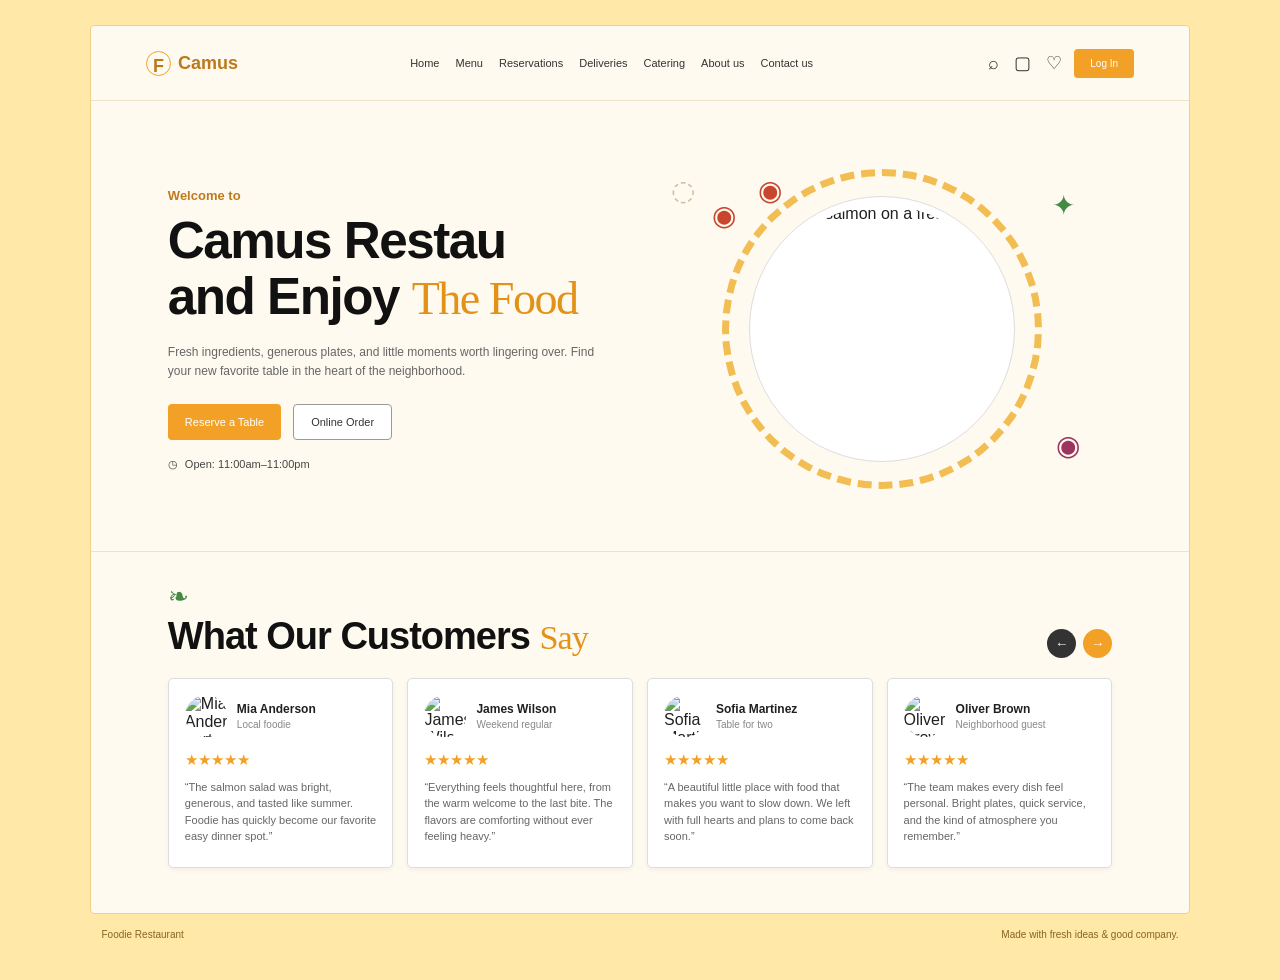
==== index.html @ a409c2b5 "Modified index.html" ====
<!doctype html>
<html lang="en">
<head>
  <meta charset="UTF-8">
  <meta name="viewport" content="width=device-width, initial-scale=1.0">
  <title>Camus Restau</title>
  <link rel="stylesheet" href="css/styles.css">
</head>
<body>
  <main class="site-shell">
    <div class="paper-panel">
      <header class="site-header">
        <a href="#top" class="brand" aria-label="Foodie home">
          <span class="brand-mark">F</span>
          <span>Camus</span>
        </a>
        <button class="mobile-menu" id="menuButton" aria-label="Toggle navigation" aria-expanded="false">☰</button>
        <nav class="main-nav" id="mainNav" aria-label="Primary navigation">
          <a href="#top">Home</a>
          <a href="#menu">Menu</a>
          <a href="#reservations">Reservations</a>
          <a href="#deliveries">Deliveries</a>
          <a href="#catering">Catering</a>
          <a href="#about">About us</a>
          <a href="#contact">Contact us</a>
        </nav>
        <div class="header-actions">
          <button aria-label="Search" data-message="Search is coming soon">⌕</button>
          <button aria-label="Shopping bag" data-message="Online ordering is coming soon">▢</button>
          <button aria-label="Wishlist" data-message="Your wishlist is coming soon">♡</button>
          <button class="login-button" data-message="Log in is coming soon">Log In</button>
        </div>
      </header>

      <section class="hero" id="top">
        <div class="hero-copy">
          <span class="eyebrow">Welcome to</span>
          <h1>Camus Restau<br>and Enjoy <span class="script-accent">The Food</span></h1>
          <p>Fresh ingredients, generous plates, and little moments worth lingering over. Find your new favorite table in the heart of the neighborhood.</p>
          <div class="hero-actions">
            <button class="primary-button" data-message="Reserve a Table">Reserve a Table</button>
            <button class="secondary-button" data-message="Online Order">Online Order</button>
          </div>
          <div class="hours">◷ <span>Open: 11:00am–11:00pm</span></div>
        </div>
        <div class="hero-visual" aria-label="Salmon salad plate">
          <span class="doodle pizza-doodle">◌</span>
          <span class="garnish tomato tomato-one">◉</span>
          <span class="garnish tomato tomato-two">◉</span>
          <span class="garnish onion">◉</span>
          <div class="plate-ring"><div class="plate-frame"><img src="https://images.unsplash.com/photo-1467003909585-2f8a72700288?auto=format&fit=crop&w=800&q=85" alt="Grilled salmon on a fresh garden salad"></div></div>
          <span class="leaf-mark">✦</span>
        </div>
      </section>

      <section class="reviews-section" id="about">
        <div class="section-heading-row">
          <div>
            <span class="leaf-doodle">❧</span>
            <h2>What Our Customers <span class="script-accent">Say</span></h2>
          </div>
          <div class="carousel-controls">
            <button class="control dark" id="previousReview" aria-label="Previous reviews">←</button>
            <button class="control orange" id="nextReview" aria-label="Next reviews">→</button>
          </div>
        </div>
        <div class="review-grid" id="reviewGrid"></div>
      </section>
    </div>
    <footer class="site-footer"><span>Foodie Restaurant</span><span>Made with fresh ideas &amp; good company.</span></footer>
  </main>
  <script src="js/app.js"></script>
</body>
</html>
---- css/styles.css ----
* {
    box-sizing:border-box;
}

html {
    scroll-behavior:smooth;
}

body { 
    margin:0;
    min-width:320px;
    background:#ffe8a8;
    color:#202020;
    font-family:Arial, Helvetica, sans-serif;
}

button,a {
    font-family:inherit;
}

button {
    cursor:pointer;
}

button:focus-visible,a:focus-visible {
    outline:2px solid #f2a126;
    outline-offset:2px;
}

.site-shell {
    min-height:100vh;
    padding:25px 5%;
    background:#ffe8a8;
}

.paper-panel {
    max-width:1100px;
    margin:0 auto;
    background:#fffaf0;
    border:1px solid #f0d18a;
    border-radius:4px;
    overflow:hidden;
}

.site-header {
    min-height:75px;
    display:flex;
    align-items:center;
    gap:25px;
    padding:0 5%;
    border-bottom:1px
    solid #eee2c7;
}

.brand {
    display:flex;
    align-items:center;
    gap:7px;
    color:#bd781c;
    font-size:18px;
    font-weight:bold;
    text-decoration:none;
    white-space:nowrap;
}

.brand-mark {
    display:grid;
    place-items:center;
    width:25px;
    height:25px;
    border:1px solid #f2a126;
    border-radius:50%;
    padding:4px;
}

.brand-mark img {
    width:100%;
    height:100%;
    object-fit:contain;
}

.main-nav {
    display:flex;
    justify-content:center;
    flex:1;
    gap:16px;
}

.main-nav a {
    color:#333;
    font-size:11px;
    text-decoration:none;
}

.main-nav a:hover {
    color:#bd781c;
    text-decoration:underline;
}

.header-actions {
    display:flex;
    align-items:center;
    gap:9px;
}

.header-actions button:not(.login-button) {
    padding:3px;
    color:#333;
    background:transparent;
    border:0;
    font-size:18px;
    line-height:1;
}

.header-actions button:not(.login-button):hover {
    color:#bd781c;
}

.login-button,.primary-button {
    border:0;
    border-radius:4px;
    background:#f2a126;
    color:#fff;
}

.login-button {
    padding:9px 16px;
    font-size:10px;
}

.login-button:hover,.primary-button:hover {
    background:#d88612;
}

.mobile-menu {
    display:none;
    padding:4px;
    background:transparent;
    border:0;
    font-size:20px;
}

.hero {
    display:grid;
    grid-template-columns:1fr 1fr;
    gap:25px;
    align-items:center;
    padding:48px 7% 42px;
}

.hero-copy {
    max-width:500px;
}

.eyebrow {
    display:block;
    margin-bottom:10px;
    color:#bf7a1c;
    font-size:13px;
    font-weight:bold;
}

h1,h2,h3,p {
    margin:0;
}

h1 {
    color:#111;
    font-size:clamp(36px,4vw,52px);
    line-height:1.1;
    letter-spacing:-1.5px;
}

.script-accent {
    color:#e39218;
    font-family:"Comic Sans MS",cursive;
    font-size:.9em;
    font-weight:normal;
}

.hero-copy p {
    max-width:440px;
    margin-top:18px;
    color:#666;
    font-size:12px;
    line-height:1.6;
}

.hero-actions {
    display:flex;
    gap:12px;
    margin-top:22px;
}

.primary-button,.secondary-button {
    padding:11px 17px;
    font-size:11px;
}

.secondary-button {
    color:#333;
    background:white;
    border:1px solid #999;
    border-radius:4px;
}

.secondary-button:hover {
    border-color:#f2a126;
    color:#bd781c;
}

.hours {
    display:flex;
    align-items:center;
    gap:7px; margin-top:18px;
    color:#444;
    font-size:11px;
}

.hero-visual {
    position:relative;
    display:grid;
    place-items:center;
    min-height:360px;
}

.plate-ring {
    display:grid;
    place-items:center;
    width:min(32vw,320px);
    aspect-ratio:1;
    border:7px dashed #f2bd53;
    border-radius:50%;
}

.plate-frame {
    width:87%;
    aspect-ratio:1;
    padding:8px;
    background:#fff;
    border:1px solid #ddd;
    border-radius:50%;
}

.plate-frame img {
    display:block;
    width:100%;
    height:100%;
    object-fit:cover;
    border-radius:50%;
}

.garnish,.doodle,.leaf-mark {
    position:absolute;
    color:#d39522;
    font-size:28px;
}

.tomato {
    color:#c8462e;
}

.tomato-one {
    left:13%;
    top:14%;
}

.tomato-two { left:23%;
    top:7%;
}

.onion {
    right:7%;
    bottom:13%;
     color:#9d345e;
}

.pizza-doodle {
    left:4%;
    top:7%;
    color:#cdbfa3;
}

.leaf-mark {
    right:8%;
    top:11%;
    color:#438b43;
}

.reviews-section {
    padding:30px 7% 45px;
    border-top:1px solid #eee2c7;
}

.section-heading-row {
    display:flex;
    align-items:flex-end;
    justify-content:space-between;
    margin-bottom:20px;
}

.leaf-doodle {
    display:block;
    margin-bottom:5px;
    color:#438b43;
    font-size:25px;
}

h2 {
    color:#111;
    font-size:clamp(27px,3vw,38px);
    line-height:1.1;
    letter-spacing:-1px;
}

.carousel-controls {
    display:flex;
    gap:7px;
}

.control {
    width:29px;
    height:29px;
    border:0;
    border-radius:50%;
    color:white;
}

.control.dark {
    background:#333;
}

.control.orange {
    background:#f2a126;
}

.control:hover {
    opacity:.8;
}

.review-grid {
    display:grid;
    grid-template-columns:repeat(4,1fr);
    gap:14px;
}

.review-card {
    min-height:190px;
    padding:16px;
    background:white;
    border:1px solid #ddd;
    border-radius:5px;
    box-shadow:0 2px 5px rgba(0,0,0,.05);
}

.review-top {
    display:flex;
    align-items:center;
    gap:10px;
}

.review-top img {
    width:42px;
    height:42px;
    border-radius:50%;
    object-fit:cover;
}

.review-top h3 {
    font-size:12px;
}

.review-top span {
    display:block;
    margin-top:3px;
    color:#888;
    font-size:10px;
}

.stars {
    display:flex;
    gap:2px;
    margin:14px 0 10px;
    color:#f2a126;
    font-size:15px;
}

.review-card p {
    color:#666;
    font-size:11px;
    line-height:1.5;
}

.site-footer {
    max-width:1100px;
    margin:0 auto;
    padding:15px 1%;
    display:flex;
    justify-content:space-between;
    color:#886522;
    font-size:10px;
}

@media (max-width:900px) {
    .site-shell {
        padding:15px 2%;
    }

    .site-header {
        padding:0 4%;
        gap:15px;
    }

    .main-nav {
        gap:9px;
    }

    .main-nav a {
        font-size:9px;
    }

    .hero {
        padding-left:5%;
        padding-right:5%;
    }

    .review-grid {
        grid-template-columns:repeat(2,1fr);
    }

    .plate-ring {
        width:min(38vw,300px);
    }
}

@media (max-width:640px) {
    .site-shell {
        padding:0;
    }
    
    .paper-panel {
        border-left:0;
        border-right:0;
    }
    
    .site-header {
        min-height:65px;
        padding:0 6%;
        justify-content:space-between;
    }
    
    .mobile-menu {
        display:block;
        order:3;
    }
    
    .header-actions {
        margin-left:auto;
    }
    
    .header-actions button:not(.login-button) {
        display:none;
    }
    
    .main-nav {
        position:absolute;
        z-index:10; top:58px;
        left:5%;
        right:5%;
        display:none;
        flex-direction:column;
        gap:0; padding:8px;
        background:white;
        border:1px solid #ddd;
    }
    
    .main-nav.is-open {
        display:flex;
    }

    .main-nav a {
        padding:10px;
        font-size:11px;
    }
    
    .hero {
        display:flex;
        flex-direction:column;
        align-items:stretch;
        padding:34px 7% 25px;
    }
    
    .hero-copy p {
        max-width:none;
    }
    
    .hero-visual {
        min-height:315px;
        margin-top:12px;
    }
    
    .plate-ring {
        width:min(76vw,300px);
    }
    
    .reviews-section {
        padding:25px 7% 38px;
    }
    
    .section-heading-row {
        align-items:center;
    }
    
    .review-grid {
        display:flex;
        overflow:hidden;
    }
    
    .review-card {
        flex:0 0 88vw;
        min-height:175px;
    }
    
    .site-footer {
        padding:15px 7%;
        flex-direction:column;
        gap:5px;
    }

        h1 {
            font-size:clamp(38px,12vw,52px);
        }
    }
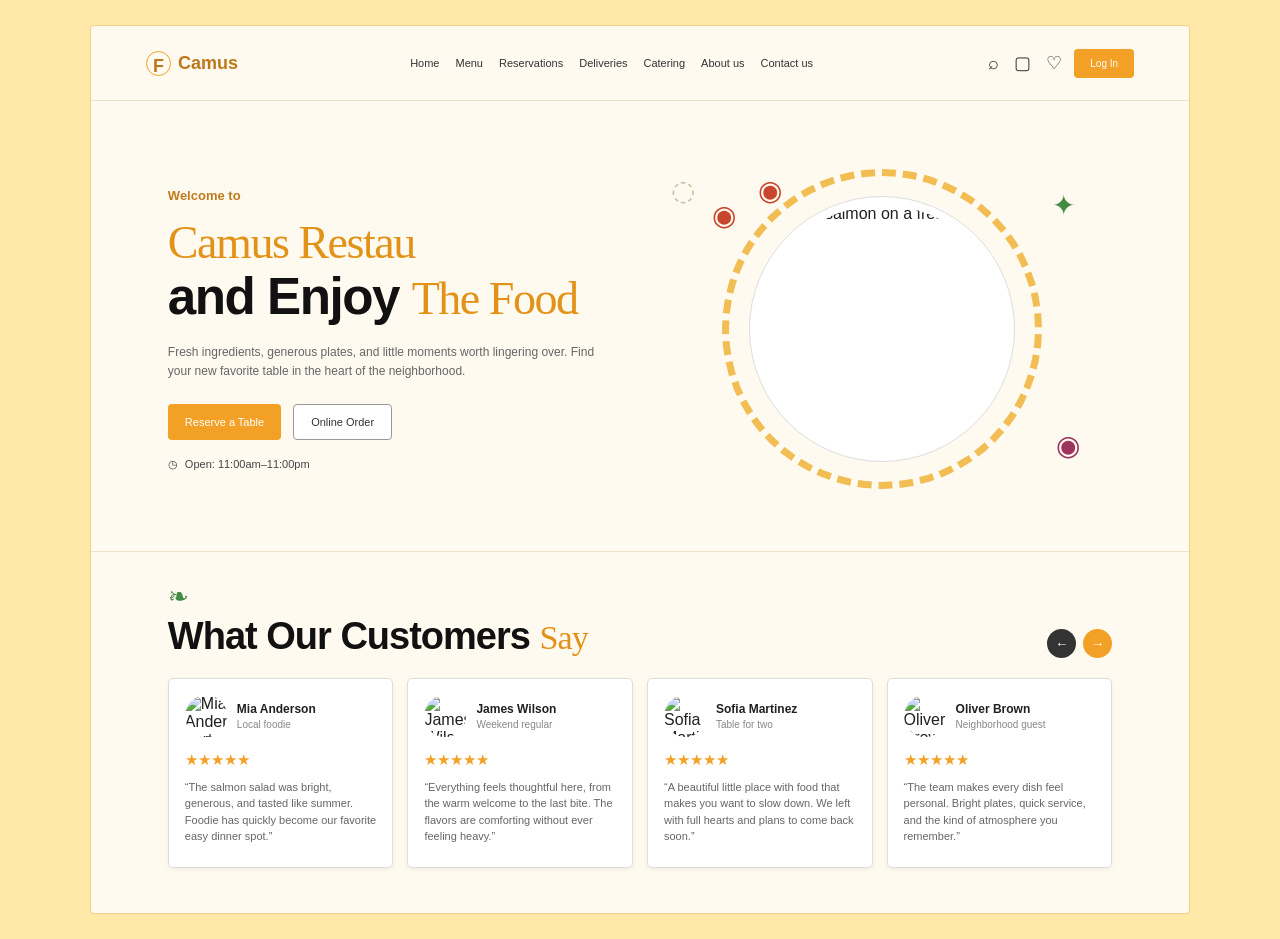
==== commit a30f35ae: "Edited index.html" ====
--- a/index.html
+++ b/index.html
@@ -35,7 +35,7 @@
       <section class="hero" id="top">
         <div class="hero-copy">
           <span class="eyebrow">Welcome to</span>
-          <h1>Camus Restau<br>and Enjoy <span class="script-accent">The Food</span></h1>
+          <h1><span class="script-accent">Camus Restau</span><br>and Enjoy <span class="script-accent">The Food</span></h1>
           <p>Fresh ingredients, generous plates, and little moments worth lingering over. Find your new favorite table in the heart of the neighborhood.</p>
           <div class="hero-actions">
             <button class="primary-button" data-message="Reserve a Table">Reserve a Table</button>
@@ -67,7 +67,6 @@
         <div class="review-grid" id="reviewGrid"></div>
       </section>
     </div>
-    <footer class="site-footer"><span>Foodie Restaurant</span><span>Made with fresh ideas &amp; good company.</span></footer>
   </main>
   <script src="js/app.js"></script>
 </body>
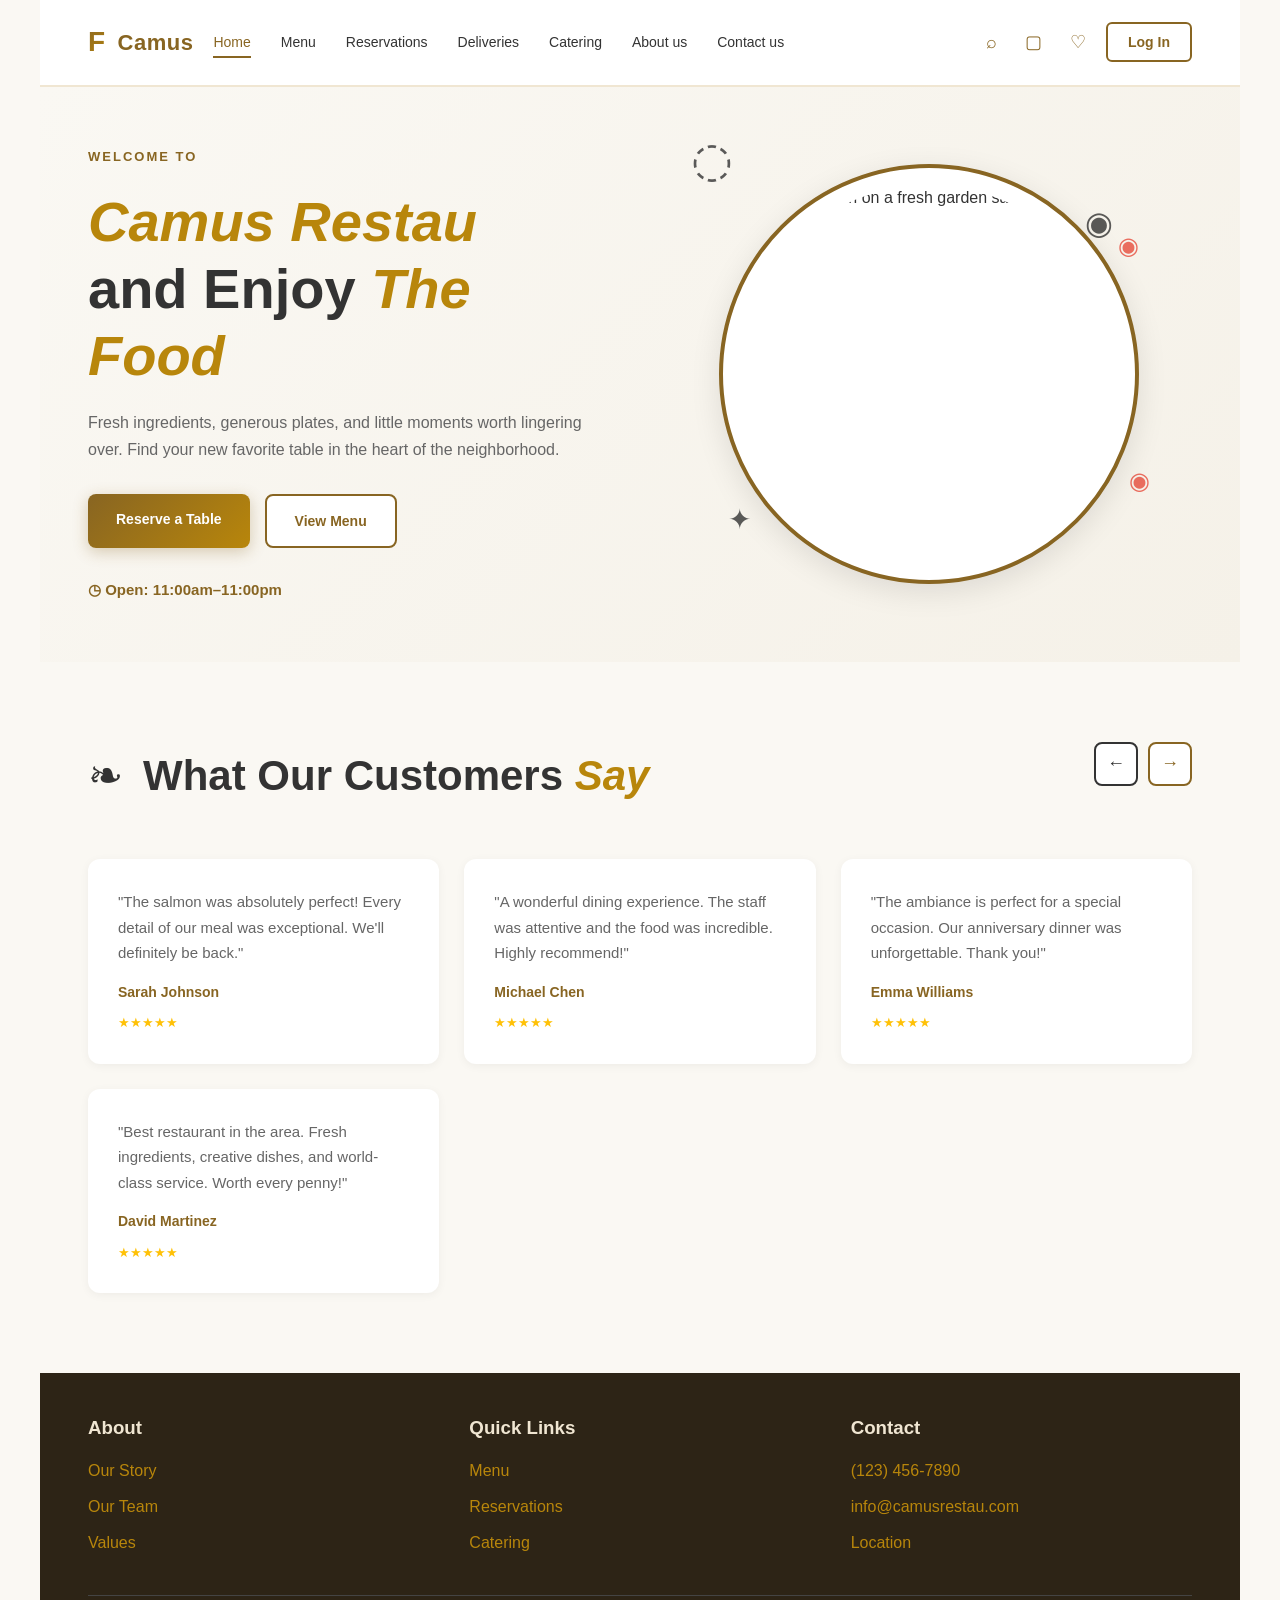
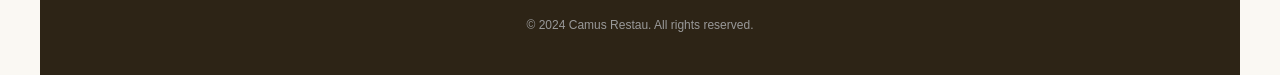
==== commit d7280b8b: "updated and made some few teaks on the code, now we have the menu page fully functional and also the" ====
--- a/index.html
+++ b/index.html
@@ -4,7 +4,7 @@
   <meta charset="UTF-8">
   <meta name="viewport" content="width=device-width, initial-scale=1.0">
   <title>Camus Restau</title>
-  <link rel="stylesheet" href="css/styles.css">
+  <link rel="stylesheet" href="style.css">
 </head>
 <body>
   <main class="site-shell">
@@ -16,9 +16,9 @@
         </a>
         <button class="mobile-menu" id="menuButton" aria-label="Toggle navigation" aria-expanded="false">☰</button>
         <nav class="main-nav" id="mainNav" aria-label="Primary navigation">
-          <a href="#top">Home</a>
-          <a href="#menu">Menu</a>
-          <a href="#reservations">Reservations</a>
+          <a href="index.html" class="active">Home</a>
+          <a href="menu.html">Menu</a>
+          <a href="reservations.html">Reservations</a>
           <a href="#deliveries">Deliveries</a>
           <a href="#catering">Catering</a>
           <a href="#about">About us</a>
@@ -38,8 +38,8 @@
           <h1><span class="script-accent">Camus Restau</span><br>and Enjoy <span class="script-accent">The Food</span></h1>
           <p>Fresh ingredients, generous plates, and little moments worth lingering over. Find your new favorite table in the heart of the neighborhood.</p>
           <div class="hero-actions">
-            <button class="primary-button" data-message="Reserve a Table">Reserve a Table</button>
-            <button class="secondary-button" data-message="Online Order">Online Order</button>
+            <a href="reservations.html" class="primary-button">Reserve a Table</a>
+            <a href="menu.html" class="secondary-button">View Menu</a>
           </div>
           <div class="hours">◷ <span>Open: 11:00am–11:00pm</span></div>
         </div>
@@ -64,10 +64,60 @@
             <button class="control orange" id="nextReview" aria-label="Next reviews">→</button>
           </div>
         </div>
-        <div class="review-grid" id="reviewGrid"></div>
+        <div class="review-grid" id="reviewGrid">
+          <div class="review-card">
+            <p>"The salmon was absolutely perfect! Every detail of our meal was exceptional. We'll definitely be back."</p>
+            <div class="review-author">Sarah Johnson</div>
+            <div class="stars">★★★★★</div>
+          </div>
+
+          <div class="review-card">
+            <p>"A wonderful dining experience. The staff was attentive and the food was incredible. Highly recommend!"</p>
+            <div class="review-author">Michael Chen</div>
+            <div class="stars">★★★★★</div>
+          </div>
+
+          <div class="review-card">
+            <p>"The ambiance is perfect for a special occasion. Our anniversary dinner was unforgettable. Thank you!"</p>
+            <div class="review-author">Emma Williams</div>
+            <div class="stars">★★★★★</div>
+          </div>
+
+          <div class="review-card">
+            <p>"Best restaurant in the area. Fresh ingredients, creative dishes, and world-class service. Worth every penny!"</p>
+            <div class="review-author">David Martinez</div>
+            <div class="stars">★★★★★</div>
+          </div>
+        </div>
       </section>
+
+      <footer class="site-footer">
+        <div class="footer-content">
+          <div class="footer-section">
+            <h3>About</h3>
+            <a href="#about">Our Story</a>
+            <a href="#team">Our Team</a>
+            <a href="#values">Values</a>
+          </div>
+          <div class="footer-section">
+            <h3>Quick Links</h3>
+            <a href="menu.html">Menu</a>
+            <a href="reservations.html">Reservations</a>
+            <a href="#catering">Catering</a>
+          </div>
+          <div class="footer-section">
+            <h3>Contact</h3>
+            <a href="tel:+1234567890">(123) 456-7890</a>
+            <a href="mailto:info@camusrestau.com">info@camusrestau.com</a>
+            <a href="#location">Location</a>
+          </div>
+        </div>
+        <div class="footer-bottom">
+          <p>&copy; 2024 Camus Restau. All rights reserved.</p>
+        </div>
+      </footer>
     </div>
   </main>
   <script src="js/app.js"></script>
 </body>
-</html>
+</html>
--- a/style.css
+++ b/style.css
@@ -0,0 +1,1064 @@
+/* Global Styles */
+* {
+    margin: 0;
+    padding: 0;
+    box-sizing: border-box;
+}
+
+html {
+    scroll-behavior: smooth;
+}
+
+body {
+    font-family: -apple-system, BlinkMacSystemFont, "Segoe UI", Roboto, "Helvetica Neue", sans-serif;
+    line-height: 1.6;
+    color: #333;
+    background-color: #faf8f3;
+}
+
+/* Layout */
+.site-shell {
+    max-width: 100%;
+    margin: 0 auto;
+    padding: 0;
+}
+
+.paper-panel {
+    max-width: 1200px;
+    margin: 0 auto;
+    background: white;
+    min-height: 100vh;
+    display: flex;
+    flex-direction: column;
+}
+
+/* Header & Navigation */
+.site-header {
+    display: flex;
+    align-items: center;
+    justify-content: space-between;
+    gap: 20px;
+    padding: 20px 4%;
+    background: white;
+    border-bottom: 2px solid #f0e6d2;
+    flex-wrap: wrap;
+}
+
+.brand {
+    display: flex;
+    align-items: center;
+    gap: 12px;
+    font-size: 22px;
+    font-weight: 700;
+    color: #886522;
+    text-decoration: none;
+    letter-spacing: 0.5px;
+}
+
+.brand-mark {
+    font-size: 28px;
+    background: linear-gradient(135deg, #886522, #b8860b);
+    -webkit-background-clip: text;
+    -webkit-text-fill-color: transparent;
+    background-clip: text;
+}
+
+.main-nav {
+    display: flex;
+    gap: 30px;
+    margin: 0 auto 0 0;
+    list-style: none;
+}
+
+.main-nav a {
+    text-decoration: none;
+    color: #333;
+    font-size: 14px;
+    font-weight: 500;
+    transition: color 0.3s ease;
+    position: relative;
+}
+
+.main-nav a:hover,
+.main-nav a.active {
+    color: #886522;
+}
+
+.main-nav a::after {
+    content: '';
+    position: absolute;
+    bottom: -4px;
+    left: 0;
+    width: 0;
+    height: 2px;
+    background: #886522;
+    transition: width 0.3s ease;
+}
+
+.main-nav a:hover::after,
+.main-nav a.active::after {
+    width: 100%;
+}
+
+.mobile-menu {
+    display: none;
+    background: none;
+    border: none;
+    font-size: 24px;
+    cursor: pointer;
+    color: #333;
+}
+
+.header-actions {
+    display: flex;
+    gap: 12px;
+    align-items: center;
+}
+
+.header-actions button {
+    background: none;
+    border: none;
+    font-size: 18px;
+    cursor: pointer;
+    padding: 8px;
+    color: #886522;
+    transition: transform 0.2s;
+}
+
+.header-actions button:hover {
+    transform: scale(1.15);
+}
+
+.login-button {
+    padding: 10px 20px !important;
+    border: 2px solid #886522 !important;
+    color: #886522 !important;
+    background: white !important;
+    border-radius: 6px;
+    font-weight: 600;
+    font-size: 14px !important;
+    transition: all 0.3s;
+}
+
+.login-button:hover {
+    background: #886522 !important;
+    color: white !important;
+}
+
+/* Hero Section */
+.hero {
+    display: grid;
+    grid-template-columns: 1fr 1fr;
+    gap: 50px;
+    align-items: center;
+    padding: 60px 4%;
+    background: linear-gradient(135deg, #faf8f3 0%, #f5f1e8 100%);
+}
+
+.hero-copy {
+    display: flex;
+    flex-direction: column;
+    gap: 20px;
+}
+
+.hero-copy h1 {
+    font-size: clamp(36px, 6vw, 56px);
+    line-height: 1.2;
+    color: #333;
+    font-weight: 700;
+}
+
+.eyebrow {
+    font-size: 13px;
+    color: #886522;
+    text-transform: uppercase;
+    letter-spacing: 2px;
+    font-weight: 700;
+}
+
+.script-accent {
+    font-style: italic;
+    color: #b8860b;
+    font-weight: 600;
+}
+
+.hero-copy p {
+    font-size: 16px;
+    line-height: 1.7;
+    color: #666;
+    max-width: 500px;
+}
+
+.hero-actions {
+    display: flex;
+    gap: 15px;
+    flex-wrap: wrap;
+    margin-top: 10px;
+}
+
+.primary-button,
+.secondary-button {
+    padding: 14px 28px;
+    font-size: 14px;
+    font-weight: 600;
+    border-radius: 8px;
+    cursor: pointer;
+    border: none;
+    transition: all 0.3s ease;
+    text-decoration: none;
+    display: inline-block;
+    text-align: center;
+}
+
+.primary-button {
+    background: linear-gradient(135deg, #886522, #b8860b);
+    color: white;
+    box-shadow: 0 4px 15px rgba(136, 101, 34, 0.3);
+}
+
+.primary-button:hover {
+    transform: translateY(-2px);
+    box-shadow: 0 6px 20px rgba(136, 101, 34, 0.4);
+}
+
+.secondary-button {
+    background: white;
+    border: 2px solid #886522;
+    color: #886522;
+}
+
+.secondary-button:hover {
+    background: #886522;
+    color: white;
+    transform: translateY(-2px);
+}
+
+.hours {
+    font-size: 15px;
+    color: #886522;
+    font-weight: 600;
+    margin-top: 10px;
+}
+
+.hero-visual {
+    position: relative;
+    display: flex;
+    justify-content: center;
+    align-items: center;
+}
+
+.plate-ring {
+    width: min(45vw, 420px);
+    aspect-ratio: 1;
+    border-radius: 50%;
+    border: 4px solid #886522;
+    display: flex;
+    align-items: center;
+    justify-content: center;
+    position: relative;
+    background: white;
+    box-shadow: 0 8px 30px rgba(0, 0, 0, 0.1);
+}
+
+.plate-frame {
+    width: 92%;
+    aspect-ratio: 1;
+    border-radius: 50%;
+    overflow: hidden;
+}
+
+.plate-frame img {
+    width: 100%;
+    height: 100%;
+    object-fit: cover;
+}
+
+.doodle,
+.garnish,
+.leaf-mark {
+    position: absolute;
+    font-size: 32px;
+    opacity: 0.8;
+}
+
+.pizza-doodle {
+    top: -10%;
+    left: 5%;
+    font-size: 48px;
+}
+
+.tomato {
+    font-size: 24px;
+    color: #e74c3c;
+}
+
+.tomato-one {
+    top: 15%;
+    right: 10%;
+}
+
+.tomato-two {
+    bottom: 20%;
+    right: 8%;
+}
+
+.onion {
+    top: 8%;
+    right: 15%;
+}
+
+.leaf-mark {
+    bottom: 10%;
+    left: 12%;
+    font-size: 28px;
+}
+
+/* Main Content Area */
+main {
+    flex: 1;
+}
+
+/* Reviews Section */
+.reviews-section {
+    padding: 80px 4%;
+    background: #faf8f3;
+}
+
+.section-heading-row {
+    display: flex;
+    justify-content: space-between;
+    align-items: flex-start;
+    margin-bottom: 50px;
+    gap: 30px;
+}
+
+.section-heading-row > div:first-child {
+    display: flex;
+    align-items: flex-start;
+    gap: 20px;
+    flex: 1;
+}
+
+.section-heading-row h2 {
+    font-size: clamp(28px, 5vw, 42px);
+    color: #333;
+    font-weight: 700;
+}
+
+.leaf-doodle {
+    font-size: 42px;
+    flex-shrink: 0;
+}
+
+.carousel-controls {
+    display: flex;
+    gap: 10px;
+    flex-shrink: 0;
+}
+
+.control {
+    width: 44px;
+    height: 44px;
+    border: 2px solid #ddd;
+    background: white;
+    cursor: pointer;
+    font-size: 18px;
+    border-radius: 8px;
+    transition: all 0.3s;
+    display: flex;
+    align-items: center;
+    justify-content: center;
+}
+
+.control.dark {
+    border-color: #333;
+    color: #333;
+}
+
+.control.dark:hover {
+    background: #333;
+    color: white;
+}
+
+.control.orange {
+    border-color: #886522;
+    color: #886522;
+}
+
+.control.orange:hover {
+    background: #886522;
+    color: white;
+    transform: scale(1.05);
+}
+
+.review-grid {
+    display: grid;
+    grid-template-columns: repeat(auto-fit, minmax(320px, 1fr));
+    gap: 25px;
+}
+
+.review-card {
+    background: white;
+    padding: 30px;
+    border-radius: 12px;
+    box-shadow: 0 2px 10px rgba(0, 0, 0, 0.05);
+    transition: all 0.3s ease;
+}
+
+.review-card:hover {
+    transform: translateY(-4px);
+    box-shadow: 0 8px 25px rgba(0, 0, 0, 0.1);
+}
+
+.review-card p {
+    font-size: 15px;
+    line-height: 1.7;
+    color: #666;
+    margin-bottom: 15px;
+}
+
+.review-author {
+    font-weight: 600;
+    color: #886522;
+    font-size: 14px;
+}
+
+.stars {
+    color: #ffc107;
+    font-size: 13px;
+    margin-top: 10px;
+}
+
+/* Menu Page */
+.menu-hero {
+    padding: 60px 4%;
+    background: linear-gradient(135deg, #886522, #b8860b);
+    color: white;
+    text-align: center;
+    position: relative;
+    overflow: hidden;
+}
+
+.menu-hero::before {
+    content: '';
+    position: absolute;
+    top: 0;
+    left: 0;
+    right: 0;
+    bottom: 0;
+    background: radial-gradient(circle at 20% 50%, rgba(255, 255, 255, 0.1) 0%, transparent 50%),
+                radial-gradient(circle at 80% 80%, rgba(0, 0, 0, 0.1) 0%, transparent 50%);
+    pointer-events: none;
+}
+
+.menu-hero h1 {
+    font-size: clamp(36px, 6vw, 52px);
+    margin-bottom: 15px;
+    font-weight: 800;
+    letter-spacing: 1px;
+    text-shadow: 0 2px 10px rgba(0, 0, 0, 0.2);
+    animation: fadeInDown 0.8s ease-out;
+}
+
+.menu-hero p {
+    font-size: 18px;
+    opacity: 0.95;
+    animation: fadeInUp 0.8s ease-out 0.2s both;
+    letter-spacing: 0.5px;
+}
+
+@keyframes fadeInDown {
+    from {
+        opacity: 0;
+        transform: translateY(-20px);
+    }
+    to {
+        opacity: 1;
+        transform: translateY(0);
+    }
+}
+
+.menu-container {
+    padding: 60px 4%;
+    max-width: 1000px;
+    margin: 0 auto;
+    animation: fadeIn 0.8s ease-out 0.3s both;
+}
+
+@keyframes fadeIn {
+    from {
+        opacity: 0;
+    }
+    to {
+        opacity: 1;
+    }
+}
+
+.menu-category {
+    margin-bottom: 60px;
+}
+
+.menu-category h2 {
+    font-size: 32px;
+    color: #886522;
+    margin-bottom: 30px;
+    padding-bottom: 15px;
+    border-bottom: 3px solid #886522;
+    position: relative;
+    animation: slideInLeft 0.6s ease-out;
+}
+
+@keyframes slideInLeft {
+    from {
+        opacity: 0;
+        transform: translateX(-30px);
+    }
+    to {
+        opacity: 1;
+        transform: translateX(0);
+    }
+}
+
+.menu-item {
+    display: flex;
+    justify-content: space-between;
+    align-items: flex-start;
+    gap: 20px;
+    margin-bottom: 25px;
+    padding: 20px;
+    border-bottom: 1px solid #f0e6d2;
+    border-radius: 8px;
+    transition: all 0.3s ease;
+    background: white;
+    animation: slideInRight 0.6s ease-out;
+}
+
+.menu-item:nth-child(1) {
+    animation-delay: 0.1s;
+}
+
+.menu-item:nth-child(2) {
+    animation-delay: 0.2s;
+}
+
+.menu-item:nth-child(3) {
+    animation-delay: 0.3s;
+}
+
+.menu-item:nth-child(4) {
+    animation-delay: 0.4s;
+}
+
+.menu-item:nth-child(5) {
+    animation-delay: 0.5s;
+}
+
+.menu-item:nth-child(6) {
+    animation-delay: 0.6s;
+}
+
+@keyframes slideInRight {
+    from {
+        opacity: 0;
+        transform: translateX(-20px);
+    }
+    to {
+        opacity: 1;
+        transform: translateX(0);
+    }
+}
+
+.menu-item:hover {
+    background: #faf8f3;
+    transform: translateX(8px);
+    box-shadow: 0 4px 12px rgba(136, 101, 34, 0.1);
+    border-bottom-color: #886522;
+}
+
+.menu-item:last-child {
+    border-bottom: 1px solid #f0e6d2;
+}
+
+.item-info h3 {
+    font-size: 18px;
+    color: #333;
+    margin-bottom: 8px;
+    font-weight: 700;
+    letter-spacing: 0.3px;
+}
+
+.item-description {
+    font-size: 14px;
+    color: #666;
+    line-height: 1.6;
+    margin-bottom: 8px;
+}
+
+.item-price {
+    font-size: 18px;
+    color: #886522;
+    font-weight: 700;
+    white-space: nowrap;
+    background: linear-gradient(135deg, rgba(136, 101, 34, 0.1), rgba(184, 134, 11, 0.1));
+    padding: 6px 12px;
+    border-radius: 6px;
+}
+
+.item-info {
+    flex: 1;
+}
+
+/* Reservation Page */
+.reservation-hero {
+    padding: 60px 4%;
+    background: linear-gradient(135deg, #f5f1e8, #faf8f3);
+    text-align: center;
+    border-bottom: 2px solid #e0d5c7;
+}
+
+.reservation-hero h1 {
+    font-size: clamp(36px, 6vw, 52px);
+    color: #333;
+    margin-bottom: 15px;
+    font-weight: 800;
+    letter-spacing: 1px;
+    animation: slideDown 0.6s ease-out;
+}
+
+.reservation-hero p {
+    font-size: 16px;
+    color: #666;
+    animation: slideUp 0.6s ease-out 0.1s both;
+}
+
+@keyframes slideDown {
+    from {
+        opacity: 0;
+        transform: translateY(-20px);
+    }
+    to {
+        opacity: 1;
+        transform: translateY(0);
+    }
+}
+
+@keyframes slideUp {
+    from {
+        opacity: 0;
+        transform: translateY(20px);
+    }
+    to {
+        opacity: 1;
+        transform: translateY(0);
+    }
+}
+
+.reservation-container {
+    max-width: 600px;
+    margin: 60px auto;
+    padding: 40px;
+    background: white;
+    border-radius: 12px;
+    box-shadow: 0 8px 30px rgba(0, 0, 0, 0.08);
+    animation: fadeInUp 0.6s ease-out;
+}
+
+@keyframes fadeInUp {
+    from {
+        opacity: 0;
+        transform: translateY(30px);
+    }
+    to {
+        opacity: 1;
+        transform: translateY(0);
+    }
+}
+
+.form-group {
+    margin-bottom: 25px;
+    animation: fadeIn 0.6s ease-out;
+}
+
+.form-group label {
+    display: block;
+    margin-bottom: 10px;
+    font-weight: 600;
+    color: #333;
+    font-size: 14px;
+    letter-spacing: 0.3px;
+}
+
+.form-group input,
+.form-group select,
+.form-group textarea {
+    width: 100%;
+    padding: 13px 15px;
+    border: 2px solid #e0d5c7;
+    border-radius: 8px;
+    font-size: 14px;
+    font-family: inherit;
+    transition: all 0.3s ease;
+    background: #fafafa;
+}
+
+.form-group input:hover,
+.form-group select:hover,
+.form-group textarea:hover {
+    border-color: #d4c4b8;
+    background: white;
+}
+
+.form-group input:focus,
+.form-group select:focus,
+.form-group textarea:focus {
+    outline: none;
+    border-color: #886522;
+    background: white;
+    box-shadow: 0 0 0 4px rgba(136, 101, 34, 0.15);
+    transform: translateY(-1px);
+}
+
+.form-row {
+    display: grid;
+    grid-template-columns: 1fr 1fr;
+    gap: 20px;
+}
+
+.form-row .form-group {
+    margin-bottom: 25px;
+    animation: fadeIn 0.6s ease-out;
+}
+
+.form-row .form-group:nth-child(1) {
+    animation-delay: 0.1s;
+}
+
+.form-row .form-group:nth-child(2) {
+    animation-delay: 0.2s;
+}
+
+.submit-button {
+    width: 100%;
+    padding: 16px;
+    background: linear-gradient(135deg, #886522, #b8860b);
+    color: white;
+    border: none;
+    border-radius: 8px;
+    font-size: 16px;
+    font-weight: 700;
+    cursor: pointer;
+    transition: all 0.3s ease;
+    margin-top: 20px;
+    letter-spacing: 0.5px;
+    box-shadow: 0 4px 15px rgba(136, 101, 34, 0.3);
+}
+
+.submit-button:hover {
+    transform: translateY(-2px);
+    box-shadow: 0 8px 25px rgba(136, 101, 34, 0.45);
+}
+
+.submit-button:active {
+    transform: translateY(0);
+    box-shadow: 0 2px 8px rgba(136, 101, 34, 0.3);
+}
+
+/* Footer */
+.site-footer {
+    max-width: 100%;
+    background: #2d2416;
+    color: #b8860b;
+    padding: 40px 4%;
+    margin-top: auto;
+}
+
+.footer-content {
+    max-width: 1200px;
+    margin: 0 auto;
+    display: grid;
+    grid-template-columns: repeat(auto-fit, minmax(250px, 1fr));
+    gap: 40px;
+    margin-bottom: 30px;
+}
+
+.footer-section h3 {
+    color: #f0e6d2;
+    margin-bottom: 15px;
+    font-weight: 600;
+}
+
+.footer-section a {
+    display: block;
+    color: #b8860b;
+    text-decoration: none;
+    margin-bottom: 10px;
+    transition: color 0.3s;
+}
+
+.footer-section a:hover {
+    color: #f0e6d2;
+}
+
+.footer-bottom {
+    border-top: 1px solid #444;
+    padding-top: 20px;
+    text-align: center;
+    font-size: 12px;
+    color: #999;
+}
+
+/* Info Box Styling */
+.info-box {
+    background: linear-gradient(135deg, #f5f1e8, #faf8f3);
+    padding: 25px;
+    border-radius: 10px;
+    margin-top: 30px;
+    border-left: 5px solid #886522;
+    box-shadow: 0 4px 12px rgba(136, 101, 34, 0.1);
+    transition: all 0.3s ease;
+}
+
+.info-box:hover {
+    box-shadow: 0 6px 20px rgba(136, 101, 34, 0.15);
+    transform: translateY(-2px);
+}
+
+.info-box h3 {
+    color: #886522;
+    margin-bottom: 10px;
+    font-size: 18px;
+    font-weight: 700;
+}
+
+.info-box p {
+    color: #666;
+    font-size: 14px;
+    line-height: 1.6;
+    margin-bottom: 10px;
+}
+
+.info-box p:last-child {
+    margin-bottom: 0;
+}
+
+/* Feature Cards */
+.feature-card {
+    text-align: center;
+    padding: 30px 20px;
+    border-radius: 12px;
+    background: white;
+    transition: all 0.3s ease;
+    box-shadow: 0 2px 8px rgba(0, 0, 0, 0.05);
+}
+
+.feature-card:hover {
+    transform: translateY(-8px);
+    box-shadow: 0 12px 30px rgba(136, 101, 34, 0.15);
+}
+
+.feature-card span {
+    font-size: 48px;
+    display: block;
+    margin-bottom: 15px;
+    animation: pulse 2s ease-in-out infinite;
+}
+
+@keyframes pulse {
+    0%, 100% {
+        transform: scale(1);
+    }
+    50% {
+        transform: scale(1.05);
+    }
+}
+
+/* Checkbox Styling */
+input[type="checkbox"] {
+    width: 18px;
+    height: 18px;
+    cursor: pointer;
+    accent-color: #886522;
+}
+
+input[type="checkbox"]:hover {
+    filter: brightness(0.9);
+}
+@media (max-width: 1024px) {
+    .hero {
+        grid-template-columns: 1fr;
+        padding: 40px 4%;
+    }
+
+    .hero-visual {
+        order: -1;
+    }
+
+    .plate-ring {
+        width: min(60vw, 350px);
+    }
+
+    .main-nav {
+        gap: 20px;
+    }
+
+    .main-nav a {
+        font-size: 13px;
+    }
+}
+
+@media (max-width: 768px) {
+    .site-header {
+        padding: 15px 4%;
+    }
+
+    .brand {
+        font-size: 18px;
+    }
+
+    .main-nav {
+        position: absolute;
+        top: 60px;
+        left: 0;
+        right: 0;
+        background: white;
+        flex-direction: column;
+        gap: 0;
+        padding: 20px;
+        border-bottom: 2px solid #f0e6d2;
+        max-height: 0;
+        overflow: hidden;
+        transition: max-height 0.3s ease;
+        display: none;
+    }
+
+    .main-nav.is-open {
+        display: flex;
+        max-height: 500px;
+    }
+
+    .main-nav a {
+        padding: 12px 0;
+        border-bottom: 1px solid #f0e6d2;
+    }
+
+    .mobile-menu {
+        display: block;
+    }
+
+    .header-actions {
+        width: 100%;
+        margin-top: 10px;
+        justify-content: flex-end;
+    }
+
+    .hero-actions {
+        flex-direction: column;
+    }
+
+    .primary-button,
+    .secondary-button {
+        width: 100%;
+    }
+
+    .section-heading-row {
+        flex-direction: column;
+        align-items: flex-start;
+    }
+
+    .carousel-controls {
+        margin-top: 20px;
+    }
+
+    .form-row {
+        grid-template-columns: 1fr;
+    }
+
+    .menu-item {
+        flex-direction: column;
+    }
+
+    .review-grid {
+        grid-template-columns: 1fr;
+    }
+
+    .footer-content {
+        grid-template-columns: 1fr;
+        gap: 30px;
+    }
+}
+
+@media (max-width: 480px) {
+    .site-header {
+        padding: 12px 3%;
+    }
+
+    .brand {
+        font-size: 16px;
+    }
+
+    .hero {
+        padding: 30px 3%;
+    }
+
+    .hero-copy h1 {
+        font-size: 28px;
+    }
+
+    .hero-copy p {
+        font-size: 14px;
+    }
+
+    .hero-visual {
+        margin-top: 30px;
+    }
+
+    .plate-ring {
+        width: min(80vw, 280px);
+    }
+
+    .primary-button,
+    .secondary-button {
+        padding: 12px 20px;
+        font-size: 13px;
+    }
+
+    .reviews-section {
+        padding: 40px 3%;
+    }
+
+    .menu-container {
+        padding: 40px 3%;
+    }
+
+    .menu-category h2 {
+        font-size: 24px;
+    }
+
+    .item-info h3 {
+        font-size: 16px;
+    }
+
+    .reservation-container {
+        padding: 25px;
+        margin: 40px 0;
+    }
+
+    .form-group input,
+    .form-group select,
+    .form-group textarea {
+        padding: 10px 12px;
+        font-size: 16px;
+    }
+
+    .info-box {
+        padding: 20px;
+    }
+
+    .feature-card {
+        padding: 25px 15px;
+    }
+
+    .feature-card span {
+        font-size: 36px;
+    }
+}
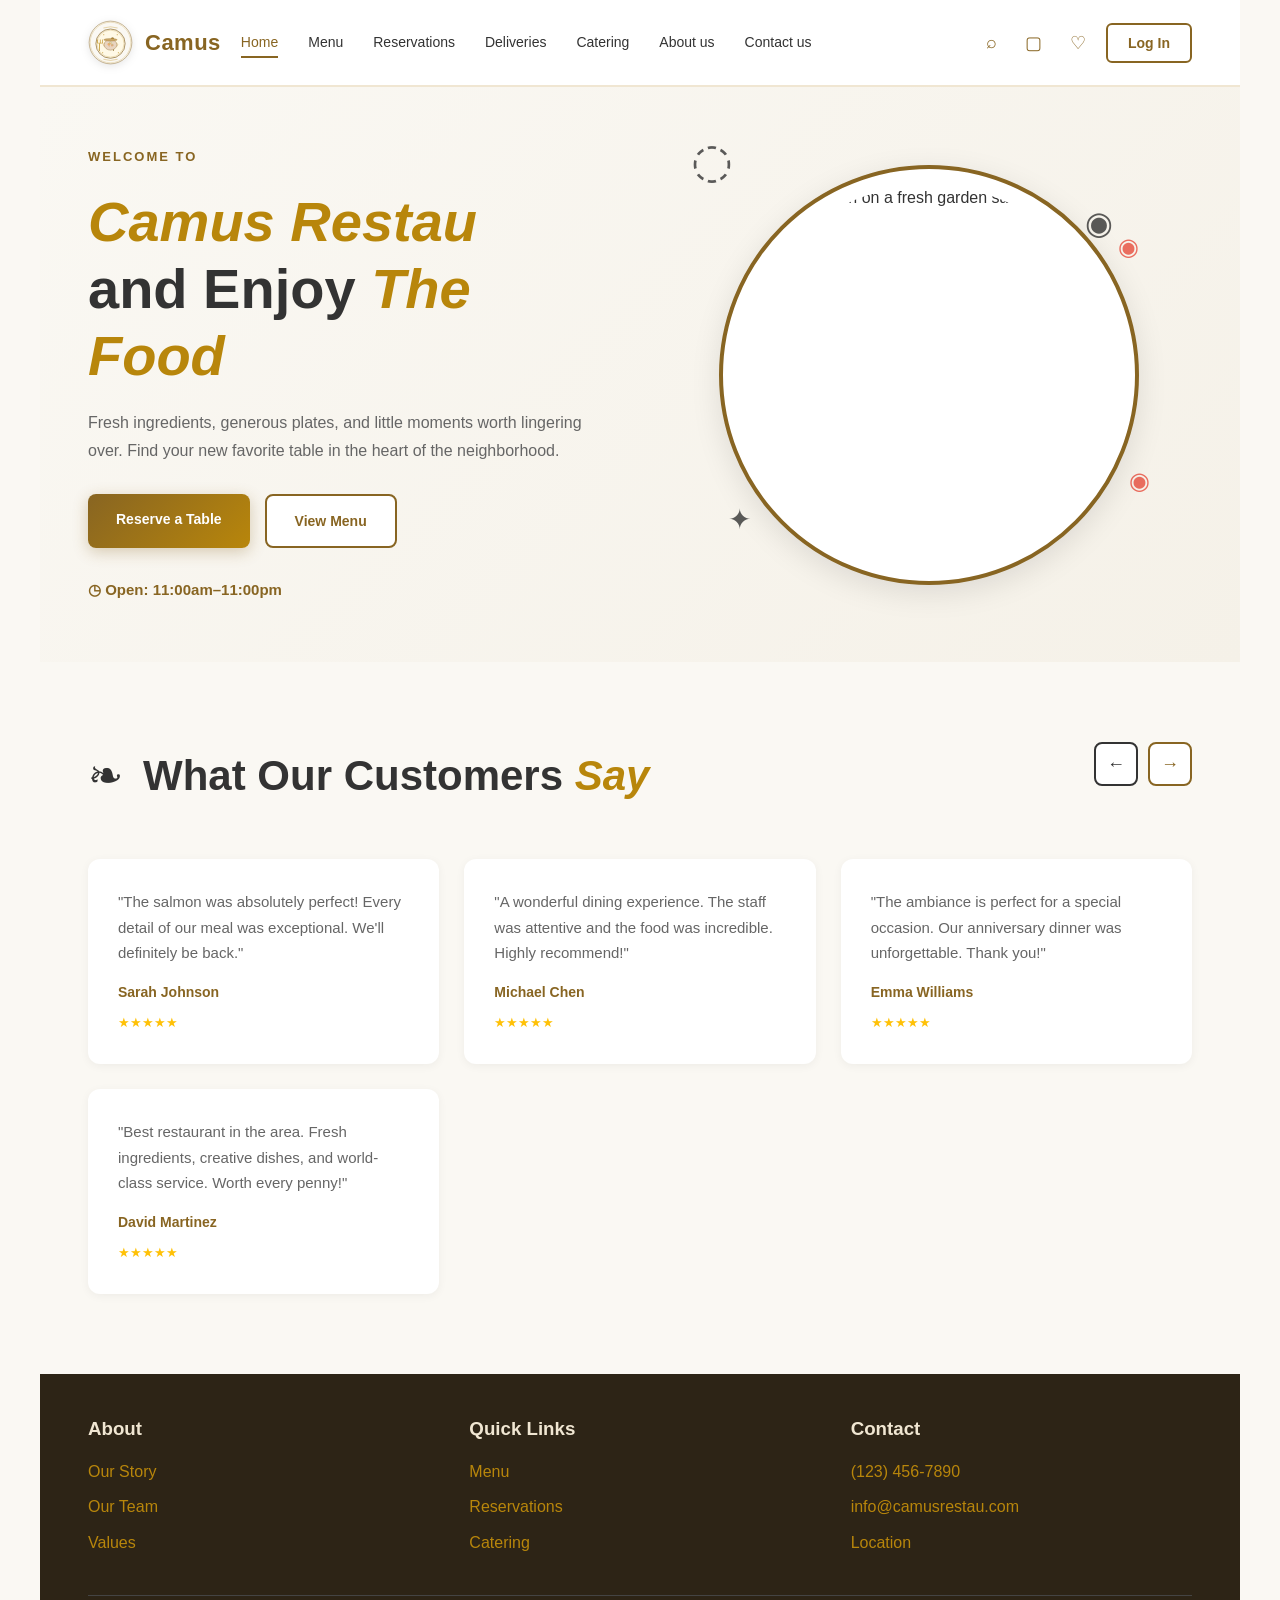
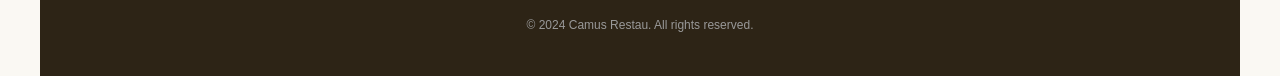
==== commit 2dfe034b: "Add login system, search functionality, and professional logo - Create login.html with functional si" ====
--- a/index.html
+++ b/index.html
@@ -10,8 +10,8 @@
   <main class="site-shell">
     <div class="paper-panel">
       <header class="site-header">
-        <a href="#top" class="brand" aria-label="Foodie home">
-          <span class="brand-mark">F</span>
+        <a href="#top" class="brand" aria-label="Camus Restau home">
+          <img src="logo.svg" alt="Camus Restau" class="brand-logo">
           <span>Camus</span>
         </a>
         <button class="mobile-menu" id="menuButton" aria-label="Toggle navigation" aria-expanded="false">☰</button>
@@ -25,10 +25,10 @@
           <a href="#contact">Contact us</a>
         </nav>
         <div class="header-actions">
-          <button aria-label="Search" data-message="Search is coming soon">⌕</button>
+          <button aria-label="Search" class="search-button">⌕</button>
           <button aria-label="Shopping bag" data-message="Online ordering is coming soon">▢</button>
           <button aria-label="Wishlist" data-message="Your wishlist is coming soon">♡</button>
-          <button class="login-button" data-message="Log in is coming soon">Log In</button>
+          <button class="login-button">Log In</button>
         </div>
       </header>
 
--- a/style.css
+++ b/style.css
@@ -61,6 +61,18 @@
     -webkit-background-clip: text;
     -webkit-text-fill-color: transparent;
     background-clip: text;
+}
+
+.brand-logo {
+    width: 45px;
+    height: 45px;
+    object-fit: contain;
+    filter: drop-shadow(0 2px 4px rgba(0, 0, 0, 0.1));
+    transition: transform 0.3s ease;
+}
+
+.brand:hover .brand-logo {
+    transform: scale(1.05) rotate(-2deg);
 }
 
 .main-nav {
@@ -883,6 +895,352 @@
 input[type="checkbox"]:hover {
     filter: brightness(0.9);
 }
+
+/* Login & Sign Up Page */
+.login-container {
+    flex: 1;
+    display: flex;
+    align-items: center;
+    justify-content: center;
+    padding: 60px 4%;
+    background: linear-gradient(135deg, #f5f1e8 0%, #faf8f3 100%);
+}
+
+.login-card,
+.signup-card {
+    width: 100%;
+    max-width: 450px;
+    background: white;
+    padding: 45px;
+    border-radius: 12px;
+    box-shadow: 0 8px 30px rgba(0, 0, 0, 0.1);
+    animation: slideInUp 0.6s ease-out;
+}
+
+.login-header {
+    text-align: center;
+    margin-bottom: 35px;
+    animation: fadeIn 0.6s ease-out;
+}
+
+.login-header h1 {
+    font-size: 32px;
+    color: #333;
+    margin-bottom: 10px;
+    font-weight: 800;
+}
+
+.login-header p {
+    color: #666;
+    font-size: 14px;
+}
+
+.login-form,
+.signup-form {
+    display: flex;
+    flex-direction: column;
+    gap: 20px;
+}
+
+.login-form .form-group,
+.signup-form .form-group {
+    margin-bottom: 0;
+    animation: fadeIn 0.6s ease-out;
+}
+
+.login-form .form-group:nth-child(1) {
+    animation-delay: 0.1s;
+}
+
+.login-form .form-group:nth-child(2) {
+    animation-delay: 0.2s;
+}
+
+.login-form .form-group:nth-child(3) {
+    animation-delay: 0.3s;
+}
+
+.signup-form .form-row .form-group {
+    animation: fadeIn 0.6s ease-out;
+}
+
+.login-form label,
+.signup-form label {
+    font-weight: 600;
+    color: #333;
+    font-size: 13px;
+    margin-bottom: 8px;
+    display: block;
+}
+
+.login-form input,
+.signup-form input,
+.login-form textarea,
+.signup-form textarea {
+    width: 100%;
+    padding: 12px 14px;
+    border: 2px solid #e0d5c7;
+    border-radius: 8px;
+    font-size: 14px;
+    font-family: inherit;
+    transition: all 0.3s ease;
+    background: #fafafa;
+}
+
+.login-form input:hover,
+.signup-form input:hover {
+    border-color: #d4c4b8;
+    background: white;
+}
+
+.login-form input:focus,
+.signup-form input:focus {
+    outline: none;
+    border-color: #886522;
+    background: white;
+    box-shadow: 0 0 0 3px rgba(136, 101, 34, 0.15);
+}
+
+.password-wrapper {
+    position: relative;
+    display: flex;
+    align-items: center;
+}
+
+.password-wrapper input {
+    flex: 1;
+    padding-right: 45px;
+}
+
+.toggle-password {
+    position: absolute;
+    right: 12px;
+    background: none;
+    border: none;
+    cursor: pointer;
+    font-size: 18px;
+    padding: 6px;
+    color: #886522;
+    transition: transform 0.2s;
+}
+
+.toggle-password:hover {
+    transform: scale(1.2);
+}
+
+.form-options {
+    display: flex;
+    justify-content: space-between;
+    align-items: center;
+    font-size: 13px;
+    margin-bottom: 5px;
+}
+
+.remember-me {
+    display: flex;
+    align-items: center;
+    gap: 6px;
+}
+
+.remember-me input[type="checkbox"] {
+    width: 16px;
+    height: 16px;
+    accent-color: #886522;
+}
+
+.remember-me label {
+    margin: 0;
+    cursor: pointer;
+    color: #666;
+}
+
+.forgot-password {
+    color: #886522;
+    text-decoration: none;
+    font-weight: 500;
+    transition: color 0.3s;
+}
+
+.forgot-password:hover {
+    color: #b8860b;
+    text-decoration: underline;
+}
+
+.login-submit {
+    background: linear-gradient(135deg, #886522, #b8860b);
+    color: white;
+    border: none;
+    padding: 14px;
+    border-radius: 8px;
+    font-size: 15px;
+    font-weight: 700;
+    cursor: pointer;
+    transition: all 0.3s ease;
+    margin-top: 10px;
+    letter-spacing: 0.5px;
+    box-shadow: 0 4px 15px rgba(136, 101, 34, 0.3);
+}
+
+.login-submit:hover {
+    transform: translateY(-2px);
+    box-shadow: 0 6px 20px rgba(136, 101, 34, 0.4);
+}
+
+.login-submit:active {
+    transform: translateY(0);
+    box-shadow: 0 2px 8px rgba(136, 101, 34, 0.3);
+}
+
+.signup-section {
+    text-align: center;
+    padding-top: 20px;
+    border-top: 1px solid #e0d5c7;
+    font-size: 14px;
+    color: #666;
+    animation: fadeIn 0.6s ease-out 0.4s both;
+}
+
+.signup-section a {
+    color: #886522;
+    text-decoration: none;
+    font-weight: 600;
+    transition: color 0.3s;
+}
+
+.signup-section a:hover {
+    color: #b8860b;
+    text-decoration: underline;
+}
+
+.demo-info {
+    background: linear-gradient(135deg, #f5f1e8, #faf8f3);
+    padding: 15px;
+    border-radius: 8px;
+    border-left: 4px solid #886522;
+    font-size: 12px;
+    color: #666;
+    margin-top: 20px;
+    animation: fadeIn 0.6s ease-out 0.5s both;
+}
+
+.demo-info p {
+    margin: 0;
+    line-height: 1.6;
+}
+
+.error-message {
+    color: #e74c3c;
+    font-size: 12px;
+    margin-top: 5px;
+    display: block;
+    min-height: 16px;
+    animation: slideDown 0.3s ease-out;
+}
+
+.error-message:empty {
+    display: none;
+}
+
+/* Menu Search Styles */
+.menu-search-section {
+    padding: 30px 4%;
+    background: white;
+    border-bottom: 2px solid #f0e6d2;
+    display: flex;
+    justify-content: center;
+    animation: fadeIn 0.6s ease-out;
+}
+
+.search-box {
+    width: 100%;
+    max-width: 500px;
+    position: relative;
+}
+
+.search-box input {
+    width: 100%;
+    padding: 14px 18px 14px 45px;
+    border: 2px solid #e0d5c7;
+    border-radius: 8px;
+    font-size: 14px;
+    font-family: inherit;
+    transition: all 0.3s ease;
+    background: #fafafa;
+}
+
+.search-box input:focus {
+    outline: none;
+    border-color: #886522;
+    background: white;
+    box-shadow: 0 0 0 3px rgba(136, 101, 34, 0.15);
+}
+
+.search-box::before {
+    content: '⌕';
+    position: absolute;
+    left: 14px;
+    top: 50%;
+    transform: translateY(-50%);
+    color: #886522;
+    font-size: 16px;
+    pointer-events: none;
+}
+
+.no-results {
+    text-align: center;
+    padding: 40px 20px;
+    color: #666;
+    font-size: 16px;
+}
+
+.no-results span {
+    font-size: 48px;
+    display: block;
+    margin-bottom: 15px;
+    opacity: 0.5;
+}
+
+.menu-item.hidden {
+    display: none;
+}
+
+.menu-item.highlighted {
+    background: linear-gradient(135deg, #fff9e6, #fef4d4);
+    border-left: 4px solid #b8860b;
+}
+
+.signup-form .form-row {
+    display: grid;
+    grid-template-columns: 1fr 1fr;
+    gap: 15px;
+}
+
+.signup-form .form-row .form-group {
+    margin-bottom: 0;
+}
+
+.form-group.terms {
+    display: flex;
+    align-items: flex-start;
+    gap: 8px;
+    margin-bottom: 0;
+    margin-top: 10px;
+}
+
+.form-group.terms input[type="checkbox"] {
+    width: 16px;
+    height: 16px;
+    margin-top: 3px;
+    flex-shrink: 0;
+}
+
+.form-group.terms label {
+    margin: 0;
+    font-weight: 500;
+    color: #666;
+    cursor: pointer;
+}
+
 @media (max-width: 1024px) {
     .hero {
         grid-template-columns: 1fr;
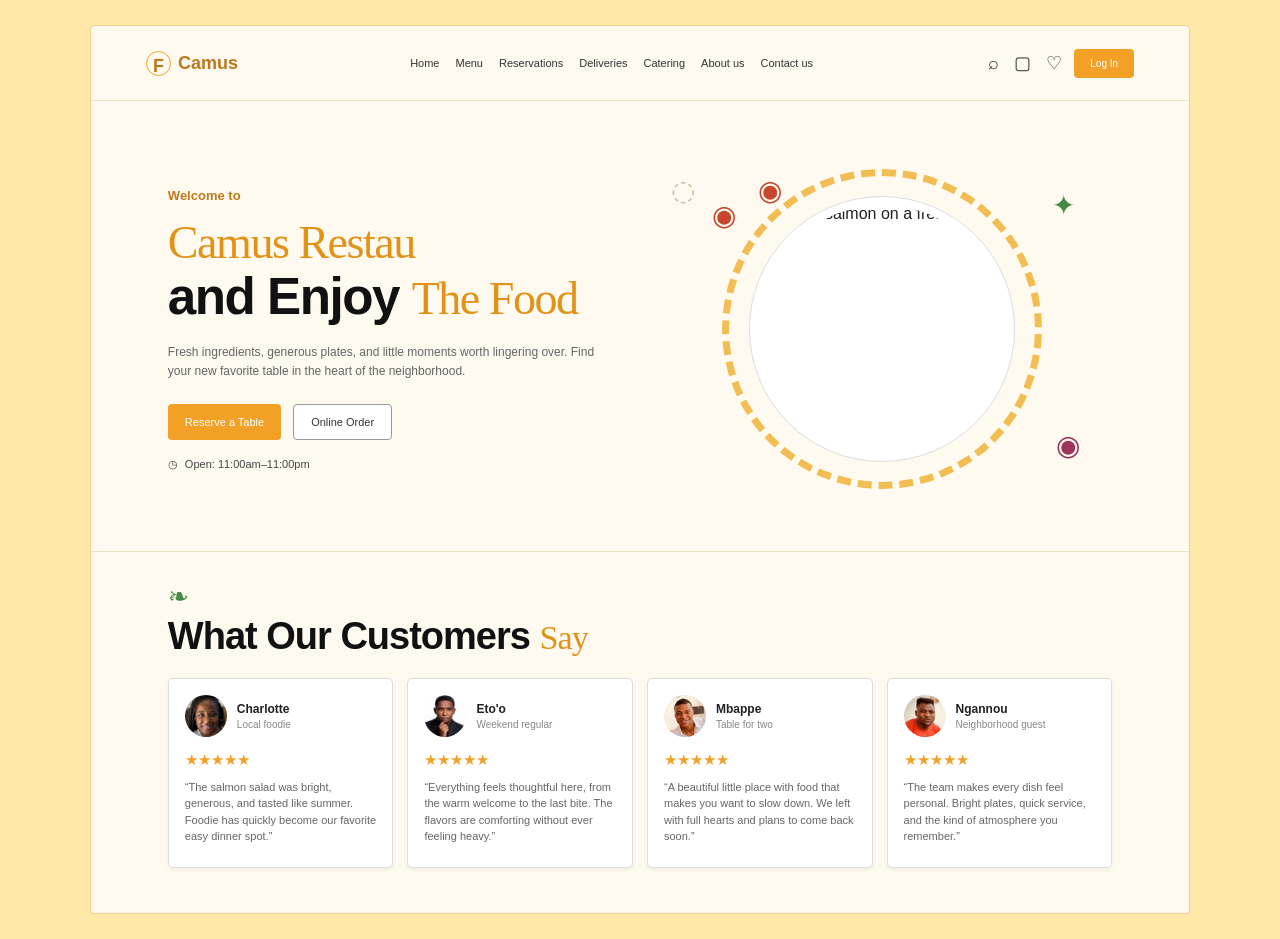
==== commit 9317685a: "Added reservations page and edited README.md" ====
--- a/index.html
+++ b/index.html
@@ -4,31 +4,31 @@
   <meta charset="UTF-8">
   <meta name="viewport" content="width=device-width, initial-scale=1.0">
   <title>Camus Restau</title>
-  <link rel="stylesheet" href="style.css">
+  <link rel="stylesheet" href="css/styles.css">
 </head>
 <body>
   <main class="site-shell">
     <div class="paper-panel">
       <header class="site-header">
-        <a href="#top" class="brand" aria-label="Camus Restau home">
-          <img src="logo.svg" alt="Camus Restau" class="brand-logo">
+        <a href="#top" class="brand" aria-label="Foodie home">
+          <span class="brand-mark">F</span>
           <span>Camus</span>
         </a>
         <button class="mobile-menu" id="menuButton" aria-label="Toggle navigation" aria-expanded="false">☰</button>
         <nav class="main-nav" id="mainNav" aria-label="Primary navigation">
-          <a href="index.html" class="active">Home</a>
-          <a href="menu.html">Menu</a>
-          <a href="reservations.html">Reservations</a>
-          <a href="#deliveries">Deliveries</a>
-          <a href="#catering">Catering</a>
-          <a href="#about">About us</a>
-          <a href="#contact">Contact us</a>
+          <a href="#top">Home</a>
+          <a href="/menu.html">Menu</a>
+          <a href="/reservations.html">Reservations</a>
+          <a href="/deliveries.html">Deliveries</a>
+          <a href="/catering.html">Catering</a>
+          <a href="/about.html">About us</a>
+          <a href="/contact.html">Contact us</a>
         </nav>
         <div class="header-actions">
-          <button aria-label="Search" class="search-button">⌕</button>
+          <button aria-label="Search" data-message="Search is coming soon">⌕</button>
           <button aria-label="Shopping bag" data-message="Online ordering is coming soon">▢</button>
           <button aria-label="Wishlist" data-message="Your wishlist is coming soon">♡</button>
-          <button class="login-button">Log In</button>
+          <button class="login-button" data-message="Log in is coming soon">Log In</button>
         </div>
       </header>
 
@@ -38,8 +38,8 @@
           <h1><span class="script-accent">Camus Restau</span><br>and Enjoy <span class="script-accent">The Food</span></h1>
           <p>Fresh ingredients, generous plates, and little moments worth lingering over. Find your new favorite table in the heart of the neighborhood.</p>
           <div class="hero-actions">
-            <a href="reservations.html" class="primary-button">Reserve a Table</a>
-            <a href="menu.html" class="secondary-button">View Menu</a>
+            <button class="primary-button" data-message="Reserve a Table">Reserve a Table</button>
+            <button class="secondary-button" data-message="Online Order">Online Order</button>
           </div>
           <div class="hours">◷ <span>Open: 11:00am–11:00pm</span></div>
         </div>
@@ -59,65 +59,58 @@
             <span class="leaf-doodle">❧</span>
             <h2>What Our Customers <span class="script-accent">Say</span></h2>
           </div>
-          <div class="carousel-controls">
-            <button class="control dark" id="previousReview" aria-label="Previous reviews">←</button>
-            <button class="control orange" id="nextReview" aria-label="Next reviews">→</button>
-          </div>
         </div>
-        <div class="review-grid" id="reviewGrid">
-          <div class="review-card">
-            <p>"The salmon was absolutely perfect! Every detail of our meal was exceptional. We'll definitely be back."</p>
-            <div class="review-author">Sarah Johnson</div>
-            <div class="stars">★★★★★</div>
-          </div>
 
-          <div class="review-card">
-            <p>"A wonderful dining experience. The staff was attentive and the food was incredible. Highly recommend!"</p>
-            <div class="review-author">Michael Chen</div>
-            <div class="stars">★★★★★</div>
-          </div>
+        <div class="review-grid">
+          <article class="review-card">
+            <div class="review-top">
+              <img src="sample-pics/charlotte.jpg" alt="Charlotte portrait">
+              <div>
+                <h3>Charlotte</h3>
+                <span>Local foodie</span>
+              </div>
+            </div>
+            <div class="stars" aria-label="5 out of 5 stars">★★★★★</div>
+            <p>“The salmon salad was bright, generous, and tasted like summer. Foodie has quickly become our favorite easy dinner spot.”</p>
+          </article>
 
-          <div class="review-card">
-            <p>"The ambiance is perfect for a special occasion. Our anniversary dinner was unforgettable. Thank you!"</p>
-            <div class="review-author">Emma Williams</div>
-            <div class="stars">★★★★★</div>
-          </div>
+          <article class="review-card">
+            <div class="review-top">
+              <img src="sample-pics/eto'o.jpg" alt="Eto'o portrait">
+              <div>
+                <h3>Eto'o</h3>
+                <span>Weekend regular</span>
+              </div>
+            </div>
+            <div class="stars" aria-label="5 out of 5 stars">★★★★★</div>
+            <p>“Everything feels thoughtful here, from the warm welcome to the last bite. The flavors are comforting without ever feeling heavy.”</p>
+          </article>
 
-          <div class="review-card">
-            <p>"Best restaurant in the area. Fresh ingredients, creative dishes, and world-class service. Worth every penny!"</p>
-            <div class="review-author">David Martinez</div>
-            <div class="stars">★★★★★</div>
-          </div>
-        </div>
+          <article class="review-card">
+            <div class="review-top">
+              <img src="sample-pics/mbappe.jpg" alt="Mbappe portrait">
+              <div>
+                <h3>Mbappe</h3>
+                <span>Table for two</span>
+              </div>
+            </div>
+            <div class="stars" aria-label="5 out of 5 stars">★★★★★</div>
+            <p>“A beautiful little place with food that makes you want to slow down. We left with full hearts and plans to come back soon.”</p>
+          </article>
+
+          <article class="review-card">
+            <div class="review-top">
+              <img src="sample-pics/ngannou.jpg" alt="Ngannou portrait">
+              <div>
+                <h3>Ngannou</h3>
+                <span>Neighborhood guest</span>
+              </div>
+            </div>
+            <div class="stars" aria-label="5 out of 5 stars">★★★★★</div>
+            <p>“The team makes every dish feel personal. Bright plates, quick service, and the kind of atmosphere you remember.”</p>
+          </article>
       </section>
-
-      <footer class="site-footer">
-        <div class="footer-content">
-          <div class="footer-section">
-            <h3>About</h3>
-            <a href="#about">Our Story</a>
-            <a href="#team">Our Team</a>
-            <a href="#values">Values</a>
-          </div>
-          <div class="footer-section">
-            <h3>Quick Links</h3>
-            <a href="menu.html">Menu</a>
-            <a href="reservations.html">Reservations</a>
-            <a href="#catering">Catering</a>
-          </div>
-          <div class="footer-section">
-            <h3>Contact</h3>
-            <a href="tel:+1234567890">(123) 456-7890</a>
-            <a href="mailto:info@camusrestau.com">info@camusrestau.com</a>
-            <a href="#location">Location</a>
-          </div>
-        </div>
-        <div class="footer-bottom">
-          <p>&copy; 2024 Camus Restau. All rights reserved.</p>
-        </div>
-      </footer>
     </div>
   </main>
-  <script src="js/app.js"></script>
 </body>
-</html>+</html>
--- a/css/styles.css
+++ b/css/styles.css
@@ -0,0 +1,515 @@
+* {
+    box-sizing:border-box;
+}
+
+html {
+    scroll-behavior:smooth;
+}
+
+body { 
+    margin:0;
+    min-width:320px;
+    background:#ffe8a8;
+    color:#202020;
+    font-family:Arial, Helvetica, sans-serif;
+}
+
+button,a {
+    font-family:inherit;
+}
+
+button {
+    cursor:pointer;
+}
+
+button:focus-visible,a:focus-visible {
+    outline:2px solid #f2a126;
+    outline-offset:2px;
+}
+
+.site-shell {
+    min-height:100vh;
+    padding:25px 5%;
+    background:#ffe8a8;
+}
+
+.paper-panel {
+    max-width:1100px;
+    margin:0 auto;
+    background:#fffaf0;
+    border:1px solid #f0d18a;
+    border-radius:4px;
+    overflow:hidden;
+}
+
+.site-header {
+    min-height:75px;
+    display:flex;
+    align-items:center;
+    gap:25px;
+    padding:0 5%;
+    border-bottom:1px
+    solid #eee2c7;
+}
+
+.brand {
+    display:flex;
+    align-items:center;
+    gap:7px;
+    color:#bd781c;
+    font-size:18px;
+    font-weight:bold;
+    text-decoration:none;
+    white-space:nowrap;
+}
+
+.brand-mark {
+    display:grid;
+    place-items:center;
+    width:25px;
+    height:25px;
+    border:1px solid #f2a126;
+    border-radius:50%;
+    padding:4px;
+}
+
+.brand-mark img {
+    width:100%;
+    height:100%;
+    object-fit:contain;
+}
+
+.main-nav {
+    display:flex;
+    justify-content:center;
+    flex:1;
+    gap:16px;
+}
+
+.main-nav a {
+    color:#333;
+    font-size:11px;
+    text-decoration:none;
+}
+
+.main-nav a:hover {
+    color:#bd781c;
+    text-decoration:underline;
+}
+
+.header-actions {
+    display:flex;
+    align-items:center;
+    gap:9px;
+}
+
+.header-actions button:not(.login-button) {
+    padding:3px;
+    color:#333;
+    background:transparent;
+    border:0;
+    font-size:18px;
+    line-height:1;
+}
+
+.header-actions button:not(.login-button):hover {
+    color:#bd781c;
+}
+
+.login-button,.primary-button {
+    border:0;
+    border-radius:4px;
+    background:#f2a126;
+    color:#fff;
+}
+
+.login-button {
+    padding:9px 16px;
+    font-size:10px;
+}
+
+.login-button:hover,.primary-button:hover {
+    background:#d88612;
+}
+
+.mobile-menu {
+    display:none;
+    padding:4px;
+    background:transparent;
+    border:0;
+    font-size:20px;
+}
+
+.hero {
+    display:grid;
+    grid-template-columns:1fr 1fr;
+    gap:25px;
+    align-items:center;
+    padding:48px 7% 42px;
+}
+
+.hero-copy {
+    max-width:500px;
+}
+
+.eyebrow {
+    display:block;
+    margin-bottom:10px;
+    color:#bf7a1c;
+    font-size:13px;
+    font-weight:bold;
+}
+
+h1,h2,h3,p {
+    margin:0;
+}
+
+h1 {
+    color:#111;
+    font-size:clamp(36px,4vw,52px);
+    line-height:1.1;
+    letter-spacing:-1.5px;
+}
+
+.script-accent {
+    color:#e39218;
+    font-family:"Comic Sans MS",cursive;
+    font-size:.9em;
+    font-weight:normal;
+}
+
+.hero-copy p {
+    max-width:440px;
+    margin-top:18px;
+    color:#666;
+    font-size:12px;
+    line-height:1.6;
+}
+
+.hero-actions {
+    display:flex;
+    gap:12px;
+    margin-top:22px;
+}
+
+.primary-button,.secondary-button {
+    padding:11px 17px;
+    font-size:11px;
+}
+
+.secondary-button {
+    color:#333;
+    background:white;
+    border:1px solid #999;
+    border-radius:4px;
+}
+
+.secondary-button:hover {
+    border-color:#f2a126;
+    color:#bd781c;
+}
+
+.hours {
+    display:flex;
+    align-items:center;
+    gap:7px; margin-top:18px;
+    color:#444;
+    font-size:11px;
+}
+
+.hero-visual {
+    position:relative;
+    display:grid;
+    place-items:center;
+    min-height:360px;
+}
+
+.plate-ring {
+    display:grid;
+    place-items:center;
+    width:min(32vw,320px);
+    aspect-ratio:1;
+    border:7px dashed #f2bd53;
+    border-radius:50%;
+}
+
+.plate-frame {
+    width:87%;
+    aspect-ratio:1;
+    padding:8px;
+    background:#fff;
+    border:1px solid #ddd;
+    border-radius:50%;
+}
+
+.plate-frame img {
+    display:block;
+    width:100%;
+    height:100%;
+    object-fit:cover;
+    border-radius:50%;
+}
+
+.garnish,.doodle,.leaf-mark {
+    position:absolute;
+    color:#d39522;
+    font-size:28px;
+}
+
+.tomato {
+    color:#c8462e;
+}
+
+.tomato-one {
+    left:13%;
+    top:14%;
+}
+
+.tomato-two { left:23%;
+    top:7%;
+}
+
+.onion {
+    right:7%;
+    bottom:13%;
+     color:#9d345e;
+}
+
+.pizza-doodle {
+    left:4%;
+    top:7%;
+    color:#cdbfa3;
+}
+
+.leaf-mark {
+    right:8%;
+    top:11%;
+    color:#438b43;
+}
+
+.reviews-section {
+    display: flex;
+    flex-direction: column;
+    padding:30px 7% 45px;
+    border-top:1px solid #eee2c7;
+}
+
+.section-heading-row {
+    display:flex;
+    align-items:flex-end;
+    justify-content:space-between;
+    margin-bottom:20px;
+}
+
+.leaf-doodle {
+    display:block;
+    margin-bottom:5px;
+    color:#438b43;
+    font-size:25px;
+}
+
+h2 {
+    color:#111;
+    font-size:clamp(27px,3vw,38px);
+    line-height:1.1;
+    letter-spacing:-1px;
+}
+
+.review-grid {
+    display:grid;
+    grid-template-columns:repeat(4,1fr);
+    gap:14px;
+}
+
+.review-card {
+    min-height:190px;
+    padding:16px;
+    background:white;
+    border:1px solid #ddd;
+    border-radius:5px;
+    box-shadow:0 2px 5px rgba(0,0,0,.05);
+}
+
+.review-top {
+    display:flex;
+    align-items:center;
+    gap:10px;
+}
+
+.review-top img {
+    width:42px;
+    height:42px;
+    border-radius:50%;
+    object-fit:cover;
+}
+
+.review-top h3 {
+    font-size:12px;
+}
+
+.review-top span {
+    display:block;
+    margin-top:3px;
+    color:#888;
+    font-size:10px;
+}
+
+.stars {
+    display:flex;
+    gap:2px;
+    margin:14px 0 10px;
+    color:#f2a126;
+    font-size:15px;
+}
+
+.review-card p {
+    color:#666;
+    font-size:11px;
+    line-height:1.5;
+}
+
+.site-footer {
+    max-width:1100px;
+    margin:0 auto;
+    padding:15px 1%;
+    display:flex;
+    justify-content:space-between;
+    color:#886522;
+    font-size:10px;
+}
+
+@media (max-width:900px) {
+    .site-shell {
+        padding:15px 2%;
+    }
+
+    .site-header {
+        padding:0 4%;
+        gap:15px;
+    }
+
+    .main-nav {
+        gap:9px;
+    }
+
+    .main-nav a {
+        font-size:9px;
+    }
+
+    .hero {
+        padding-left:5%;
+        padding-right:5%;
+    }
+
+    .review-grid {
+        grid-template-columns:repeat(2,1fr);
+    }
+
+    .plate-ring {
+        width:min(38vw,300px);
+    }
+}
+
+@media (max-width:640px) {
+    .site-shell {
+        padding:0;
+    }
+    
+    .paper-panel {
+        border-left:0;
+        border-right:0;
+    }
+    
+    .site-header {
+        min-height:65px;
+        padding:0 6%;
+        justify-content:space-between;
+    }
+    
+    .mobile-menu {
+        display:block;
+        order:3;
+    }
+    
+    .header-actions {
+        margin-left:auto;
+    }
+    
+
+    .header-actions a {
+        text-decoration: none;
+    }
+
+    .header-actions button:not(.login-button) {
+        display:none;
+    }
+    
+    .main-nav {
+        position:absolute;
+        z-index:10; top:58px;
+        left:5%;
+        right:5%;
+        display:none;
+        flex-direction:column;
+        gap:0; padding:8px;
+        background:white;
+        border:1px solid #ddd;
+    }
+    
+    .main-nav.is-open {
+        display:flex;
+    }
+
+    .main-nav a {
+        padding:10px;
+        font-size:11px;
+    }
+    
+    .hero {
+        display:flex;
+        flex-direction:column;
+        align-items:stretch;
+        padding:34px 7% 25px;
+    }
+    
+    .hero-copy p {
+        max-width:none;
+    }
+    
+    .hero-visual {
+        min-height:315px;
+        margin-top:12px;
+    }
+    
+    .plate-ring {
+        width:min(76vw,300px);
+    }
+    
+    .reviews-section {
+        padding:25px 7% 38px;
+    }
+    
+    .section-heading-row {
+        align-items:center;
+    }
+    
+    .review-grid {
+        display:flex;
+        overflow:hidden;
+    }
+    
+    .review-card {
+        flex:0 0 88vw;
+        min-height:175px;
+    }
+    
+    .site-footer {
+        padding:15px 7%;
+        flex-direction:column;
+        gap:5px;
+    }
+
+        h1 {
+            font-size:clamp(38px,12vw,52px);
+        }
+    }
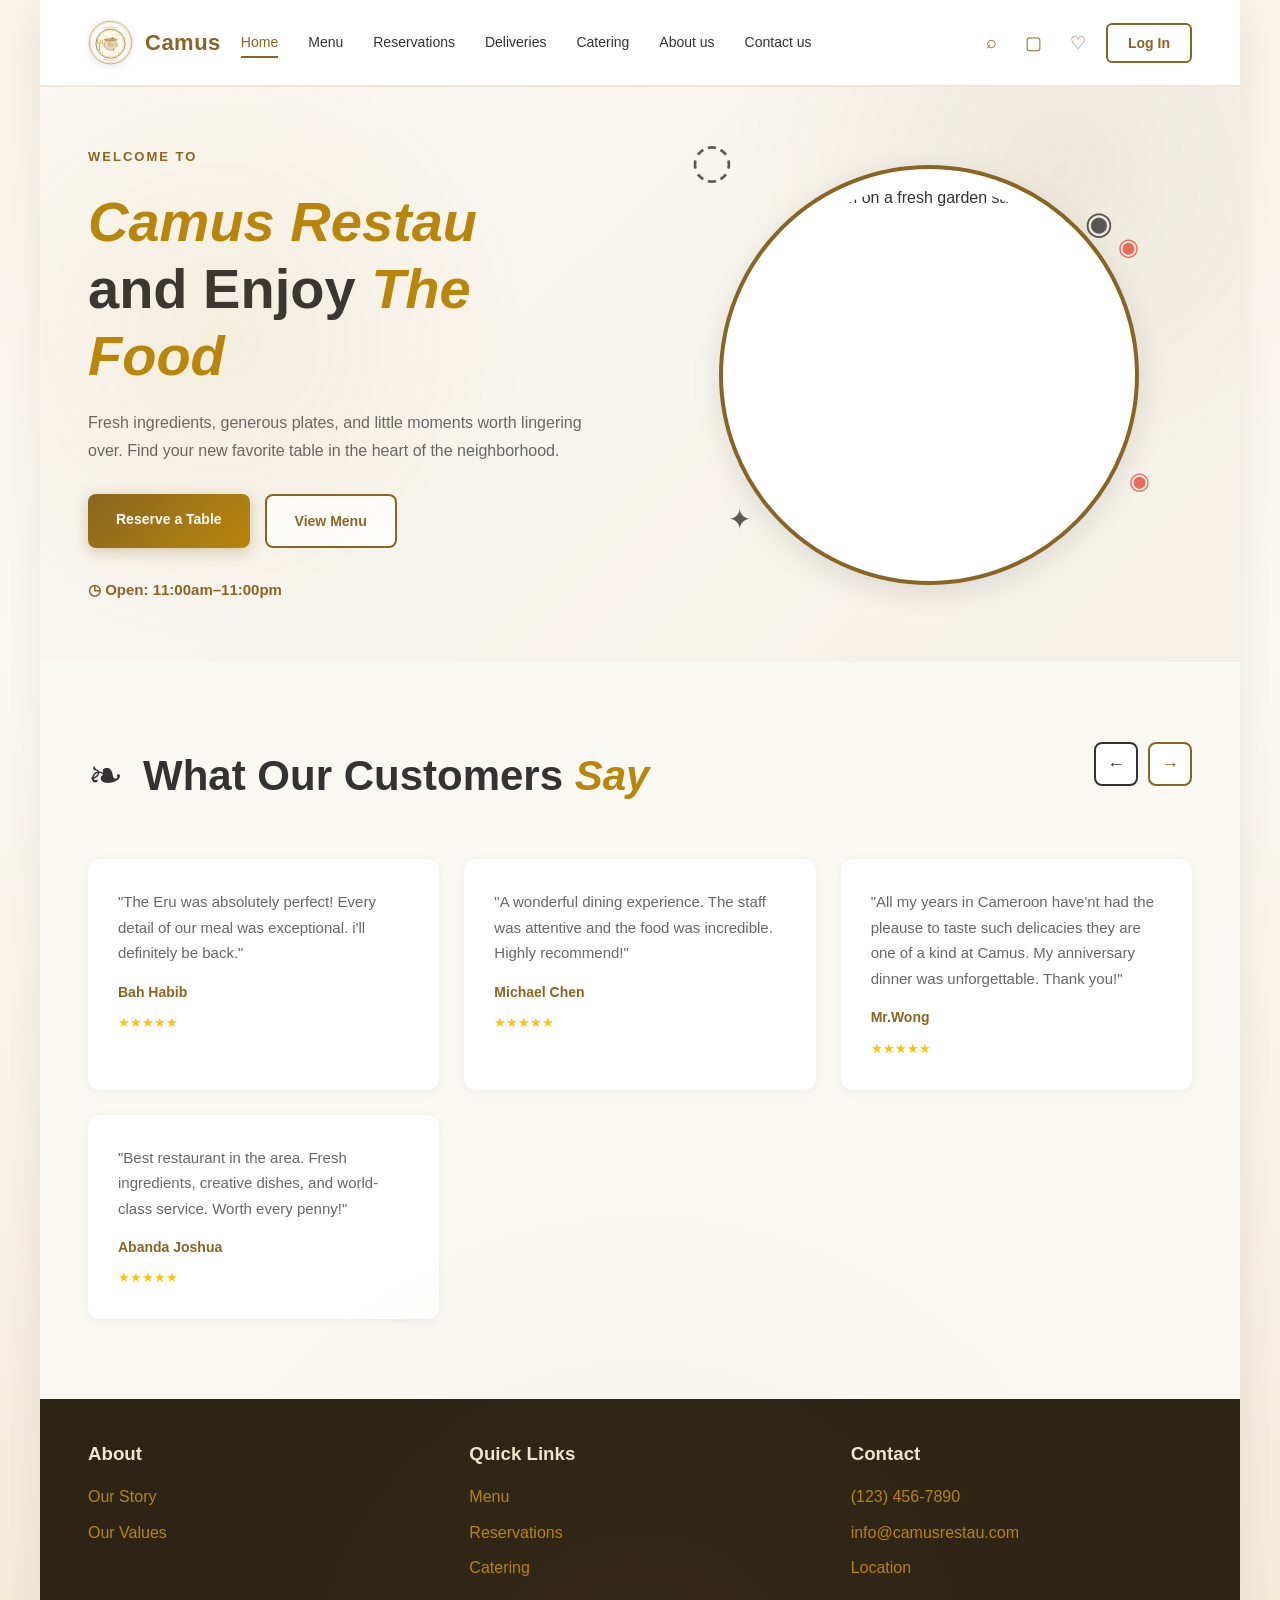
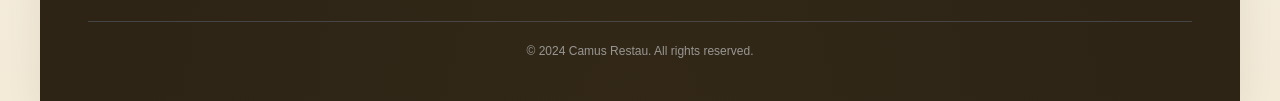
==== commit 5d690c19: "Add about catering and delivery pages" ====
--- a/index.html
+++ b/index.html
@@ -4,31 +4,31 @@
   <meta charset="UTF-8">
   <meta name="viewport" content="width=device-width, initial-scale=1.0">
   <title>Camus Restau</title>
-  <link rel="stylesheet" href="css/styles.css">
+  <link rel="stylesheet" href="style.css">
 </head>
 <body>
   <main class="site-shell">
     <div class="paper-panel">
       <header class="site-header">
-        <a href="#top" class="brand" aria-label="Foodie home">
-          <span class="brand-mark">F</span>
+        <a href="#top" class="brand" aria-label="Camus Restau home">
+          <img src="logo.svg" alt="Camus Restau" class="brand-logo">
           <span>Camus</span>
         </a>
         <button class="mobile-menu" id="menuButton" aria-label="Toggle navigation" aria-expanded="false">☰</button>
         <nav class="main-nav" id="mainNav" aria-label="Primary navigation">
-          <a href="#top">Home</a>
-          <a href="/menu.html">Menu</a>
-          <a href="/reservations.html">Reservations</a>
-          <a href="/deliveries.html">Deliveries</a>
-          <a href="/catering.html">Catering</a>
-          <a href="/about.html">About us</a>
-          <a href="/contact.html">Contact us</a>
+          <a href="index.html" class="active">Home</a>
+          <a href="menu.html">Menu</a>
+          <a href="reservations.html">Reservations</a>
+          <a href="deliveries.html">Deliveries</a>
+          <a href="catering.html">Catering</a>
+          <a href="about.html">About us</a>
+          <a href="index.html#contact">Contact us</a>
         </nav>
         <div class="header-actions">
-          <button aria-label="Search" data-message="Search is coming soon">⌕</button>
+          <button aria-label="Search" class="search-button">⌕</button>
           <button aria-label="Shopping bag" data-message="Online ordering is coming soon">▢</button>
           <button aria-label="Wishlist" data-message="Your wishlist is coming soon">♡</button>
-          <button class="login-button" data-message="Log in is coming soon">Log In</button>
+          <button class="login-button">Log In</button>
         </div>
       </header>
 
@@ -38,8 +38,8 @@
           <h1><span class="script-accent">Camus Restau</span><br>and Enjoy <span class="script-accent">The Food</span></h1>
           <p>Fresh ingredients, generous plates, and little moments worth lingering over. Find your new favorite table in the heart of the neighborhood.</p>
           <div class="hero-actions">
-            <button class="primary-button" data-message="Reserve a Table">Reserve a Table</button>
-            <button class="secondary-button" data-message="Online Order">Online Order</button>
+            <a href="reservations.html" class="primary-button">Reserve a Table</a>
+            <a href="menu.html" class="secondary-button">View Menu</a>
           </div>
           <div class="hours">◷ <span>Open: 11:00am–11:00pm</span></div>
         </div>
@@ -59,58 +59,64 @@
             <span class="leaf-doodle">❧</span>
             <h2>What Our Customers <span class="script-accent">Say</span></h2>
           </div>
+          <div class="carousel-controls">
+            <button class="control dark" id="previousReview" aria-label="Previous reviews">←</button>
+            <button class="control orange" id="nextReview" aria-label="Next reviews">→</button>
+          </div>
         </div>
+        <div class="review-grid" id="reviewGrid">
+          <div class="review-card">
+            <p>"The Eru was absolutely perfect! Every detail of our meal was exceptional. i'll definitely be back."</p>
+            <div class="review-author">Bah Habib</div>
+            <div class="stars">★★★★★</div>
+          </div>
 
-        <div class="review-grid">
-          <article class="review-card">
-            <div class="review-top">
-              <img src="sample-pics/charlotte.jpg" alt="Charlotte portrait">
-              <div>
-                <h3>Charlotte</h3>
-                <span>Local foodie</span>
-              </div>
-            </div>
-            <div class="stars" aria-label="5 out of 5 stars">★★★★★</div>
-            <p>“The salmon salad was bright, generous, and tasted like summer. Foodie has quickly become our favorite easy dinner spot.”</p>
-          </article>
+          <div class="review-card">
+            <p>"A wonderful dining experience. The staff was attentive and the food was incredible. Highly recommend!"</p>
+            <div class="review-author">Michael Chen</div>
+            <div class="stars">★★★★★</div>
+          </div>
 
-          <article class="review-card">
-            <div class="review-top">
-              <img src="sample-pics/eto'o.jpg" alt="Eto'o portrait">
-              <div>
-                <h3>Eto'o</h3>
-                <span>Weekend regular</span>
-              </div>
-            </div>
-            <div class="stars" aria-label="5 out of 5 stars">★★★★★</div>
-            <p>“Everything feels thoughtful here, from the warm welcome to the last bite. The flavors are comforting without ever feeling heavy.”</p>
-          </article>
+          <div class="review-card">
+            <p>"All my years in Cameroon have'nt had the pleause to taste such delicacies they are one of a kind at Camus. My anniversary dinner was unforgettable. Thank you!"</p>
+            <div class="review-author">Mr.Wong</div>
+            <div class="stars">★★★★★</div>
+          </div>
 
-          <article class="review-card">
-            <div class="review-top">
-              <img src="sample-pics/mbappe.jpg" alt="Mbappe portrait">
-              <div>
-                <h3>Mbappe</h3>
-                <span>Table for two</span>
-              </div>
-            </div>
-            <div class="stars" aria-label="5 out of 5 stars">★★★★★</div>
-            <p>“A beautiful little place with food that makes you want to slow down. We left with full hearts and plans to come back soon.”</p>
-          </article>
+          <div class="review-card">
+            <p>"Best restaurant in the area. Fresh ingredients, creative dishes, and world-class service. Worth every penny!"</p>
+            <div class="review-author">Abanda Joshua</div>
+            <div class="stars">★★★★★</div>
+          </div>
+        </div>
+      </section>
 
-          <article class="review-card">
-            <div class="review-top">
-              <img src="sample-pics/ngannou.jpg" alt="Ngannou portrait">
-              <div>
-                <h3>Ngannou</h3>
-                <span>Neighborhood guest</span>
-              </div>
-            </div>
-            <div class="stars" aria-label="5 out of 5 stars">★★★★★</div>
-            <p>“The team makes every dish feel personal. Bright plates, quick service, and the kind of atmosphere you remember.”</p>
-          </article>
-      </section>
+      <footer class="site-footer" id="contact">
+        <div class="footer-content">
+          <div class="footer-section">
+            <h3>About</h3>
+            <a href="about.html">Our Story</a>
+            <a href="about.html#values">Our Values</a>
+          </div>
+          <div class="footer-section">
+            <h3>Quick Links</h3>
+            <a href="menu.html">Menu</a>
+            <a href="reservations.html">Reservations</a>
+            <a href="catering.html">Catering</a>
+          </div>
+          <div class="footer-section">
+            <h3>Contact</h3>
+            <a href="tel:+1234567890">(123) 456-7890</a>
+            <a href="mailto:info@camusrestau.com">info@camusrestau.com</a>
+            <a href="index.html#contact">Location</a>
+          </div>
+        </div>
+        <div class="footer-bottom">
+          <p>&copy; 2024 Camus Restau. All rights reserved.</p>
+        </div>
+      </footer>
     </div>
   </main>
+  <script src="js/app.js"></script>
 </body>
-</html>
+</html>
--- a/style.css
+++ b/style.css
@@ -0,0 +1,1718 @@
+/* Global Styles */
+* {
+    margin: 0;
+    padding: 0;
+    box-sizing: border-box;
+}
+
+html {
+    scroll-behavior: smooth;
+}
+
+body {
+    font-family: -apple-system, BlinkMacSystemFont, "Segoe UI", Roboto, "Helvetica Neue", sans-serif;
+    line-height: 1.6;
+    color: #333;
+    background:
+        radial-gradient(circle at top, rgba(184, 134, 11, 0.12), transparent 25%),
+        linear-gradient(180deg, #f8f2e8 0%, #faf8f3 38%, #f3ead8 100%);
+}
+
+/* Layout */
+.site-shell {
+    max-width: 100%;
+    margin: 0 auto;
+    padding: 0;
+}
+
+.paper-panel {
+    max-width: 1200px;
+    margin: 0 auto;
+    background: linear-gradient(180deg, #fffefb 0%, #f9f3e8 100%);
+    min-height: 100vh;
+    display: flex;
+    flex-direction: column;
+    box-shadow: 0 10px 35px rgba(60, 40, 8, 0.08);
+    position: relative;
+}
+
+.paper-panel::before {
+    content: "";
+    position: absolute;
+    inset: 0;
+    background: radial-gradient(circle at 15% 20%, rgba(184, 134, 11, 0.08), transparent 18%),
+                radial-gradient(circle at 85% 10%, rgba(136, 101, 34, 0.08), transparent 18%),
+                radial-gradient(circle at 50% 100%, rgba(136, 101, 34, 0.06), transparent 28%);
+    pointer-events: none;
+}
+
+/* Header & Navigation */
+.site-header {
+    display: flex;
+    align-items: center;
+    justify-content: space-between;
+    gap: 20px;
+    padding: 20px 4%;
+    background: white;
+    border-bottom: 2px solid #f0e6d2;
+    flex-wrap: wrap;
+    position: sticky;
+    top: 0;
+    z-index: 10;
+}
+
+.brand {
+    display: flex;
+    align-items: center;
+    gap: 12px;
+    font-size: 22px;
+    font-weight: 700;
+    color: #886522;
+    text-decoration: none;
+    letter-spacing: 0.5px;
+}
+
+.brand-mark {
+    font-size: 28px;
+    background: linear-gradient(135deg, #886522, #b8860b);
+    -webkit-background-clip: text;
+    -webkit-text-fill-color: transparent;
+    background-clip: text;
+}
+
+.brand-logo {
+    width: 45px;
+    height: 45px;
+    object-fit: contain;
+    filter: drop-shadow(0 2px 4px rgba(0, 0, 0, 0.1));
+    transition: transform 0.3s ease;
+}
+
+.brand:hover .brand-logo {
+    transform: scale(1.05) rotate(-2deg);
+}
+
+.main-nav {
+    display: flex;
+    gap: 30px;
+    margin: 0 auto 0 0;
+    list-style: none;
+}
+
+.main-nav a {
+    text-decoration: none;
+    color: #333;
+    font-size: 14px;
+    font-weight: 500;
+    transition: color 0.3s ease;
+    position: relative;
+}
+
+.main-nav a:hover,
+.main-nav a.active {
+    color: #886522;
+}
+
+.main-nav a::after {
+    content: '';
+    position: absolute;
+    bottom: -4px;
+    left: 0;
+    width: 0;
+    height: 2px;
+    background: #886522;
+    transition: width 0.3s ease;
+}
+
+.main-nav a:hover::after,
+.main-nav a.active::after {
+    width: 100%;
+}
+
+.mobile-menu {
+    display: none;
+    background: none;
+    border: none;
+    font-size: 24px;
+    cursor: pointer;
+    color: #333;
+}
+
+.header-actions {
+    display: flex;
+    gap: 12px;
+    align-items: center;
+}
+
+.header-actions button {
+    background: none;
+    border: none;
+    font-size: 18px;
+    cursor: pointer;
+    padding: 8px;
+    color: #886522;
+    transition: transform 0.2s;
+}
+
+.header-actions button:hover {
+    transform: scale(1.15);
+}
+
+.login-button {
+    padding: 10px 20px !important;
+    border: 2px solid #886522 !important;
+    color: #886522 !important;
+    background: white !important;
+    border-radius: 6px;
+    font-weight: 600;
+    font-size: 14px !important;
+    transition: all 0.3s;
+}
+
+.login-button:hover {
+    background: #886522 !important;
+    color: white !important;
+}
+
+/* Hero Section */
+.hero {
+    display: grid;
+    grid-template-columns: 1fr 1fr;
+    gap: 50px;
+    align-items: center;
+    padding: 60px 4%;
+    background: linear-gradient(135deg, #faf8f3 0%, #f5f1e8 100%);
+}
+
+.hero-copy {
+    display: flex;
+    flex-direction: column;
+    gap: 20px;
+}
+
+.hero-copy h1 {
+    font-size: clamp(36px, 6vw, 56px);
+    line-height: 1.2;
+    color: #333;
+    font-weight: 700;
+}
+
+.eyebrow {
+    font-size: 13px;
+    color: #886522;
+    text-transform: uppercase;
+    letter-spacing: 2px;
+    font-weight: 700;
+}
+
+.script-accent {
+    font-style: italic;
+    color: #b8860b;
+    font-weight: 600;
+}
+
+.hero-copy p {
+    font-size: 16px;
+    line-height: 1.7;
+    color: #666;
+    max-width: 500px;
+}
+
+.hero-actions {
+    display: flex;
+    gap: 15px;
+    flex-wrap: wrap;
+    margin-top: 10px;
+}
+
+.primary-button,
+.secondary-button {
+    padding: 14px 28px;
+    font-size: 14px;
+    font-weight: 600;
+    border-radius: 8px;
+    cursor: pointer;
+    border: none;
+    transition: all 0.3s ease;
+    text-decoration: none;
+    display: inline-block;
+    text-align: center;
+}
+
+.primary-button {
+    background: linear-gradient(135deg, #886522, #b8860b);
+    color: white;
+    box-shadow: 0 4px 15px rgba(136, 101, 34, 0.3);
+}
+
+.primary-button:hover {
+    transform: translateY(-2px);
+    box-shadow: 0 6px 20px rgba(136, 101, 34, 0.4);
+}
+
+.secondary-button {
+    background: white;
+    border: 2px solid #886522;
+    color: #886522;
+}
+
+.secondary-button:hover {
+    background: #886522;
+    color: white;
+    transform: translateY(-2px);
+}
+
+.hours {
+    font-size: 15px;
+    color: #886522;
+    font-weight: 600;
+    margin-top: 10px;
+}
+
+.hero-visual {
+    position: relative;
+    display: flex;
+    justify-content: center;
+    align-items: center;
+}
+
+.plate-ring {
+    width: min(45vw, 420px);
+    aspect-ratio: 1;
+    border-radius: 50%;
+    border: 4px solid #886522;
+    display: flex;
+    align-items: center;
+    justify-content: center;
+    position: relative;
+    background: white;
+    box-shadow: 0 8px 30px rgba(0, 0, 0, 0.1);
+}
+
+.plate-frame {
+    width: 92%;
+    aspect-ratio: 1;
+    border-radius: 50%;
+    overflow: hidden;
+}
+
+.plate-frame img {
+    width: 100%;
+    height: 100%;
+    object-fit: cover;
+}
+
+.doodle,
+.garnish,
+.leaf-mark {
+    position: absolute;
+    font-size: 32px;
+    opacity: 0.8;
+}
+
+.pizza-doodle {
+    top: -10%;
+    left: 5%;
+    font-size: 48px;
+}
+
+.tomato {
+    font-size: 24px;
+    color: #e74c3c;
+}
+
+.tomato-one {
+    top: 15%;
+    right: 10%;
+}
+
+.tomato-two {
+    bottom: 20%;
+    right: 8%;
+}
+
+.onion {
+    top: 8%;
+    right: 15%;
+}
+
+.leaf-mark {
+    bottom: 10%;
+    left: 12%;
+    font-size: 28px;
+}
+
+/* Main Content Area */
+main {
+    flex: 1;
+}
+
+/* Reviews Section */
+.reviews-section {
+    padding: 80px 4%;
+    background: #faf8f3;
+}
+
+.section-heading-row {
+    display: flex;
+    justify-content: space-between;
+    align-items: flex-start;
+    margin-bottom: 50px;
+    gap: 30px;
+}
+
+.section-heading-row > div:first-child {
+    display: flex;
+    align-items: flex-start;
+    gap: 20px;
+    flex: 1;
+}
+
+.section-heading-row h2 {
+    font-size: clamp(28px, 5vw, 42px);
+    color: #333;
+    font-weight: 700;
+}
+
+.leaf-doodle {
+    font-size: 42px;
+    flex-shrink: 0;
+}
+
+.carousel-controls {
+    display: flex;
+    gap: 10px;
+    flex-shrink: 0;
+}
+
+.control {
+    width: 44px;
+    height: 44px;
+    border: 2px solid #ddd;
+    background: white;
+    cursor: pointer;
+    font-size: 18px;
+    border-radius: 8px;
+    transition: all 0.3s;
+    display: flex;
+    align-items: center;
+    justify-content: center;
+}
+
+.control.dark {
+    border-color: #333;
+    color: #333;
+}
+
+.control.dark:hover {
+    background: #333;
+    color: white;
+}
+
+.control.orange {
+    border-color: #886522;
+    color: #886522;
+}
+
+.control.orange:hover {
+    background: #886522;
+    color: white;
+    transform: scale(1.05);
+}
+
+.review-grid {
+    display: grid;
+    grid-template-columns: repeat(auto-fit, minmax(320px, 1fr));
+    gap: 25px;
+}
+
+.review-card {
+    background: white;
+    padding: 30px;
+    border-radius: 12px;
+    box-shadow: 0 2px 10px rgba(0, 0, 0, 0.05);
+    transition: all 0.3s ease;
+}
+
+.review-card:hover {
+    transform: translateY(-4px);
+    box-shadow: 0 8px 25px rgba(0, 0, 0, 0.1);
+}
+
+.review-card p {
+    font-size: 15px;
+    line-height: 1.7;
+    color: #666;
+    margin-bottom: 15px;
+}
+
+.review-author {
+    font-weight: 600;
+    color: #886522;
+    font-size: 14px;
+}
+
+.stars {
+    color: #ffc107;
+    font-size: 13px;
+    margin-top: 10px;
+}
+
+/* Menu Page */
+.menu-page {
+    background: #f2e7d8;
+}
+
+.menu-page .paper-panel {
+    background: rgba(255, 253, 250, 0.7);
+    backdrop-filter: blur(1.5px);
+}
+
+.menu-hero {
+    padding: 60px 4%;
+    color: white;
+    text-align: center;
+    position: relative;
+    overflow: hidden;
+    background: linear-gradient(135deg, rgba(61, 42, 16, 0.75), rgba(184, 134, 11, 0.42));
+}
+
+.menu-hero::before {
+    content: '';
+    position: absolute;
+    inset: 0;
+    background: url('sample-pics/bg2.webp') center center / cover no-repeat;
+    filter: saturate(1.18) contrast(1.12) brightness(0.82);
+    transform: scale(1.03);
+    z-index: 0;
+}
+
+.menu-hero::after {
+    content: '';
+    position: absolute;
+    inset: 0;
+    background: radial-gradient(circle at 20% 50%, rgba(255, 255, 255, 0.18) 0%, transparent 42%),
+                radial-gradient(circle at 80% 80%, rgba(0, 0, 0, 0.18) 0%, transparent 46%);
+    z-index: 1;
+    pointer-events: none;
+}
+
+.menu-hero > * {
+    position: relative;
+    z-index: 2;
+}
+
+.menu-hero h1 {
+    font-size: clamp(36px, 6vw, 52px);
+    margin-bottom: 15px;
+    font-weight: 800;
+    letter-spacing: 1px;
+    text-shadow: 0 2px 10px rgba(0, 0, 0, 0.2);
+    animation: fadeInDown 0.8s ease-out;
+}
+
+.menu-hero p {
+    font-size: 18px;
+    opacity: 0.95;
+    animation: fadeInUp 0.8s ease-out 0.2s both;
+    letter-spacing: 0.5px;
+}
+
+@keyframes fadeInDown {
+    from {
+        opacity: 0;
+        transform: translateY(-20px);
+    }
+    to {
+        opacity: 1;
+        transform: translateY(0);
+    }
+}
+
+.menu-container {
+    padding: 60px 4%;
+    max-width: 1000px;
+    margin: 0 auto;
+    animation: fadeIn 0.8s ease-out 0.3s both;
+    background: linear-gradient(180deg, rgba(255, 255, 255, 0.12), rgba(248, 241, 228, 0.72));
+    border-radius: 0 0 24px 24px;
+    position: relative;
+    z-index: 1;
+}
+
+@keyframes fadeIn {
+    from {
+        opacity: 0;
+    }
+    to {
+        opacity: 1;
+    }
+}
+
+.menu-category {
+    margin-bottom: 60px;
+    background: rgba(255, 255, 255, 0.72);
+    border: 1px solid rgba(136, 101, 34, 0.12);
+    border-radius: 18px;
+    padding: 28px 24px 12px;
+    box-shadow: 0 10px 30px rgba(80, 56, 16, 0.07);
+    backdrop-filter: blur(1px);
+}
+
+.menu-category h2 {
+    font-size: 32px;
+    color: #886522;
+    margin-bottom: 30px;
+    padding-bottom: 15px;
+    border-bottom: 3px solid #886522;
+    position: relative;
+    animation: slideInLeft 0.6s ease-out;
+}
+
+@keyframes slideInLeft {
+    from {
+        opacity: 0;
+        transform: translateX(-30px);
+    }
+    to {
+        opacity: 1;
+        transform: translateX(0);
+    }
+}
+
+.menu-item {
+    display: flex;
+    justify-content: space-between;
+    align-items: flex-start;
+    gap: 20px;
+    margin-bottom: 25px;
+    padding: 20px;
+    border: 1px solid rgba(224, 213, 199, 0.9);
+    border-radius: 12px;
+    transition: all 0.3s ease;
+    background: linear-gradient(180deg, rgba(255,255,255,0.96), rgba(249,244,234,0.92));
+    animation: slideInRight 0.6s ease-out;
+}
+
+.menu-item:nth-child(1) {
+    animation-delay: 0.1s;
+}
+
+.menu-item:nth-child(2) {
+    animation-delay: 0.2s;
+}
+
+.menu-item:nth-child(3) {
+    animation-delay: 0.3s;
+}
+
+.menu-item:nth-child(4) {
+    animation-delay: 0.4s;
+}
+
+.menu-item:nth-child(5) {
+    animation-delay: 0.5s;
+}
+
+.menu-item:nth-child(6) {
+    animation-delay: 0.6s;
+}
+
+@keyframes slideInRight {
+    from {
+        opacity: 0;
+        transform: translateX(-20px);
+    }
+    to {
+        opacity: 1;
+        transform: translateX(0);
+    }
+}
+
+.menu-item:hover {
+    background: #faf8f3;
+    transform: translateX(8px);
+    box-shadow: 0 4px 12px rgba(136, 101, 34, 0.1);
+    border-bottom-color: #886522;
+}
+
+.menu-item:last-child {
+    border-bottom: 1px solid #f0e6d2;
+}
+
+.item-info h3 {
+    font-size: 18px;
+    color: #333;
+    margin-bottom: 8px;
+    font-weight: 700;
+    letter-spacing: 0.3px;
+}
+
+.item-description {
+    font-size: 14px;
+    color: #666;
+    line-height: 1.6;
+    margin-bottom: 8px;
+}
+
+.item-price {
+    font-size: 18px;
+    color: #886522;
+    font-weight: 700;
+    white-space: nowrap;
+    background: linear-gradient(135deg, rgba(136, 101, 34, 0.1), rgba(184, 134, 11, 0.1));
+    padding: 6px 12px;
+    border-radius: 6px;
+}
+
+.item-info {
+    flex: 1;
+}
+
+/* Reservation Page */
+.reservation-hero {
+    padding: 60px 4%;
+    background:
+        radial-gradient(circle at top left, rgba(184, 134, 11, 0.15), transparent 28%),
+        linear-gradient(135deg, #f2e7d5, #faf8f3 52%, #f3ebdd);
+    text-align: center;
+    border-bottom: 2px solid #e0d5c7;
+    position: relative;
+    overflow: hidden;
+}
+
+.reservation-hero::before {
+    content: "";
+    position: absolute;
+    inset: 0;
+    background: radial-gradient(circle at 85% 30%, rgba(136, 101, 34, 0.08), transparent 20%);
+    pointer-events: none;
+}
+
+.reservation-hero h1 {
+    font-size: clamp(36px, 6vw, 52px);
+    color: #333;
+    margin-bottom: 15px;
+    font-weight: 800;
+    letter-spacing: 1px;
+    animation: slideDown 0.6s ease-out;
+}
+
+.reservation-hero p {
+    font-size: 16px;
+    color: #666;
+    animation: slideUp 0.6s ease-out 0.1s both;
+}
+
+@keyframes slideDown {
+    from {
+        opacity: 0;
+        transform: translateY(-20px);
+    }
+    to {
+        opacity: 1;
+        transform: translateY(0);
+    }
+}
+
+@keyframes slideUp {
+    from {
+        opacity: 0;
+        transform: translateY(20px);
+    }
+    to {
+        opacity: 1;
+        transform: translateY(0);
+    }
+}
+
+.reservation-container {
+    max-width: 600px;
+    margin: 60px auto;
+    padding: 40px;
+    background: linear-gradient(180deg, #fffdfb, #f5efe5);
+    border: 1px solid rgba(136, 101, 34, 0.12);
+    border-radius: 16px;
+    box-shadow: 0 18px 35px rgba(72, 48, 14, 0.09);
+    animation: fadeInUp 0.6s ease-out;
+}
+
+@keyframes fadeInUp {
+    from {
+        opacity: 0;
+        transform: translateY(30px);
+    }
+    to {
+        opacity: 1;
+        transform: translateY(0);
+    }
+}
+
+.form-group {
+    margin-bottom: 25px;
+    animation: fadeIn 0.6s ease-out;
+}
+
+.form-group label {
+    display: block;
+    margin-bottom: 10px;
+    font-weight: 600;
+    color: #333;
+    font-size: 14px;
+    letter-spacing: 0.3px;
+}
+
+.form-group input,
+.form-group select,
+.form-group textarea {
+    width: 100%;
+    padding: 13px 15px;
+    border: 2px solid #e0d5c7;
+    border-radius: 8px;
+    font-size: 14px;
+    font-family: inherit;
+    transition: all 0.3s ease;
+    background: #fafafa;
+}
+
+.form-group input:hover,
+.form-group select:hover,
+.form-group textarea:hover {
+    border-color: #d4c4b8;
+    background: white;
+}
+
+.form-group input:focus,
+.form-group select:focus,
+.form-group textarea:focus {
+    outline: none;
+    border-color: #886522;
+    background: white;
+    box-shadow: 0 0 0 4px rgba(136, 101, 34, 0.15);
+    transform: translateY(-1px);
+}
+
+.form-row {
+    display: grid;
+    grid-template-columns: 1fr 1fr;
+    gap: 20px;
+}
+
+.form-row .form-group {
+    margin-bottom: 25px;
+    animation: fadeIn 0.6s ease-out;
+}
+
+.form-row .form-group:nth-child(1) {
+    animation-delay: 0.1s;
+}
+
+.form-row .form-group:nth-child(2) {
+    animation-delay: 0.2s;
+}
+
+.submit-button {
+    width: 100%;
+    padding: 16px;
+    background: linear-gradient(135deg, #886522, #b8860b);
+    color: white;
+    border: none;
+    border-radius: 8px;
+    font-size: 16px;
+    font-weight: 700;
+    cursor: pointer;
+    transition: all 0.3s ease;
+    margin-top: 20px;
+    letter-spacing: 0.5px;
+    box-shadow: 0 4px 15px rgba(136, 101, 34, 0.3);
+}
+
+.submit-button:hover {
+    transform: translateY(-2px);
+    box-shadow: 0 8px 25px rgba(136, 101, 34, 0.45);
+}
+
+.submit-button:active {
+    transform: translateY(0);
+    box-shadow: 0 2px 8px rgba(136, 101, 34, 0.3);
+}
+
+/* Footer */
+.site-footer {
+    max-width: 100%;
+    background: #2d2416;
+    color: #b8860b;
+    padding: 40px 4%;
+    margin-top: auto;
+}
+
+.footer-content {
+    max-width: 1200px;
+    margin: 0 auto;
+    display: grid;
+    grid-template-columns: repeat(auto-fit, minmax(250px, 1fr));
+    gap: 40px;
+    margin-bottom: 30px;
+}
+
+.footer-section h3 {
+    color: #f0e6d2;
+    margin-bottom: 15px;
+    font-weight: 600;
+}
+
+.footer-section a {
+    display: block;
+    color: #b8860b;
+    text-decoration: none;
+    margin-bottom: 10px;
+    transition: color 0.3s;
+}
+
+.footer-section a:hover {
+    color: #f0e6d2;
+}
+
+.footer-bottom {
+    border-top: 1px solid #444;
+    padding-top: 20px;
+    text-align: center;
+    font-size: 12px;
+    color: #999;
+}
+
+/* Info Box Styling */
+.info-box {
+    background: linear-gradient(135deg, #f5f1e8, #faf8f3);
+    padding: 25px;
+    border-radius: 10px;
+    margin-top: 30px;
+    border-left: 5px solid #886522;
+    box-shadow: 0 4px 12px rgba(136, 101, 34, 0.1);
+    transition: all 0.3s ease;
+}
+
+.info-box:hover {
+    box-shadow: 0 6px 20px rgba(136, 101, 34, 0.15);
+    transform: translateY(-2px);
+}
+
+.info-box h3 {
+    color: #886522;
+    margin-bottom: 10px;
+    font-size: 18px;
+    font-weight: 700;
+}
+
+.info-box p {
+    color: #666;
+    font-size: 14px;
+    line-height: 1.6;
+    margin-bottom: 10px;
+}
+
+.info-box p:last-child {
+    margin-bottom: 0;
+}
+
+/* Feature Cards */
+.feature-card {
+    text-align: center;
+    padding: 30px 20px;
+    border-radius: 12px;
+    background: white;
+    transition: all 0.3s ease;
+    box-shadow: 0 2px 8px rgba(0, 0, 0, 0.05);
+}
+
+.feature-card:hover {
+    transform: translateY(-8px);
+    box-shadow: 0 12px 30px rgba(136, 101, 34, 0.15);
+}
+
+.feature-card span {
+    font-size: 48px;
+    display: block;
+    margin-bottom: 15px;
+    animation: pulse 2s ease-in-out infinite;
+}
+
+@keyframes pulse {
+    0%, 100% {
+        transform: scale(1);
+    }
+    50% {
+        transform: scale(1.05);
+    }
+}
+
+/* Checkbox Styling */
+input[type="checkbox"] {
+    width: 18px;
+    height: 18px;
+    cursor: pointer;
+    accent-color: #886522;
+}
+
+input[type="checkbox"]:hover {
+    filter: brightness(0.9);
+}
+
+/* Login & Sign Up Page */
+.login-container {
+    flex: 1;
+    display: flex;
+    align-items: center;
+    justify-content: center;
+    padding: 60px 4%;
+    background: linear-gradient(135deg, #f5f1e8 0%, #faf8f3 100%);
+}
+
+.login-card,
+.signup-card {
+    width: 100%;
+    max-width: 450px;
+    background: white;
+    padding: 45px;
+    border-radius: 12px;
+    box-shadow: 0 8px 30px rgba(0, 0, 0, 0.1);
+    animation: slideInUp 0.6s ease-out;
+}
+
+.login-header {
+    text-align: center;
+    margin-bottom: 35px;
+    animation: fadeIn 0.6s ease-out;
+}
+
+.login-header h1 {
+    font-size: 32px;
+    color: #333;
+    margin-bottom: 10px;
+    font-weight: 800;
+}
+
+.login-header p {
+    color: #666;
+    font-size: 14px;
+}
+
+.login-form,
+.signup-form {
+    display: flex;
+    flex-direction: column;
+    gap: 20px;
+}
+
+.login-form .form-group,
+.signup-form .form-group {
+    margin-bottom: 0;
+    animation: fadeIn 0.6s ease-out;
+}
+
+.login-form .form-group:nth-child(1) {
+    animation-delay: 0.1s;
+}
+
+.login-form .form-group:nth-child(2) {
+    animation-delay: 0.2s;
+}
+
+.login-form .form-group:nth-child(3) {
+    animation-delay: 0.3s;
+}
+
+.signup-form .form-row .form-group {
+    animation: fadeIn 0.6s ease-out;
+}
+
+.login-form label,
+.signup-form label {
+    font-weight: 600;
+    color: #333;
+    font-size: 13px;
+    margin-bottom: 8px;
+    display: block;
+}
+
+.login-form input,
+.signup-form input,
+.login-form textarea,
+.signup-form textarea {
+    width: 100%;
+    padding: 12px 14px;
+    border: 2px solid #e0d5c7;
+    border-radius: 8px;
+    font-size: 14px;
+    font-family: inherit;
+    transition: all 0.3s ease;
+    background: #fafafa;
+}
+
+.login-form input:hover,
+.signup-form input:hover {
+    border-color: #d4c4b8;
+    background: white;
+}
+
+.login-form input:focus,
+.signup-form input:focus {
+    outline: none;
+    border-color: #886522;
+    background: white;
+    box-shadow: 0 0 0 3px rgba(136, 101, 34, 0.15);
+}
+
+.password-wrapper {
+    position: relative;
+    display: flex;
+    align-items: center;
+}
+
+.password-wrapper input {
+    flex: 1;
+    padding-right: 45px;
+}
+
+.toggle-password {
+    position: absolute;
+    right: 12px;
+    background: none;
+    border: none;
+    cursor: pointer;
+    font-size: 18px;
+    padding: 6px;
+    color: #886522;
+    transition: transform 0.2s;
+}
+
+.toggle-password:hover {
+    transform: scale(1.2);
+}
+
+.form-options {
+    display: flex;
+    justify-content: space-between;
+    align-items: center;
+    font-size: 13px;
+    margin-bottom: 5px;
+}
+
+.remember-me {
+    display: flex;
+    align-items: center;
+    gap: 6px;
+}
+
+.remember-me input[type="checkbox"] {
+    width: 16px;
+    height: 16px;
+    accent-color: #886522;
+}
+
+.remember-me label {
+    margin: 0;
+    cursor: pointer;
+    color: #666;
+}
+
+.forgot-password {
+    color: #886522;
+    text-decoration: none;
+    font-weight: 500;
+    transition: color 0.3s;
+}
+
+.forgot-password:hover {
+    color: #b8860b;
+    text-decoration: underline;
+}
+
+.login-submit {
+    background: linear-gradient(135deg, #886522, #b8860b);
+    color: white;
+    border: none;
+    padding: 14px;
+    border-radius: 8px;
+    font-size: 15px;
+    font-weight: 700;
+    cursor: pointer;
+    transition: all 0.3s ease;
+    margin-top: 10px;
+    letter-spacing: 0.5px;
+    box-shadow: 0 4px 15px rgba(136, 101, 34, 0.3);
+}
+
+.login-submit:hover {
+    transform: translateY(-2px);
+    box-shadow: 0 6px 20px rgba(136, 101, 34, 0.4);
+}
+
+.login-submit:active {
+    transform: translateY(0);
+    box-shadow: 0 2px 8px rgba(136, 101, 34, 0.3);
+}
+
+.signup-section {
+    text-align: center;
+    padding-top: 20px;
+    border-top: 1px solid #e0d5c7;
+    font-size: 14px;
+    color: #666;
+    animation: fadeIn 0.6s ease-out 0.4s both;
+}
+
+.signup-section a {
+    color: #886522;
+    text-decoration: none;
+    font-weight: 600;
+    transition: color 0.3s;
+}
+
+.signup-section a:hover {
+    color: #b8860b;
+    text-decoration: underline;
+}
+
+.demo-info {
+    background: linear-gradient(135deg, #f5f1e8, #faf8f3);
+    padding: 15px;
+    border-radius: 8px;
+    border-left: 4px solid #886522;
+    font-size: 12px;
+    color: #666;
+    margin-top: 20px;
+    animation: fadeIn 0.6s ease-out 0.5s both;
+}
+
+.demo-info p {
+    margin: 0;
+    line-height: 1.6;
+}
+
+.error-message {
+    color: #e74c3c;
+    font-size: 12px;
+    margin-top: 5px;
+    display: block;
+    min-height: 16px;
+    animation: slideDown 0.3s ease-out;
+}
+
+.error-message:empty {
+    display: none;
+}
+
+/* Menu Search Styles */
+.menu-search-section {
+    padding: 30px 4%;
+    background: white;
+    border-bottom: 2px solid #f0e6d2;
+    display: flex;
+    justify-content: center;
+    animation: fadeIn 0.6s ease-out;
+}
+
+.search-box {
+    width: 100%;
+    max-width: 500px;
+    position: relative;
+}
+
+.search-box input {
+    width: 100%;
+    padding: 14px 18px 14px 45px;
+    border: 2px solid #e0d5c7;
+    border-radius: 8px;
+    font-size: 14px;
+    font-family: inherit;
+    transition: all 0.3s ease;
+    background: #fafafa;
+}
+
+.search-box input:focus {
+    outline: none;
+    border-color: #886522;
+    background: white;
+    box-shadow: 0 0 0 3px rgba(136, 101, 34, 0.15);
+}
+
+.search-box::before {
+    content: '⌕';
+    position: absolute;
+    left: 14px;
+    top: 50%;
+    transform: translateY(-50%);
+    color: #886522;
+    font-size: 16px;
+    pointer-events: none;
+}
+
+.no-results {
+    text-align: center;
+    padding: 40px 20px;
+    color: #666;
+    font-size: 16px;
+}
+
+.no-results span {
+    font-size: 48px;
+    display: block;
+    margin-bottom: 15px;
+    opacity: 0.5;
+}
+
+.menu-item.hidden {
+    display: none;
+}
+
+.menu-item.highlighted {
+    background: linear-gradient(135deg, #fff9e6, #fef4d4);
+    border-left: 4px solid #b8860b;
+}
+
+/* About, catering, and delivery pages */
+.login-button {
+    display: inline-block;
+    text-decoration: none;
+    text-align: center;
+}
+
+.service-hero {
+    min-height: 360px;
+    padding: 80px 8%;
+    display: flex;
+    align-items: center;
+    position: relative;
+    overflow: hidden;
+    background: #f3ead8;
+}
+
+.service-hero::before {
+    content: '';
+    position: absolute;
+    inset: 0;
+    background: linear-gradient(90deg, rgba(45, 36, 22, 0.82), rgba(45, 36, 22, 0.22)), url('sample-pics/bg2.webp') center / cover;
+}
+
+.service-hero > * {
+    position: relative;
+    z-index: 1;
+}
+
+.service-hero h1 {
+    max-width: 650px;
+    color: white;
+    font-size: clamp(38px, 7vw, 64px);
+    line-height: 1.1;
+    margin: 14px 0 18px;
+}
+
+.service-hero p {
+    max-width: 560px;
+    color: rgba(255, 255, 255, 0.92);
+    font-size: 17px;
+    line-height: 1.7;
+}
+
+.content-section {
+    padding: 76px 8%;
+}
+
+.section-heading {
+    margin-bottom: 38px;
+}
+
+.section-heading h2,
+.section-copy h2,
+.service-form-copy h2 {
+    color: #333;
+    font-size: clamp(30px, 5vw, 46px);
+    line-height: 1.15;
+    margin-top: 10px;
+}
+
+.feature-grid {
+    display: grid;
+    grid-template-columns: repeat(3, 1fr);
+    gap: 24px;
+}
+
+.values-section,
+.steps-grid {
+    background: #f5f1e8;
+}
+
+.feature-card strong {
+    display: block;
+    color: #b8860b;
+    font-size: 18px;
+    margin-bottom: 14px;
+}
+
+.feature-card h3 {
+    margin-bottom: 10px;
+}
+
+.feature-card p,
+.section-copy p,
+.service-form-copy p {
+    color: #666;
+    font-size: 15px;
+    line-height: 1.7;
+}
+
+.about-intro {
+    display: grid;
+    grid-template-columns: minmax(280px, 0.9fr) 1.1fr;
+    gap: 60px;
+    align-items: center;
+}
+
+.about-image {
+    min-height: 380px;
+    overflow: hidden;
+    border-radius: 12px;
+    box-shadow: 0 16px 35px rgba(72, 48, 14, 0.14);
+}
+
+.about-image img {
+    width: 100%;
+    height: 100%;
+    min-height: 380px;
+    object-fit: cover;
+}
+
+.section-copy p {
+    margin: 18px 0;
+}
+
+.service-form-section {
+    display: grid;
+    grid-template-columns: 0.8fr 1.2fr;
+    gap: 60px;
+    padding: 76px 8%;
+    background: #fffdfb;
+}
+
+.contact-note {
+    border-left: 4px solid #b8860b;
+    padding-left: 16px;
+    margin-top: 25px;
+}
+
+.service-form {
+    display: grid;
+    grid-template-columns: 1fr 1fr;
+    gap: 12px 18px;
+    padding: 30px;
+    background: #f5f1e8;
+    border: 1px solid #e0d5c7;
+    border-radius: 12px;
+}
+
+.service-form label {
+    color: #333;
+    font-weight: 600;
+    font-size: 13px;
+    align-self: end;
+}
+
+.service-form input,
+.service-form select,
+.service-form textarea {
+    width: 100%;
+    padding: 12px 14px;
+    border: 2px solid #e0d5c7;
+    border-radius: 8px;
+    background: white;
+    font: inherit;
+    grid-column: span 1;
+}
+
+.service-form textarea,
+.service-form textarea + .submit-button {
+    grid-column: 1 / -1;
+}
+
+.service-form input:focus,
+.service-form select:focus,
+.service-form textarea:focus {
+    outline: none;
+    border-color: #886522;
+    box-shadow: 0 0 0 3px rgba(136, 101, 34, 0.15);
+}
+
+.service-form .submit-button {
+    grid-column: 1 / -1;
+}
+
+.delivery-hero {
+    justify-content: space-between;
+    gap: 40px;
+}
+
+.delivery-route {
+    width: min(34vw, 280px);
+    display: flex;
+    align-items: center;
+    gap: 12px;
+    color: white;
+    font-size: 28px;
+}
+
+.delivery-route i {
+    flex: 1;
+    border-top: 3px dashed #f0c86a;
+}
+
+@media (max-width: 768px) {
+    .service-hero,
+    .content-section,
+    .service-form-section {
+        padding: 55px 5%;
+    }
+
+    .feature-grid,
+    .about-intro,
+    .service-form-section {
+        grid-template-columns: 1fr;
+    }
+
+    .about-image,
+    .about-image img {
+        min-height: 260px;
+    }
+
+    .delivery-route {
+        display: none;
+    }
+
+    .service-form {
+        grid-template-columns: 1fr;
+    }
+
+    .service-form input,
+    .service-form select,
+    .service-form textarea,
+    .service-form .submit-button {
+        grid-column: 1;
+    }
+}
+
+.signup-form .form-row {
+    display: grid;
+    grid-template-columns: 1fr 1fr;
+    gap: 15px;
+}
+
+.signup-form .form-row .form-group {
+    margin-bottom: 0;
+}
+
+.form-group.terms {
+    display: flex;
+    align-items: flex-start;
+    gap: 8px;
+    margin-bottom: 0;
+    margin-top: 10px;
+}
+
+.form-group.terms input[type="checkbox"] {
+    width: 16px;
+    height: 16px;
+    margin-top: 3px;
+    flex-shrink: 0;
+}
+
+.form-group.terms label {
+    margin: 0;
+    font-weight: 500;
+    color: #666;
+    cursor: pointer;
+}
+
+@media (max-width: 1024px) {
+    .hero {
+        grid-template-columns: 1fr;
+        padding: 40px 4%;
+    }
+
+    .hero-visual {
+        order: -1;
+    }
+
+    .plate-ring {
+        width: min(60vw, 350px);
+    }
+
+    .main-nav {
+        gap: 20px;
+    }
+
+    .main-nav a {
+        font-size: 13px;
+    }
+}
+
+@media (max-width: 768px) {
+    .site-header {
+        padding: 15px 4%;
+    }
+
+    .brand {
+        font-size: 18px;
+    }
+
+    .main-nav {
+        position: absolute;
+        top: 60px;
+        left: 0;
+        right: 0;
+        background: white;
+        flex-direction: column;
+        gap: 0;
+        padding: 20px;
+        border-bottom: 2px solid #f0e6d2;
+        max-height: 0;
+        overflow: hidden;
+        transition: max-height 0.3s ease;
+        display: none;
+    }
+
+    .main-nav.is-open {
+        display: flex;
+        max-height: 500px;
+    }
+
+    .main-nav a {
+        padding: 12px 0;
+        border-bottom: 1px solid #f0e6d2;
+    }
+
+    .mobile-menu {
+        display: block;
+    }
+
+    .header-actions {
+        width: 100%;
+        margin-top: 10px;
+        justify-content: flex-end;
+    }
+
+    .hero-actions {
+        flex-direction: column;
+    }
+
+    .hero-visual {
+        order: -1;
+        margin-bottom: 10px;
+    }
+
+    .primary-button,
+    .secondary-button {
+        width: 100%;
+    }
+
+    .section-heading-row {
+        flex-direction: column;
+        align-items: flex-start;
+    }
+
+    .carousel-controls {
+        margin-top: 20px;
+    }
+
+    .form-row {
+        grid-template-columns: 1fr;
+    }
+
+    .menu-item {
+        flex-direction: column;
+    }
+
+    .review-grid {
+        grid-template-columns: 1fr;
+    }
+
+    .footer-content {
+        grid-template-columns: 1fr;
+        gap: 30px;
+    }
+}
+
+@media (max-width: 480px) {
+    .site-header {
+        padding: 12px 3%;
+    }
+
+    .brand {
+        font-size: 16px;
+    }
+
+    .hero {
+        padding: 30px 3%;
+    }
+
+    .hero-copy h1 {
+        font-size: 28px;
+    }
+
+    .hero-copy p {
+        font-size: 14px;
+    }
+
+    .hero-visual {
+        margin-top: 30px;
+    }
+
+    .plate-ring {
+        width: min(80vw, 280px);
+    }
+
+    .primary-button,
+    .secondary-button {
+        padding: 12px 20px;
+        font-size: 13px;
+    }
+
+    .reviews-section {
+        padding: 40px 3%;
+    }
+
+    .menu-container {
+        padding: 40px 3%;
+    }
+
+    .menu-category h2 {
+        font-size: 24px;
+    }
+
+    .item-info h3 {
+        font-size: 16px;
+    }
+
+    .reservation-container {
+        padding: 25px;
+        margin: 40px 0;
+    }
+
+    .form-group input,
+    .form-group select,
+    .form-group textarea {
+        padding: 10px 12px;
+        font-size: 16px;
+    }
+
+    .info-box {
+        padding: 20px;
+    }
+
+    .feature-card {
+        padding: 25px 15px;
+    }
+
+    .feature-card span {
+        font-size: 36px;
+    }
+}
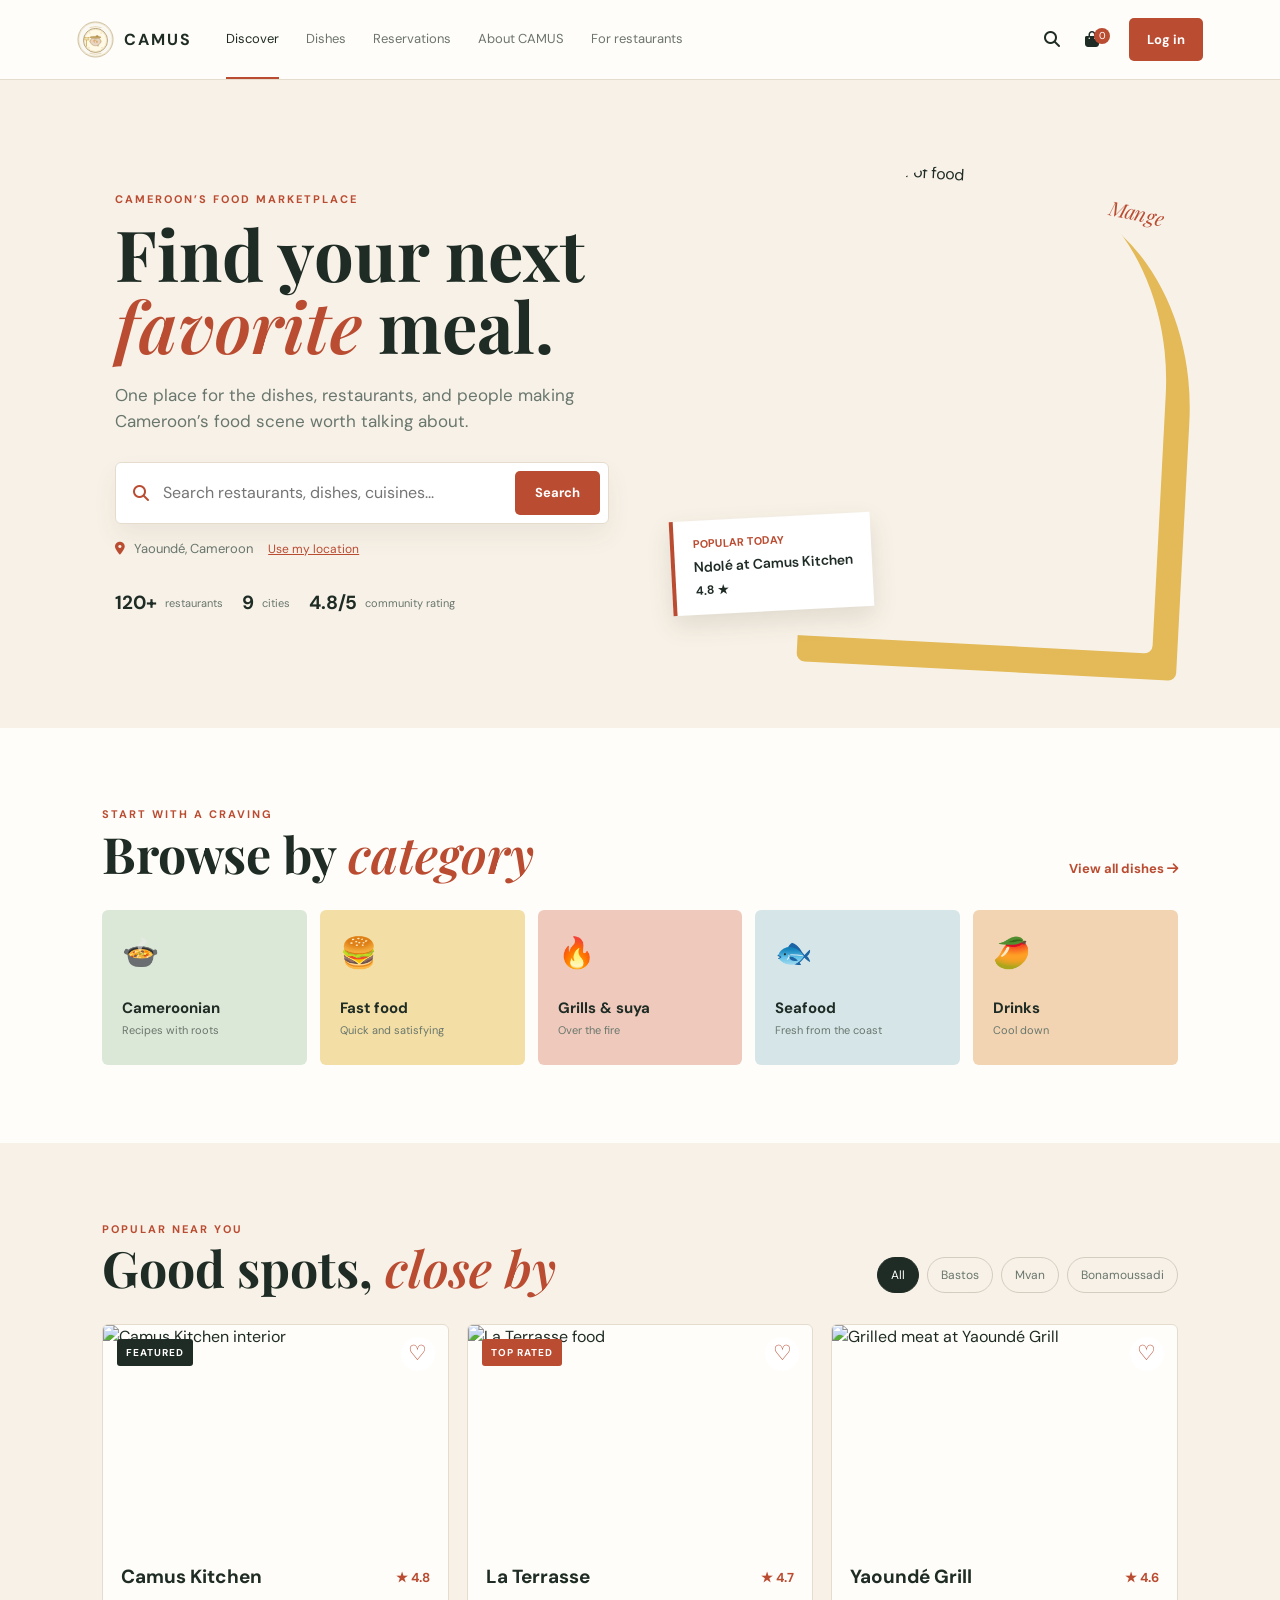
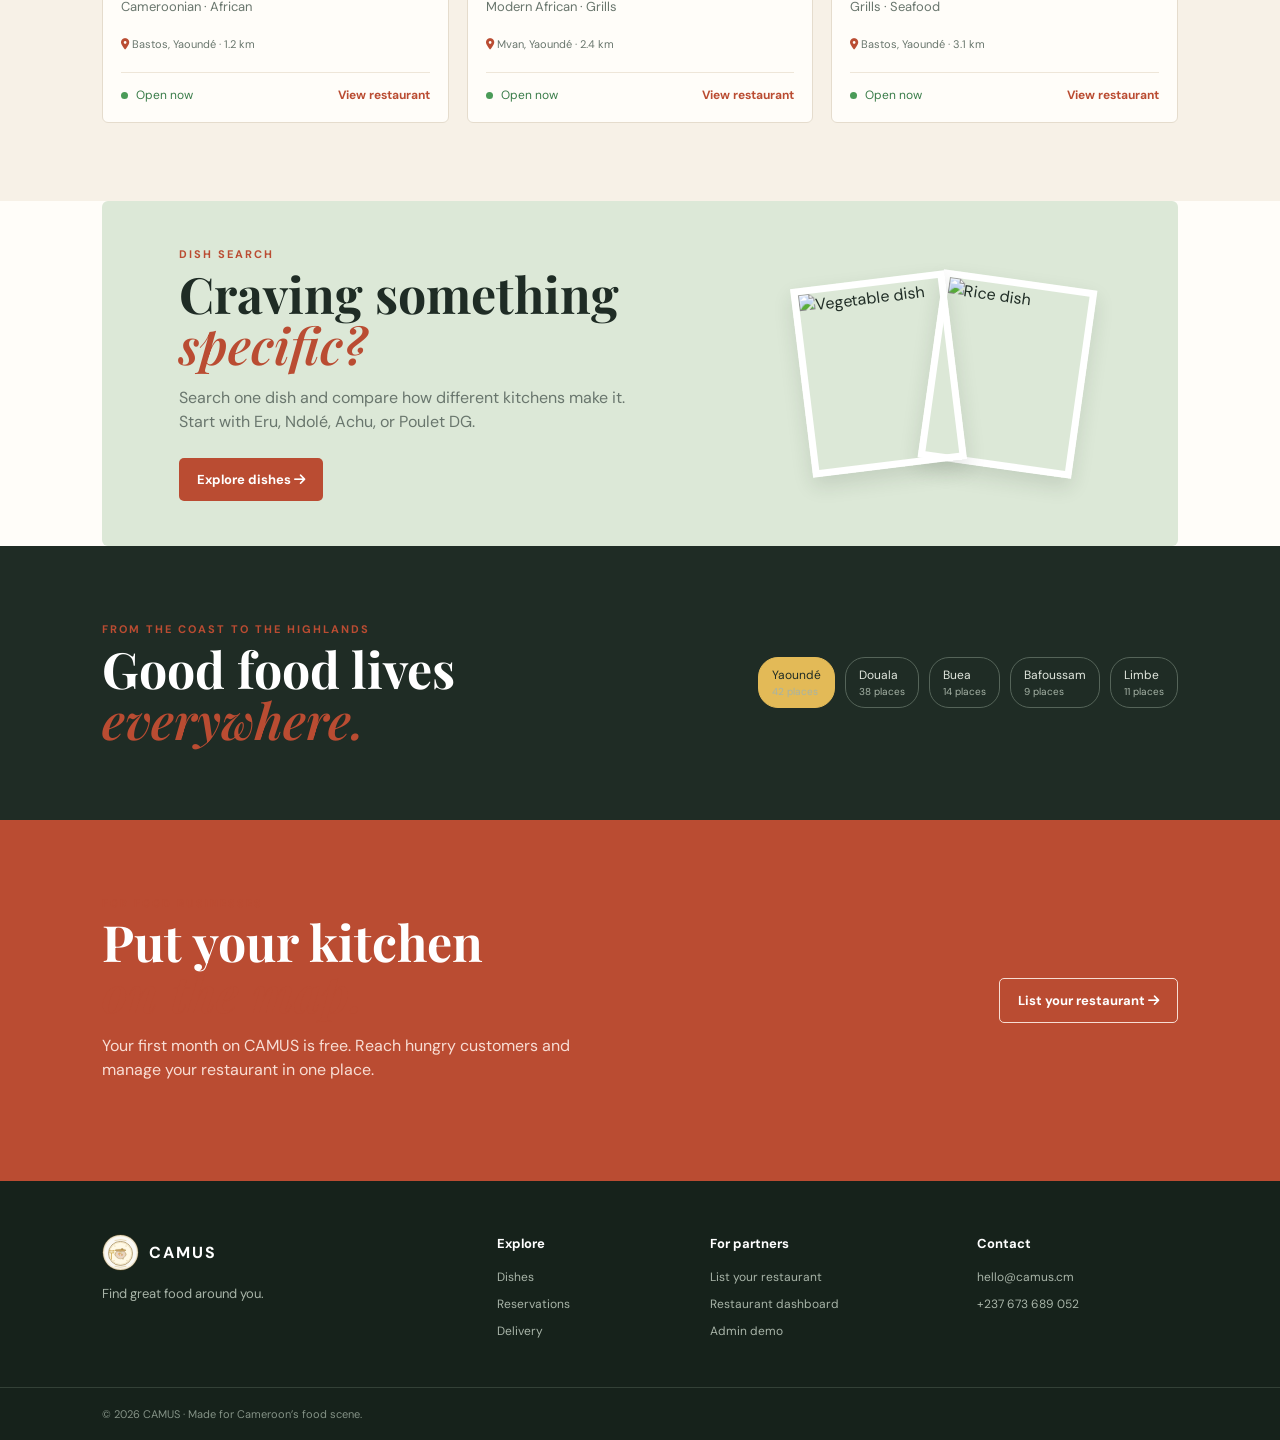
==== commit f6b64bfc: "Build CAMUS food marketplace foundation" ====
--- a/index.html
+++ b/index.html
@@ -1,122 +1,20 @@
 <!doctype html>
 <html lang="en">
 <head>
-  <meta charset="UTF-8">
-  <meta name="viewport" content="width=device-width, initial-scale=1.0">
-  <title>Camus Restau</title>
-  <link rel="stylesheet" href="style.css">
+  <meta charset="UTF-8"><meta name="viewport" content="width=device-width, initial-scale=1.0">
+  <title>CAMUS | Find great food around you</title>
+  <link rel="stylesheet" href="style.css"><link rel="stylesheet" href="https://cdnjs.cloudflare.com/ajax/libs/font-awesome/6.5.2/css/all.min.css">
 </head>
-<body>
-  <main class="site-shell">
-    <div class="paper-panel">
-      <header class="site-header">
-        <a href="#top" class="brand" aria-label="Camus Restau home">
-          <img src="logo.svg" alt="Camus Restau" class="brand-logo">
-          <span>Camus</span>
-        </a>
-        <button class="mobile-menu" id="menuButton" aria-label="Toggle navigation" aria-expanded="false">☰</button>
-        <nav class="main-nav" id="mainNav" aria-label="Primary navigation">
-          <a href="index.html" class="active">Home</a>
-          <a href="menu.html">Menu</a>
-          <a href="reservations.html">Reservations</a>
-          <a href="deliveries.html">Deliveries</a>
-          <a href="catering.html">Catering</a>
-          <a href="about.html">About us</a>
-          <a href="index.html#contact">Contact us</a>
-        </nav>
-        <div class="header-actions">
-          <button aria-label="Search" class="search-button">⌕</button>
-          <button aria-label="Shopping bag" data-message="Online ordering is coming soon">▢</button>
-          <button aria-label="Wishlist" data-message="Your wishlist is coming soon">♡</button>
-          <button class="login-button">Log In</button>
-        </div>
-      </header>
-
-      <section class="hero" id="top">
-        <div class="hero-copy">
-          <span class="eyebrow">Welcome to</span>
-          <h1><span class="script-accent">Camus Restau</span><br>and Enjoy <span class="script-accent">The Food</span></h1>
-          <p>Fresh ingredients, generous plates, and little moments worth lingering over. Find your new favorite table in the heart of the neighborhood.</p>
-          <div class="hero-actions">
-            <a href="reservations.html" class="primary-button">Reserve a Table</a>
-            <a href="menu.html" class="secondary-button">View Menu</a>
-          </div>
-          <div class="hours">◷ <span>Open: 11:00am–11:00pm</span></div>
-        </div>
-        <div class="hero-visual" aria-label="Salmon salad plate">
-          <span class="doodle pizza-doodle">◌</span>
-          <span class="garnish tomato tomato-one">◉</span>
-          <span class="garnish tomato tomato-two">◉</span>
-          <span class="garnish onion">◉</span>
-          <div class="plate-ring"><div class="plate-frame"><img src="https://images.unsplash.com/photo-1467003909585-2f8a72700288?auto=format&fit=crop&w=800&q=85" alt="Grilled salmon on a fresh garden salad"></div></div>
-          <span class="leaf-mark">✦</span>
-        </div>
-      </section>
-
-      <section class="reviews-section" id="about">
-        <div class="section-heading-row">
-          <div>
-            <span class="leaf-doodle">❧</span>
-            <h2>What Our Customers <span class="script-accent">Say</span></h2>
-          </div>
-          <div class="carousel-controls">
-            <button class="control dark" id="previousReview" aria-label="Previous reviews">←</button>
-            <button class="control orange" id="nextReview" aria-label="Next reviews">→</button>
-          </div>
-        </div>
-        <div class="review-grid" id="reviewGrid">
-          <div class="review-card">
-            <p>"The Eru was absolutely perfect! Every detail of our meal was exceptional. i'll definitely be back."</p>
-            <div class="review-author">Bah Habib</div>
-            <div class="stars">★★★★★</div>
-          </div>
-
-          <div class="review-card">
-            <p>"A wonderful dining experience. The staff was attentive and the food was incredible. Highly recommend!"</p>
-            <div class="review-author">Michael Chen</div>
-            <div class="stars">★★★★★</div>
-          </div>
-
-          <div class="review-card">
-            <p>"All my years in Cameroon have'nt had the pleause to taste such delicacies they are one of a kind at Camus. My anniversary dinner was unforgettable. Thank you!"</p>
-            <div class="review-author">Mr.Wong</div>
-            <div class="stars">★★★★★</div>
-          </div>
-
-          <div class="review-card">
-            <p>"Best restaurant in the area. Fresh ingredients, creative dishes, and world-class service. Worth every penny!"</p>
-            <div class="review-author">Abanda Joshua</div>
-            <div class="stars">★★★★★</div>
-          </div>
-        </div>
-      </section>
-
-      <footer class="site-footer" id="contact">
-        <div class="footer-content">
-          <div class="footer-section">
-            <h3>About</h3>
-            <a href="about.html">Our Story</a>
-            <a href="about.html#values">Our Values</a>
-          </div>
-          <div class="footer-section">
-            <h3>Quick Links</h3>
-            <a href="menu.html">Menu</a>
-            <a href="reservations.html">Reservations</a>
-            <a href="catering.html">Catering</a>
-          </div>
-          <div class="footer-section">
-            <h3>Contact</h3>
-            <a href="tel:+1234567890">(123) 456-7890</a>
-            <a href="mailto:info@camusrestau.com">info@camusrestau.com</a>
-            <a href="index.html#contact">Location</a>
-          </div>
-        </div>
-        <div class="footer-bottom">
-          <p>&copy; 2024 Camus Restau. All rights reserved.</p>
-        </div>
-      </footer>
-    </div>
-  </main>
-  <script src="js/app.js"></script>
-</body>
-</html>+<body class="marketplace-page"><main class="site-shell"><header class="site-header">
+  <a class="brand" href="index.html"><img src="logo.svg" alt="CAMUS logo"><span>CAMUS</span></a>
+  <button class="mobile-menu" id="menuButton" aria-label="Toggle navigation">☰</button>
+  <nav class="main-nav" id="mainNav"><a class="active" href="index.html">Discover</a><a href="menu.html">Dishes</a><a href="reservations.html">Reservations</a><a href="about.html">About CAMUS</a><a href="restaurant.html">For restaurants</a></nav>
+  <div class="header-actions"><button class="icon-button search-button" data-scroll-target="marketplaceSearch" aria-label="Search"><i class="fa-solid fa-magnifying-glass"></i></button><button class="icon-button" data-cart-toggle aria-label="Shopping bag"><i class="fa-solid fa-bag-shopping"></i><span class="cart-count">0</span></button><a class="login-button" href="login.html">Log in</a></div>
+</header>
+<section class="home-hero"><div class="home-hero-copy"><span class="eyebrow">Cameroon’s food marketplace</span><h1>Find your next <em>favorite</em> meal.</h1><p>One place for the dishes, restaurants, and people making Cameroon’s food scene worth talking about.</p><form class="marketplace-search" id="marketplaceSearch"><i class="fa-solid fa-magnifying-glass"></i><input id="homeSearch" type="search" placeholder="Search restaurants, dishes, cuisines..." autocomplete="off"><button class="primary-button">Search</button></form><div class="location-picker"><i class="fa-solid fa-location-dot"></i><span>Yaoundé, Cameroon</span><button type="button" id="useLocation">Use my location</button></div><div class="proof-row"><b>120+</b><span>restaurants</span><b>9</b><span>cities</span><b>4.8/5</b><span>community rating</span></div></div><div class="home-hero-art"><img class="hero-food" src="https://images.unsplash.com/photo-1601050690597-df0568f70950?auto=format&fit=crop&w=900&q=85" alt="Colorful bowl of food"><div class="hero-note"><strong>Popular today</strong><span>Ndolé at Camus Kitchen</span><b>4.8 ★</b></div><span class="hero-word">Mange</span></div></section>
+<section class="section light"><div class="section-head"><div><span class="eyebrow">Start with a craving</span><h2>Browse by <em>category</em></h2></div><a class="arrow-link" href="menu.html">View all dishes <i class="fa-solid fa-arrow-right"></i></a></div><div class="category-grid"><a class="category-tile green" href="menu.html?category=cameroonian"><span>🍲</span><strong>Cameroonian</strong><small>Recipes with roots</small></a><a class="category-tile yellow" href="menu.html?category=fast-food"><span>🍔</span><strong>Fast food</strong><small>Quick and satisfying</small></a><a class="category-tile red" href="menu.html?category=grills"><span>🔥</span><strong>Grills & suya</strong><small>Over the fire</small></a><a class="category-tile blue" href="menu.html?category=seafood"><span>🐟</span><strong>Seafood</strong><small>Fresh from the coast</small></a><a class="category-tile orange" href="menu.html?category=drinks"><span>🥭</span><strong>Drinks</strong><small>Cool down</small></a></div></section>
+<section class="section discovery"><div class="section-head"><div><span class="eyebrow">Popular near you</span><h2>Good spots, <em>close by</em></h2></div><div class="filter-row"><button class="filter-chip active" data-city="all">All</button><button class="filter-chip" data-city="Bastos">Bastos</button><button class="filter-chip" data-city="Mvan">Mvan</button><button class="filter-chip" data-city="Bonamoussadi">Bonamoussadi</button></div></div><div class="restaurant-grid" id="restaurantGrid"><article class="restaurant-card" data-city="Bastos" data-search="camus kitchen ndole eru cameroonian bastos yaounde"><div class="restaurant-photo"><img src="https://images.unsplash.com/photo-1555396273-367ea4eb4db5?auto=format&fit=crop&w=700&q=85" alt="Camus Kitchen interior"><span class="badge">Featured</span><button class="favorite-button" aria-label="Favorite restaurant">♡</button></div><div class="restaurant-body"><div class="title-line"><h3>Camus Kitchen</h3><strong>★ 4.8</strong></div><p>Cameroonian · African</p><small><i class="fa-solid fa-location-dot"></i> Bastos, Yaoundé · 1.2 km</small><div class="card-foot"><span class="open"><i></i> Open now</span><a href="restaurant.html">View restaurant</a></div></div></article><article class="restaurant-card" data-city="Mvan" data-search="la terrasse poulet dg modern african mvan yaounde"><div class="restaurant-photo"><img src="https://images.unsplash.com/photo-1515003197210-e0cd71810b5f?auto=format&fit=crop&w=700&q=85" alt="La Terrasse food"><span class="badge warm">Top rated</span><button class="favorite-button" aria-label="Favorite restaurant">♡</button></div><div class="restaurant-body"><div class="title-line"><h3>La Terrasse</h3><strong>★ 4.7</strong></div><p>Modern African · Grills</p><small><i class="fa-solid fa-location-dot"></i> Mvan, Yaoundé · 2.4 km</small><div class="card-foot"><span class="open"><i></i> Open now</span><a href="restaurant.html">View restaurant</a></div></div></article><article class="restaurant-card" data-city="Bastos" data-search="yaounde grill eru fish seafood bastos yaounde"><div class="restaurant-photo"><img src="https://images.unsplash.com/photo-1544025162-d76694265947?auto=format&fit=crop&w=700&q=85" alt="Grilled meat at Yaoundé Grill"><button class="favorite-button" aria-label="Favorite restaurant">♡</button></div><div class="restaurant-body"><div class="title-line"><h3>Yaoundé Grill</h3><strong>★ 4.6</strong></div><p>Grills · Seafood</p><small><i class="fa-solid fa-location-dot"></i> Bastos, Yaoundé · 3.1 km</small><div class="card-foot"><span class="open"><i></i> Open now</span><a href="restaurant.html">View restaurant</a></div></div></article></div></section>
+<section class="dish-banner"><div><span class="eyebrow">Dish search</span><h2>Craving something <em>specific?</em></h2><p>Search one dish and compare how different kitchens make it. Start with Eru, Ndolé, Achu, or Poulet DG.</p><a class="primary-button" href="menu.html">Explore dishes <i class="fa-solid fa-arrow-right"></i></a></div><div class="dish-images"><img src="https://images.unsplash.com/photo-1547592180-85f173990554?auto=format&fit=crop&w=500&q=85" alt="Vegetable dish"><img src="https://images.unsplash.com/photo-1603133872878-684f208fb84b?auto=format&fit=crop&w=500&q=85" alt="Rice dish"></div></section>
+<section class="city-section"><div><span class="eyebrow">From the coast to the highlands</span><h2>Good food lives<br><em>everywhere.</em></h2></div><div class="city-list"><button class="city-pill active">Yaoundé <small>42 places</small></button><button class="city-pill">Douala <small>38 places</small></button><button class="city-pill">Buea <small>14 places</small></button><button class="city-pill">Bafoussam <small>9 places</small></button><button class="city-pill">Limbe <small>11 places</small></button></div></section>
+<section class="owner-banner"><div><span class="eyebrow">For food businesses</span><h2>Put your kitchen<br><em>on the map.</em></h2><p>Your first month on CAMUS is free. Reach hungry customers and manage your restaurant in one place.</p></div><a class="outline-button" href="restaurant.html">List your restaurant <i class="fa-solid fa-arrow-right"></i></a></section>
+<footer class="site-footer"><div><a class="brand" href="index.html"><img src="logo.svg" alt="CAMUS logo"><span>CAMUS</span></a><p>Find great food around you.</p></div><div><h3>Explore</h3><a href="menu.html">Dishes</a><a href="reservations.html">Reservations</a><a href="deliveries.html">Delivery</a></div><div><h3>For partners</h3><a href="restaurant.html">List your restaurant</a><a href="dashboard.html">Restaurant dashboard</a><a href="admin.html">Admin demo</a></div><div><h3>Contact</h3><a href="mailto:hello@camus.cm">hello@camus.cm</a><a href="tel:+237673689052">+237 673 689 052</a></div></footer><div class="footer-bottom">© 2026 CAMUS · Made for Cameroon’s food scene.</div></main> <script src="https://cdn.jsdelivr.net/npm/@supabase/supabase-js@2"></script> <script src="js/supabase.js"></script><script src="js/app.js"></script></body></html>
--- a/style.css
+++ b/style.css
@@ -1,1718 +1,5 @@
-/* Global Styles */
-* {
-    margin: 0;
-    padding: 0;
-    box-sizing: border-box;
-}
-
-html {
-    scroll-behavior: smooth;
-}
-
-body {
-    font-family: -apple-system, BlinkMacSystemFont, "Segoe UI", Roboto, "Helvetica Neue", sans-serif;
-    line-height: 1.6;
-    color: #333;
-    background:
-        radial-gradient(circle at top, rgba(184, 134, 11, 0.12), transparent 25%),
-        linear-gradient(180deg, #f8f2e8 0%, #faf8f3 38%, #f3ead8 100%);
-}
-
-/* Layout */
-.site-shell {
-    max-width: 100%;
-    margin: 0 auto;
-    padding: 0;
-}
-
-.paper-panel {
-    max-width: 1200px;
-    margin: 0 auto;
-    background: linear-gradient(180deg, #fffefb 0%, #f9f3e8 100%);
-    min-height: 100vh;
-    display: flex;
-    flex-direction: column;
-    box-shadow: 0 10px 35px rgba(60, 40, 8, 0.08);
-    position: relative;
-}
-
-.paper-panel::before {
-    content: "";
-    position: absolute;
-    inset: 0;
-    background: radial-gradient(circle at 15% 20%, rgba(184, 134, 11, 0.08), transparent 18%),
-                radial-gradient(circle at 85% 10%, rgba(136, 101, 34, 0.08), transparent 18%),
-                radial-gradient(circle at 50% 100%, rgba(136, 101, 34, 0.06), transparent 28%);
-    pointer-events: none;
-}
-
-/* Header & Navigation */
-.site-header {
-    display: flex;
-    align-items: center;
-    justify-content: space-between;
-    gap: 20px;
-    padding: 20px 4%;
-    background: white;
-    border-bottom: 2px solid #f0e6d2;
-    flex-wrap: wrap;
-    position: sticky;
-    top: 0;
-    z-index: 10;
-}
-
-.brand {
-    display: flex;
-    align-items: center;
-    gap: 12px;
-    font-size: 22px;
-    font-weight: 700;
-    color: #886522;
-    text-decoration: none;
-    letter-spacing: 0.5px;
-}
-
-.brand-mark {
-    font-size: 28px;
-    background: linear-gradient(135deg, #886522, #b8860b);
-    -webkit-background-clip: text;
-    -webkit-text-fill-color: transparent;
-    background-clip: text;
-}
-
-.brand-logo {
-    width: 45px;
-    height: 45px;
-    object-fit: contain;
-    filter: drop-shadow(0 2px 4px rgba(0, 0, 0, 0.1));
-    transition: transform 0.3s ease;
-}
-
-.brand:hover .brand-logo {
-    transform: scale(1.05) rotate(-2deg);
-}
-
-.main-nav {
-    display: flex;
-    gap: 30px;
-    margin: 0 auto 0 0;
-    list-style: none;
-}
-
-.main-nav a {
-    text-decoration: none;
-    color: #333;
-    font-size: 14px;
-    font-weight: 500;
-    transition: color 0.3s ease;
-    position: relative;
-}
-
-.main-nav a:hover,
-.main-nav a.active {
-    color: #886522;
-}
-
-.main-nav a::after {
-    content: '';
-    position: absolute;
-    bottom: -4px;
-    left: 0;
-    width: 0;
-    height: 2px;
-    background: #886522;
-    transition: width 0.3s ease;
-}
-
-.main-nav a:hover::after,
-.main-nav a.active::after {
-    width: 100%;
-}
-
-.mobile-menu {
-    display: none;
-    background: none;
-    border: none;
-    font-size: 24px;
-    cursor: pointer;
-    color: #333;
-}
-
-.header-actions {
-    display: flex;
-    gap: 12px;
-    align-items: center;
-}
-
-.header-actions button {
-    background: none;
-    border: none;
-    font-size: 18px;
-    cursor: pointer;
-    padding: 8px;
-    color: #886522;
-    transition: transform 0.2s;
-}
-
-.header-actions button:hover {
-    transform: scale(1.15);
-}
-
-.login-button {
-    padding: 10px 20px !important;
-    border: 2px solid #886522 !important;
-    color: #886522 !important;
-    background: white !important;
-    border-radius: 6px;
-    font-weight: 600;
-    font-size: 14px !important;
-    transition: all 0.3s;
-}
-
-.login-button:hover {
-    background: #886522 !important;
-    color: white !important;
-}
-
-/* Hero Section */
-.hero {
-    display: grid;
-    grid-template-columns: 1fr 1fr;
-    gap: 50px;
-    align-items: center;
-    padding: 60px 4%;
-    background: linear-gradient(135deg, #faf8f3 0%, #f5f1e8 100%);
-}
-
-.hero-copy {
-    display: flex;
-    flex-direction: column;
-    gap: 20px;
-}
-
-.hero-copy h1 {
-    font-size: clamp(36px, 6vw, 56px);
-    line-height: 1.2;
-    color: #333;
-    font-weight: 700;
-}
-
-.eyebrow {
-    font-size: 13px;
-    color: #886522;
-    text-transform: uppercase;
-    letter-spacing: 2px;
-    font-weight: 700;
-}
-
-.script-accent {
-    font-style: italic;
-    color: #b8860b;
-    font-weight: 600;
-}
-
-.hero-copy p {
-    font-size: 16px;
-    line-height: 1.7;
-    color: #666;
-    max-width: 500px;
-}
-
-.hero-actions {
-    display: flex;
-    gap: 15px;
-    flex-wrap: wrap;
-    margin-top: 10px;
-}
-
-.primary-button,
-.secondary-button {
-    padding: 14px 28px;
-    font-size: 14px;
-    font-weight: 600;
-    border-radius: 8px;
-    cursor: pointer;
-    border: none;
-    transition: all 0.3s ease;
-    text-decoration: none;
-    display: inline-block;
-    text-align: center;
-}
-
-.primary-button {
-    background: linear-gradient(135deg, #886522, #b8860b);
-    color: white;
-    box-shadow: 0 4px 15px rgba(136, 101, 34, 0.3);
-}
-
-.primary-button:hover {
-    transform: translateY(-2px);
-    box-shadow: 0 6px 20px rgba(136, 101, 34, 0.4);
-}
-
-.secondary-button {
-    background: white;
-    border: 2px solid #886522;
-    color: #886522;
-}
-
-.secondary-button:hover {
-    background: #886522;
-    color: white;
-    transform: translateY(-2px);
-}
-
-.hours {
-    font-size: 15px;
-    color: #886522;
-    font-weight: 600;
-    margin-top: 10px;
-}
-
-.hero-visual {
-    position: relative;
-    display: flex;
-    justify-content: center;
-    align-items: center;
-}
-
-.plate-ring {
-    width: min(45vw, 420px);
-    aspect-ratio: 1;
-    border-radius: 50%;
-    border: 4px solid #886522;
-    display: flex;
-    align-items: center;
-    justify-content: center;
-    position: relative;
-    background: white;
-    box-shadow: 0 8px 30px rgba(0, 0, 0, 0.1);
-}
-
-.plate-frame {
-    width: 92%;
-    aspect-ratio: 1;
-    border-radius: 50%;
-    overflow: hidden;
-}
-
-.plate-frame img {
-    width: 100%;
-    height: 100%;
-    object-fit: cover;
-}
-
-.doodle,
-.garnish,
-.leaf-mark {
-    position: absolute;
-    font-size: 32px;
-    opacity: 0.8;
-}
-
-.pizza-doodle {
-    top: -10%;
-    left: 5%;
-    font-size: 48px;
-}
-
-.tomato {
-    font-size: 24px;
-    color: #e74c3c;
-}
-
-.tomato-one {
-    top: 15%;
-    right: 10%;
-}
-
-.tomato-two {
-    bottom: 20%;
-    right: 8%;
-}
-
-.onion {
-    top: 8%;
-    right: 15%;
-}
-
-.leaf-mark {
-    bottom: 10%;
-    left: 12%;
-    font-size: 28px;
-}
-
-/* Main Content Area */
-main {
-    flex: 1;
-}
-
-/* Reviews Section */
-.reviews-section {
-    padding: 80px 4%;
-    background: #faf8f3;
-}
-
-.section-heading-row {
-    display: flex;
-    justify-content: space-between;
-    align-items: flex-start;
-    margin-bottom: 50px;
-    gap: 30px;
-}
-
-.section-heading-row > div:first-child {
-    display: flex;
-    align-items: flex-start;
-    gap: 20px;
-    flex: 1;
-}
-
-.section-heading-row h2 {
-    font-size: clamp(28px, 5vw, 42px);
-    color: #333;
-    font-weight: 700;
-}
-
-.leaf-doodle {
-    font-size: 42px;
-    flex-shrink: 0;
-}
-
-.carousel-controls {
-    display: flex;
-    gap: 10px;
-    flex-shrink: 0;
-}
-
-.control {
-    width: 44px;
-    height: 44px;
-    border: 2px solid #ddd;
-    background: white;
-    cursor: pointer;
-    font-size: 18px;
-    border-radius: 8px;
-    transition: all 0.3s;
-    display: flex;
-    align-items: center;
-    justify-content: center;
-}
-
-.control.dark {
-    border-color: #333;
-    color: #333;
-}
-
-.control.dark:hover {
-    background: #333;
-    color: white;
-}
-
-.control.orange {
-    border-color: #886522;
-    color: #886522;
-}
-
-.control.orange:hover {
-    background: #886522;
-    color: white;
-    transform: scale(1.05);
-}
-
-.review-grid {
-    display: grid;
-    grid-template-columns: repeat(auto-fit, minmax(320px, 1fr));
-    gap: 25px;
-}
-
-.review-card {
-    background: white;
-    padding: 30px;
-    border-radius: 12px;
-    box-shadow: 0 2px 10px rgba(0, 0, 0, 0.05);
-    transition: all 0.3s ease;
-}
-
-.review-card:hover {
-    transform: translateY(-4px);
-    box-shadow: 0 8px 25px rgba(0, 0, 0, 0.1);
-}
-
-.review-card p {
-    font-size: 15px;
-    line-height: 1.7;
-    color: #666;
-    margin-bottom: 15px;
-}
-
-.review-author {
-    font-weight: 600;
-    color: #886522;
-    font-size: 14px;
-}
-
-.stars {
-    color: #ffc107;
-    font-size: 13px;
-    margin-top: 10px;
-}
-
-/* Menu Page */
-.menu-page {
-    background: #f2e7d8;
-}
-
-.menu-page .paper-panel {
-    background: rgba(255, 253, 250, 0.7);
-    backdrop-filter: blur(1.5px);
-}
-
-.menu-hero {
-    padding: 60px 4%;
-    color: white;
-    text-align: center;
-    position: relative;
-    overflow: hidden;
-    background: linear-gradient(135deg, rgba(61, 42, 16, 0.75), rgba(184, 134, 11, 0.42));
-}
-
-.menu-hero::before {
-    content: '';
-    position: absolute;
-    inset: 0;
-    background: url('sample-pics/bg2.webp') center center / cover no-repeat;
-    filter: saturate(1.18) contrast(1.12) brightness(0.82);
-    transform: scale(1.03);
-    z-index: 0;
-}
-
-.menu-hero::after {
-    content: '';
-    position: absolute;
-    inset: 0;
-    background: radial-gradient(circle at 20% 50%, rgba(255, 255, 255, 0.18) 0%, transparent 42%),
-                radial-gradient(circle at 80% 80%, rgba(0, 0, 0, 0.18) 0%, transparent 46%);
-    z-index: 1;
-    pointer-events: none;
-}
-
-.menu-hero > * {
-    position: relative;
-    z-index: 2;
-}
-
-.menu-hero h1 {
-    font-size: clamp(36px, 6vw, 52px);
-    margin-bottom: 15px;
-    font-weight: 800;
-    letter-spacing: 1px;
-    text-shadow: 0 2px 10px rgba(0, 0, 0, 0.2);
-    animation: fadeInDown 0.8s ease-out;
-}
-
-.menu-hero p {
-    font-size: 18px;
-    opacity: 0.95;
-    animation: fadeInUp 0.8s ease-out 0.2s both;
-    letter-spacing: 0.5px;
-}
-
-@keyframes fadeInDown {
-    from {
-        opacity: 0;
-        transform: translateY(-20px);
-    }
-    to {
-        opacity: 1;
-        transform: translateY(0);
-    }
-}
-
-.menu-container {
-    padding: 60px 4%;
-    max-width: 1000px;
-    margin: 0 auto;
-    animation: fadeIn 0.8s ease-out 0.3s both;
-    background: linear-gradient(180deg, rgba(255, 255, 255, 0.12), rgba(248, 241, 228, 0.72));
-    border-radius: 0 0 24px 24px;
-    position: relative;
-    z-index: 1;
-}
-
-@keyframes fadeIn {
-    from {
-        opacity: 0;
-    }
-    to {
-        opacity: 1;
-    }
-}
-
-.menu-category {
-    margin-bottom: 60px;
-    background: rgba(255, 255, 255, 0.72);
-    border: 1px solid rgba(136, 101, 34, 0.12);
-    border-radius: 18px;
-    padding: 28px 24px 12px;
-    box-shadow: 0 10px 30px rgba(80, 56, 16, 0.07);
-    backdrop-filter: blur(1px);
-}
-
-.menu-category h2 {
-    font-size: 32px;
-    color: #886522;
-    margin-bottom: 30px;
-    padding-bottom: 15px;
-    border-bottom: 3px solid #886522;
-    position: relative;
-    animation: slideInLeft 0.6s ease-out;
-}
-
-@keyframes slideInLeft {
-    from {
-        opacity: 0;
-        transform: translateX(-30px);
-    }
-    to {
-        opacity: 1;
-        transform: translateX(0);
-    }
-}
-
-.menu-item {
-    display: flex;
-    justify-content: space-between;
-    align-items: flex-start;
-    gap: 20px;
-    margin-bottom: 25px;
-    padding: 20px;
-    border: 1px solid rgba(224, 213, 199, 0.9);
-    border-radius: 12px;
-    transition: all 0.3s ease;
-    background: linear-gradient(180deg, rgba(255,255,255,0.96), rgba(249,244,234,0.92));
-    animation: slideInRight 0.6s ease-out;
-}
-
-.menu-item:nth-child(1) {
-    animation-delay: 0.1s;
-}
-
-.menu-item:nth-child(2) {
-    animation-delay: 0.2s;
-}
-
-.menu-item:nth-child(3) {
-    animation-delay: 0.3s;
-}
-
-.menu-item:nth-child(4) {
-    animation-delay: 0.4s;
-}
-
-.menu-item:nth-child(5) {
-    animation-delay: 0.5s;
-}
-
-.menu-item:nth-child(6) {
-    animation-delay: 0.6s;
-}
-
-@keyframes slideInRight {
-    from {
-        opacity: 0;
-        transform: translateX(-20px);
-    }
-    to {
-        opacity: 1;
-        transform: translateX(0);
-    }
-}
-
-.menu-item:hover {
-    background: #faf8f3;
-    transform: translateX(8px);
-    box-shadow: 0 4px 12px rgba(136, 101, 34, 0.1);
-    border-bottom-color: #886522;
-}
-
-.menu-item:last-child {
-    border-bottom: 1px solid #f0e6d2;
-}
-
-.item-info h3 {
-    font-size: 18px;
-    color: #333;
-    margin-bottom: 8px;
-    font-weight: 700;
-    letter-spacing: 0.3px;
-}
-
-.item-description {
-    font-size: 14px;
-    color: #666;
-    line-height: 1.6;
-    margin-bottom: 8px;
-}
-
-.item-price {
-    font-size: 18px;
-    color: #886522;
-    font-weight: 700;
-    white-space: nowrap;
-    background: linear-gradient(135deg, rgba(136, 101, 34, 0.1), rgba(184, 134, 11, 0.1));
-    padding: 6px 12px;
-    border-radius: 6px;
-}
-
-.item-info {
-    flex: 1;
-}
-
-/* Reservation Page */
-.reservation-hero {
-    padding: 60px 4%;
-    background:
-        radial-gradient(circle at top left, rgba(184, 134, 11, 0.15), transparent 28%),
-        linear-gradient(135deg, #f2e7d5, #faf8f3 52%, #f3ebdd);
-    text-align: center;
-    border-bottom: 2px solid #e0d5c7;
-    position: relative;
-    overflow: hidden;
-}
-
-.reservation-hero::before {
-    content: "";
-    position: absolute;
-    inset: 0;
-    background: radial-gradient(circle at 85% 30%, rgba(136, 101, 34, 0.08), transparent 20%);
-    pointer-events: none;
-}
-
-.reservation-hero h1 {
-    font-size: clamp(36px, 6vw, 52px);
-    color: #333;
-    margin-bottom: 15px;
-    font-weight: 800;
-    letter-spacing: 1px;
-    animation: slideDown 0.6s ease-out;
-}
-
-.reservation-hero p {
-    font-size: 16px;
-    color: #666;
-    animation: slideUp 0.6s ease-out 0.1s both;
-}
-
-@keyframes slideDown {
-    from {
-        opacity: 0;
-        transform: translateY(-20px);
-    }
-    to {
-        opacity: 1;
-        transform: translateY(0);
-    }
-}
-
-@keyframes slideUp {
-    from {
-        opacity: 0;
-        transform: translateY(20px);
-    }
-    to {
-        opacity: 1;
-        transform: translateY(0);
-    }
-}
-
-.reservation-container {
-    max-width: 600px;
-    margin: 60px auto;
-    padding: 40px;
-    background: linear-gradient(180deg, #fffdfb, #f5efe5);
-    border: 1px solid rgba(136, 101, 34, 0.12);
-    border-radius: 16px;
-    box-shadow: 0 18px 35px rgba(72, 48, 14, 0.09);
-    animation: fadeInUp 0.6s ease-out;
-}
-
-@keyframes fadeInUp {
-    from {
-        opacity: 0;
-        transform: translateY(30px);
-    }
-    to {
-        opacity: 1;
-        transform: translateY(0);
-    }
-}
-
-.form-group {
-    margin-bottom: 25px;
-    animation: fadeIn 0.6s ease-out;
-}
-
-.form-group label {
-    display: block;
-    margin-bottom: 10px;
-    font-weight: 600;
-    color: #333;
-    font-size: 14px;
-    letter-spacing: 0.3px;
-}
-
-.form-group input,
-.form-group select,
-.form-group textarea {
-    width: 100%;
-    padding: 13px 15px;
-    border: 2px solid #e0d5c7;
-    border-radius: 8px;
-    font-size: 14px;
-    font-family: inherit;
-    transition: all 0.3s ease;
-    background: #fafafa;
-}
-
-.form-group input:hover,
-.form-group select:hover,
-.form-group textarea:hover {
-    border-color: #d4c4b8;
-    background: white;
-}
-
-.form-group input:focus,
-.form-group select:focus,
-.form-group textarea:focus {
-    outline: none;
-    border-color: #886522;
-    background: white;
-    box-shadow: 0 0 0 4px rgba(136, 101, 34, 0.15);
-    transform: translateY(-1px);
-}
-
-.form-row {
-    display: grid;
-    grid-template-columns: 1fr 1fr;
-    gap: 20px;
-}
-
-.form-row .form-group {
-    margin-bottom: 25px;
-    animation: fadeIn 0.6s ease-out;
-}
-
-.form-row .form-group:nth-child(1) {
-    animation-delay: 0.1s;
-}
-
-.form-row .form-group:nth-child(2) {
-    animation-delay: 0.2s;
-}
-
-.submit-button {
-    width: 100%;
-    padding: 16px;
-    background: linear-gradient(135deg, #886522, #b8860b);
-    color: white;
-    border: none;
-    border-radius: 8px;
-    font-size: 16px;
-    font-weight: 700;
-    cursor: pointer;
-    transition: all 0.3s ease;
-    margin-top: 20px;
-    letter-spacing: 0.5px;
-    box-shadow: 0 4px 15px rgba(136, 101, 34, 0.3);
-}
-
-.submit-button:hover {
-    transform: translateY(-2px);
-    box-shadow: 0 8px 25px rgba(136, 101, 34, 0.45);
-}
-
-.submit-button:active {
-    transform: translateY(0);
-    box-shadow: 0 2px 8px rgba(136, 101, 34, 0.3);
-}
-
-/* Footer */
-.site-footer {
-    max-width: 100%;
-    background: #2d2416;
-    color: #b8860b;
-    padding: 40px 4%;
-    margin-top: auto;
-}
-
-.footer-content {
-    max-width: 1200px;
-    margin: 0 auto;
-    display: grid;
-    grid-template-columns: repeat(auto-fit, minmax(250px, 1fr));
-    gap: 40px;
-    margin-bottom: 30px;
-}
-
-.footer-section h3 {
-    color: #f0e6d2;
-    margin-bottom: 15px;
-    font-weight: 600;
-}
-
-.footer-section a {
-    display: block;
-    color: #b8860b;
-    text-decoration: none;
-    margin-bottom: 10px;
-    transition: color 0.3s;
-}
-
-.footer-section a:hover {
-    color: #f0e6d2;
-}
-
-.footer-bottom {
-    border-top: 1px solid #444;
-    padding-top: 20px;
-    text-align: center;
-    font-size: 12px;
-    color: #999;
-}
-
-/* Info Box Styling */
-.info-box {
-    background: linear-gradient(135deg, #f5f1e8, #faf8f3);
-    padding: 25px;
-    border-radius: 10px;
-    margin-top: 30px;
-    border-left: 5px solid #886522;
-    box-shadow: 0 4px 12px rgba(136, 101, 34, 0.1);
-    transition: all 0.3s ease;
-}
-
-.info-box:hover {
-    box-shadow: 0 6px 20px rgba(136, 101, 34, 0.15);
-    transform: translateY(-2px);
-}
-
-.info-box h3 {
-    color: #886522;
-    margin-bottom: 10px;
-    font-size: 18px;
-    font-weight: 700;
-}
-
-.info-box p {
-    color: #666;
-    font-size: 14px;
-    line-height: 1.6;
-    margin-bottom: 10px;
-}
-
-.info-box p:last-child {
-    margin-bottom: 0;
-}
-
-/* Feature Cards */
-.feature-card {
-    text-align: center;
-    padding: 30px 20px;
-    border-radius: 12px;
-    background: white;
-    transition: all 0.3s ease;
-    box-shadow: 0 2px 8px rgba(0, 0, 0, 0.05);
-}
-
-.feature-card:hover {
-    transform: translateY(-8px);
-    box-shadow: 0 12px 30px rgba(136, 101, 34, 0.15);
-}
-
-.feature-card span {
-    font-size: 48px;
-    display: block;
-    margin-bottom: 15px;
-    animation: pulse 2s ease-in-out infinite;
-}
-
-@keyframes pulse {
-    0%, 100% {
-        transform: scale(1);
-    }
-    50% {
-        transform: scale(1.05);
-    }
-}
-
-/* Checkbox Styling */
-input[type="checkbox"] {
-    width: 18px;
-    height: 18px;
-    cursor: pointer;
-    accent-color: #886522;
-}
-
-input[type="checkbox"]:hover {
-    filter: brightness(0.9);
-}
-
-/* Login & Sign Up Page */
-.login-container {
-    flex: 1;
-    display: flex;
-    align-items: center;
-    justify-content: center;
-    padding: 60px 4%;
-    background: linear-gradient(135deg, #f5f1e8 0%, #faf8f3 100%);
-}
-
-.login-card,
-.signup-card {
-    width: 100%;
-    max-width: 450px;
-    background: white;
-    padding: 45px;
-    border-radius: 12px;
-    box-shadow: 0 8px 30px rgba(0, 0, 0, 0.1);
-    animation: slideInUp 0.6s ease-out;
-}
-
-.login-header {
-    text-align: center;
-    margin-bottom: 35px;
-    animation: fadeIn 0.6s ease-out;
-}
-
-.login-header h1 {
-    font-size: 32px;
-    color: #333;
-    margin-bottom: 10px;
-    font-weight: 800;
-}
-
-.login-header p {
-    color: #666;
-    font-size: 14px;
-}
-
-.login-form,
-.signup-form {
-    display: flex;
-    flex-direction: column;
-    gap: 20px;
-}
-
-.login-form .form-group,
-.signup-form .form-group {
-    margin-bottom: 0;
-    animation: fadeIn 0.6s ease-out;
-}
-
-.login-form .form-group:nth-child(1) {
-    animation-delay: 0.1s;
-}
-
-.login-form .form-group:nth-child(2) {
-    animation-delay: 0.2s;
-}
-
-.login-form .form-group:nth-child(3) {
-    animation-delay: 0.3s;
-}
-
-.signup-form .form-row .form-group {
-    animation: fadeIn 0.6s ease-out;
-}
-
-.login-form label,
-.signup-form label {
-    font-weight: 600;
-    color: #333;
-    font-size: 13px;
-    margin-bottom: 8px;
-    display: block;
-}
-
-.login-form input,
-.signup-form input,
-.login-form textarea,
-.signup-form textarea {
-    width: 100%;
-    padding: 12px 14px;
-    border: 2px solid #e0d5c7;
-    border-radius: 8px;
-    font-size: 14px;
-    font-family: inherit;
-    transition: all 0.3s ease;
-    background: #fafafa;
-}
-
-.login-form input:hover,
-.signup-form input:hover {
-    border-color: #d4c4b8;
-    background: white;
-}
-
-.login-form input:focus,
-.signup-form input:focus {
-    outline: none;
-    border-color: #886522;
-    background: white;
-    box-shadow: 0 0 0 3px rgba(136, 101, 34, 0.15);
-}
-
-.password-wrapper {
-    position: relative;
-    display: flex;
-    align-items: center;
-}
-
-.password-wrapper input {
-    flex: 1;
-    padding-right: 45px;
-}
-
-.toggle-password {
-    position: absolute;
-    right: 12px;
-    background: none;
-    border: none;
-    cursor: pointer;
-    font-size: 18px;
-    padding: 6px;
-    color: #886522;
-    transition: transform 0.2s;
-}
-
-.toggle-password:hover {
-    transform: scale(1.2);
-}
-
-.form-options {
-    display: flex;
-    justify-content: space-between;
-    align-items: center;
-    font-size: 13px;
-    margin-bottom: 5px;
-}
-
-.remember-me {
-    display: flex;
-    align-items: center;
-    gap: 6px;
-}
-
-.remember-me input[type="checkbox"] {
-    width: 16px;
-    height: 16px;
-    accent-color: #886522;
-}
-
-.remember-me label {
-    margin: 0;
-    cursor: pointer;
-    color: #666;
-}
-
-.forgot-password {
-    color: #886522;
-    text-decoration: none;
-    font-weight: 500;
-    transition: color 0.3s;
-}
-
-.forgot-password:hover {
-    color: #b8860b;
-    text-decoration: underline;
-}
-
-.login-submit {
-    background: linear-gradient(135deg, #886522, #b8860b);
-    color: white;
-    border: none;
-    padding: 14px;
-    border-radius: 8px;
-    font-size: 15px;
-    font-weight: 700;
-    cursor: pointer;
-    transition: all 0.3s ease;
-    margin-top: 10px;
-    letter-spacing: 0.5px;
-    box-shadow: 0 4px 15px rgba(136, 101, 34, 0.3);
-}
-
-.login-submit:hover {
-    transform: translateY(-2px);
-    box-shadow: 0 6px 20px rgba(136, 101, 34, 0.4);
-}
-
-.login-submit:active {
-    transform: translateY(0);
-    box-shadow: 0 2px 8px rgba(136, 101, 34, 0.3);
-}
-
-.signup-section {
-    text-align: center;
-    padding-top: 20px;
-    border-top: 1px solid #e0d5c7;
-    font-size: 14px;
-    color: #666;
-    animation: fadeIn 0.6s ease-out 0.4s both;
-}
-
-.signup-section a {
-    color: #886522;
-    text-decoration: none;
-    font-weight: 600;
-    transition: color 0.3s;
-}
-
-.signup-section a:hover {
-    color: #b8860b;
-    text-decoration: underline;
-}
-
-.demo-info {
-    background: linear-gradient(135deg, #f5f1e8, #faf8f3);
-    padding: 15px;
-    border-radius: 8px;
-    border-left: 4px solid #886522;
-    font-size: 12px;
-    color: #666;
-    margin-top: 20px;
-    animation: fadeIn 0.6s ease-out 0.5s both;
-}
-
-.demo-info p {
-    margin: 0;
-    line-height: 1.6;
-}
-
-.error-message {
-    color: #e74c3c;
-    font-size: 12px;
-    margin-top: 5px;
-    display: block;
-    min-height: 16px;
-    animation: slideDown 0.3s ease-out;
-}
-
-.error-message:empty {
-    display: none;
-}
-
-/* Menu Search Styles */
-.menu-search-section {
-    padding: 30px 4%;
-    background: white;
-    border-bottom: 2px solid #f0e6d2;
-    display: flex;
-    justify-content: center;
-    animation: fadeIn 0.6s ease-out;
-}
-
-.search-box {
-    width: 100%;
-    max-width: 500px;
-    position: relative;
-}
-
-.search-box input {
-    width: 100%;
-    padding: 14px 18px 14px 45px;
-    border: 2px solid #e0d5c7;
-    border-radius: 8px;
-    font-size: 14px;
-    font-family: inherit;
-    transition: all 0.3s ease;
-    background: #fafafa;
-}
-
-.search-box input:focus {
-    outline: none;
-    border-color: #886522;
-    background: white;
-    box-shadow: 0 0 0 3px rgba(136, 101, 34, 0.15);
-}
-
-.search-box::before {
-    content: '⌕';
-    position: absolute;
-    left: 14px;
-    top: 50%;
-    transform: translateY(-50%);
-    color: #886522;
-    font-size: 16px;
-    pointer-events: none;
-}
-
-.no-results {
-    text-align: center;
-    padding: 40px 20px;
-    color: #666;
-    font-size: 16px;
-}
-
-.no-results span {
-    font-size: 48px;
-    display: block;
-    margin-bottom: 15px;
-    opacity: 0.5;
-}
-
-.menu-item.hidden {
-    display: none;
-}
-
-.menu-item.highlighted {
-    background: linear-gradient(135deg, #fff9e6, #fef4d4);
-    border-left: 4px solid #b8860b;
-}
-
-/* About, catering, and delivery pages */
-.login-button {
-    display: inline-block;
-    text-decoration: none;
-    text-align: center;
-}
-
-.service-hero {
-    min-height: 360px;
-    padding: 80px 8%;
-    display: flex;
-    align-items: center;
-    position: relative;
-    overflow: hidden;
-    background: #f3ead8;
-}
-
-.service-hero::before {
-    content: '';
-    position: absolute;
-    inset: 0;
-    background: linear-gradient(90deg, rgba(45, 36, 22, 0.82), rgba(45, 36, 22, 0.22)), url('sample-pics/bg2.webp') center / cover;
-}
-
-.service-hero > * {
-    position: relative;
-    z-index: 1;
-}
-
-.service-hero h1 {
-    max-width: 650px;
-    color: white;
-    font-size: clamp(38px, 7vw, 64px);
-    line-height: 1.1;
-    margin: 14px 0 18px;
-}
-
-.service-hero p {
-    max-width: 560px;
-    color: rgba(255, 255, 255, 0.92);
-    font-size: 17px;
-    line-height: 1.7;
-}
-
-.content-section {
-    padding: 76px 8%;
-}
-
-.section-heading {
-    margin-bottom: 38px;
-}
-
-.section-heading h2,
-.section-copy h2,
-.service-form-copy h2 {
-    color: #333;
-    font-size: clamp(30px, 5vw, 46px);
-    line-height: 1.15;
-    margin-top: 10px;
-}
-
-.feature-grid {
-    display: grid;
-    grid-template-columns: repeat(3, 1fr);
-    gap: 24px;
-}
-
-.values-section,
-.steps-grid {
-    background: #f5f1e8;
-}
-
-.feature-card strong {
-    display: block;
-    color: #b8860b;
-    font-size: 18px;
-    margin-bottom: 14px;
-}
-
-.feature-card h3 {
-    margin-bottom: 10px;
-}
-
-.feature-card p,
-.section-copy p,
-.service-form-copy p {
-    color: #666;
-    font-size: 15px;
-    line-height: 1.7;
-}
-
-.about-intro {
-    display: grid;
-    grid-template-columns: minmax(280px, 0.9fr) 1.1fr;
-    gap: 60px;
-    align-items: center;
-}
-
-.about-image {
-    min-height: 380px;
-    overflow: hidden;
-    border-radius: 12px;
-    box-shadow: 0 16px 35px rgba(72, 48, 14, 0.14);
-}
-
-.about-image img {
-    width: 100%;
-    height: 100%;
-    min-height: 380px;
-    object-fit: cover;
-}
-
-.section-copy p {
-    margin: 18px 0;
-}
-
-.service-form-section {
-    display: grid;
-    grid-template-columns: 0.8fr 1.2fr;
-    gap: 60px;
-    padding: 76px 8%;
-    background: #fffdfb;
-}
-
-.contact-note {
-    border-left: 4px solid #b8860b;
-    padding-left: 16px;
-    margin-top: 25px;
-}
-
-.service-form {
-    display: grid;
-    grid-template-columns: 1fr 1fr;
-    gap: 12px 18px;
-    padding: 30px;
-    background: #f5f1e8;
-    border: 1px solid #e0d5c7;
-    border-radius: 12px;
-}
-
-.service-form label {
-    color: #333;
-    font-weight: 600;
-    font-size: 13px;
-    align-self: end;
-}
-
-.service-form input,
-.service-form select,
-.service-form textarea {
-    width: 100%;
-    padding: 12px 14px;
-    border: 2px solid #e0d5c7;
-    border-radius: 8px;
-    background: white;
-    font: inherit;
-    grid-column: span 1;
-}
-
-.service-form textarea,
-.service-form textarea + .submit-button {
-    grid-column: 1 / -1;
-}
-
-.service-form input:focus,
-.service-form select:focus,
-.service-form textarea:focus {
-    outline: none;
-    border-color: #886522;
-    box-shadow: 0 0 0 3px rgba(136, 101, 34, 0.15);
-}
-
-.service-form .submit-button {
-    grid-column: 1 / -1;
-}
-
-.delivery-hero {
-    justify-content: space-between;
-    gap: 40px;
-}
-
-.delivery-route {
-    width: min(34vw, 280px);
-    display: flex;
-    align-items: center;
-    gap: 12px;
-    color: white;
-    font-size: 28px;
-}
-
-.delivery-route i {
-    flex: 1;
-    border-top: 3px dashed #f0c86a;
-}
-
-@media (max-width: 768px) {
-    .service-hero,
-    .content-section,
-    .service-form-section {
-        padding: 55px 5%;
-    }
-
-    .feature-grid,
-    .about-intro,
-    .service-form-section {
-        grid-template-columns: 1fr;
-    }
-
-    .about-image,
-    .about-image img {
-        min-height: 260px;
-    }
-
-    .delivery-route {
-        display: none;
-    }
-
-    .service-form {
-        grid-template-columns: 1fr;
-    }
-
-    .service-form input,
-    .service-form select,
-    .service-form textarea,
-    .service-form .submit-button {
-        grid-column: 1;
-    }
-}
-
-.signup-form .form-row {
-    display: grid;
-    grid-template-columns: 1fr 1fr;
-    gap: 15px;
-}
-
-.signup-form .form-row .form-group {
-    margin-bottom: 0;
-}
-
-.form-group.terms {
-    display: flex;
-    align-items: flex-start;
-    gap: 8px;
-    margin-bottom: 0;
-    margin-top: 10px;
-}
-
-.form-group.terms input[type="checkbox"] {
-    width: 16px;
-    height: 16px;
-    margin-top: 3px;
-    flex-shrink: 0;
-}
-
-.form-group.terms label {
-    margin: 0;
-    font-weight: 500;
-    color: #666;
-    cursor: pointer;
-}
-
-@media (max-width: 1024px) {
-    .hero {
-        grid-template-columns: 1fr;
-        padding: 40px 4%;
-    }
-
-    .hero-visual {
-        order: -1;
-    }
-
-    .plate-ring {
-        width: min(60vw, 350px);
-    }
-
-    .main-nav {
-        gap: 20px;
-    }
-
-    .main-nav a {
-        font-size: 13px;
-    }
-}
-
-@media (max-width: 768px) {
-    .site-header {
-        padding: 15px 4%;
-    }
-
-    .brand {
-        font-size: 18px;
-    }
-
-    .main-nav {
-        position: absolute;
-        top: 60px;
-        left: 0;
-        right: 0;
-        background: white;
-        flex-direction: column;
-        gap: 0;
-        padding: 20px;
-        border-bottom: 2px solid #f0e6d2;
-        max-height: 0;
-        overflow: hidden;
-        transition: max-height 0.3s ease;
-        display: none;
-    }
-
-    .main-nav.is-open {
-        display: flex;
-        max-height: 500px;
-    }
-
-    .main-nav a {
-        padding: 12px 0;
-        border-bottom: 1px solid #f0e6d2;
-    }
-
-    .mobile-menu {
-        display: block;
-    }
-
-    .header-actions {
-        width: 100%;
-        margin-top: 10px;
-        justify-content: flex-end;
-    }
-
-    .hero-actions {
-        flex-direction: column;
-    }
-
-    .hero-visual {
-        order: -1;
-        margin-bottom: 10px;
-    }
-
-    .primary-button,
-    .secondary-button {
-        width: 100%;
-    }
-
-    .section-heading-row {
-        flex-direction: column;
-        align-items: flex-start;
-    }
-
-    .carousel-controls {
-        margin-top: 20px;
-    }
-
-    .form-row {
-        grid-template-columns: 1fr;
-    }
-
-    .menu-item {
-        flex-direction: column;
-    }
-
-    .review-grid {
-        grid-template-columns: 1fr;
-    }
-
-    .footer-content {
-        grid-template-columns: 1fr;
-        gap: 30px;
-    }
-}
-
-@media (max-width: 480px) {
-    .site-header {
-        padding: 12px 3%;
-    }
-
-    .brand {
-        font-size: 16px;
-    }
-
-    .hero {
-        padding: 30px 3%;
-    }
-
-    .hero-copy h1 {
-        font-size: 28px;
-    }
-
-    .hero-copy p {
-        font-size: 14px;
-    }
-
-    .hero-visual {
-        margin-top: 30px;
-    }
-
-    .plate-ring {
-        width: min(80vw, 280px);
-    }
-
-    .primary-button,
-    .secondary-button {
-        padding: 12px 20px;
-        font-size: 13px;
-    }
-
-    .reviews-section {
-        padding: 40px 3%;
-    }
-
-    .menu-container {
-        padding: 40px 3%;
-    }
-
-    .menu-category h2 {
-        font-size: 24px;
-    }
-
-    .item-info h3 {
-        font-size: 16px;
-    }
-
-    .reservation-container {
-        padding: 25px;
-        margin: 40px 0;
-    }
-
-    .form-group input,
-    .form-group select,
-    .form-group textarea {
-        padding: 10px 12px;
-        font-size: 16px;
-    }
-
-    .info-box {
-        padding: 20px;
-    }
-
-    .feature-card {
-        padding: 25px 15px;
-    }
-
-    .feature-card span {
-        font-size: 36px;
-    }
-}
+@import url('https://fonts.googleapis.com/css2?family=DM+Sans:wght@400;500;600;700&family=Playfair+Display:ital,wght@0,600;0,700;1,600;1,700&display=swap');
+:root{--ink:#1f2c25;--muted:#69766d;--cream:#f7f1e7;--paper:#fffdf9;--red:#ba4c32;--yellow:#e3ba57;--line:#e5dccd;--green:#dce8d7}*{box-sizing:border-box}html{scroll-behavior:smooth}body{margin:0;color:var(--ink);font-family:'DM Sans',sans-serif;background:var(--cream);line-height:1.5}a{text-decoration:none;color:inherit}button,input,select,textarea{font:inherit}.site-shell{max-width:1440px;margin:auto;background:var(--paper);min-height:100vh}.site-header{height:80px;display:flex;align-items:center;gap:34px;padding:0 6%;background:rgba(255,253,249,.95);border-bottom:1px solid var(--line);position:sticky;top:0;z-index:10}.brand{display:flex;align-items:center;gap:10px;font-weight:700;letter-spacing:2px;color:var(--ink)}.brand img{width:37px;height:37px;object-fit:contain}.main-nav{display:flex;align-items:center;gap:27px;margin-right:auto}.main-nav a{color:#6c756d;font-size:13px;padding:29px 0;border-bottom:2px solid transparent}.main-nav a:hover,.main-nav a.active{color:var(--ink);border-color:var(--red)}.header-actions{display:flex;align-items:center;gap:13px}.icon-button,.mobile-menu{border:0;background:transparent;color:var(--ink);cursor:pointer;font-size:16px}.cart-count{display:inline-grid;place-items:center;min-width:16px;height:16px;padding:0 4px;margin-left:-5px;background:var(--red);border-radius:10px;color:white;font-size:10px;vertical-align:top}.login-button,.primary-button,.outline-button{display:inline-block;padding:12px 18px;border-radius:5px;border:0;cursor:pointer;font-weight:700;font-size:13px}.login-button,.primary-button{background:var(--red);color:#fff}.login-button:hover,.primary-button:hover{background:#913d2a}.outline-button{border:1px solid #f7ddd3;color:#fff;background:transparent}.outline-button:hover{background:#fff;color:var(--red)}.mobile-menu{display:none}.eyebrow{display:block;color:var(--red);font-size:11px;text-transform:uppercase;letter-spacing:2px;font-weight:700}.home-hero{display:grid;grid-template-columns:1fr 1fr;gap:6%;padding:84px 9%;background:var(--cream);overflow:hidden}.home-hero-copy{align-self:center}.home-hero h1,.section h2,.dish-banner h2,.city-section h2,.owner-banner h2,.page-hero h1{font-family:'Playfair Display',serif;font-size:clamp(42px,5.5vw,72px);line-height:1.02;margin:11px 0 21px}.home-hero h1 em,.section h2 em,.dish-banner h2 em,.city-section h2 em,.owner-banner h2 em,.page-hero h1 em{color:var(--red);font-weight:600}.home-hero-copy>p{max-width:510px;color:var(--muted);font-size:17px}.marketplace-search{display:flex;align-items:center;gap:12px;max-width:590px;padding:8px 8px 8px 17px;margin-top:28px;background:white;border:1px solid var(--line);border-radius:6px;box-shadow:0 12px 25px #56472a12}.marketplace-search i{color:var(--red)}.marketplace-search input{flex:1;min-width:0;border:0;outline:0;background:transparent}.marketplace-search .primary-button{width:auto;padding:12px 20px}.location-picker{display:flex;align-items:center;gap:9px;margin-top:15px;color:var(--muted);font-size:13px}.location-picker i{color:var(--red)}.location-picker button{border:0;background:transparent;color:var(--red);text-decoration:underline;cursor:pointer;font-size:12px}.proof-row{display:flex;align-items:center;gap:8px;margin-top:30px;color:var(--muted);font-size:11px}.proof-row b{color:var(--ink);font-size:19px;margin-left:11px}.proof-row b:first-child{margin-left:0}.home-hero-art{min-height:480px;position:relative}.hero-food{width:77%;height:480px;display:block;margin-left:auto;object-fit:cover;border-radius:46% 46% 8px 8px;transform:rotate(3deg);box-shadow:25px 26px 0 var(--yellow)}.hero-note{position:absolute;left:0;bottom:34px;padding:15px 19px;background:#fff;border-left:4px solid var(--red);box-shadow:0 10px 25px #56472a22;transform:rotate(-3deg)}.hero-note>*{display:block}.hero-note strong{color:var(--red);font-size:11px;text-transform:uppercase}.hero-note span{font-weight:600;font-size:14px;margin:4px 0}.hero-note b{font-size:12px}.hero-word{position:absolute;right:0;top:7%;font-family:'Playfair Display';font-style:italic;color:var(--red);font-size:20px;transform:rotate(12deg)}.section{padding:78px 8%}.section.light{background:#fffdf9}.section.discovery{background:var(--cream)}.section-head{display:flex;justify-content:space-between;align-items:flex-end;gap:25px;margin-bottom:31px}.section h2,.dish-banner h2,.city-section h2,.owner-banner h2{font-size:clamp(32px,4vw,50px);margin:5px 0 0}.arrow-link{color:var(--red);font-weight:700;font-size:13px}.category-grid{display:grid;grid-template-columns:repeat(5,1fr);gap:13px}.category-tile{min-height:155px;padding:20px;border-radius:6px;transition:transform .2s,box-shadow .2s}.category-tile:hover{transform:translateY(-5px);box-shadow:0 12px 25px #3a3e3015}.category-tile span{display:block;font-size:30px;margin-bottom:22px}.category-tile strong,.category-tile small{display:block}.category-tile strong{font-size:15px}.category-tile small{color:var(--muted);font-size:11px;margin-top:3px}.green{background:var(--green)}.yellow{background:#f3dfa5}.red{background:#efcabc}.blue{background:#d6e6e8}.orange{background:#f2d4b2}.filter-row{display:flex;flex-wrap:wrap;gap:8px}.filter-chip,.city-pill{padding:8px 13px;border:1px solid #d4ccbf;border-radius:20px;background:transparent;color:var(--muted);cursor:pointer;font-size:12px}.filter-chip.active,.filter-chip:hover{background:var(--ink);border-color:var(--ink);color:#fff}.restaurant-grid{display:grid;grid-template-columns:repeat(3,1fr);gap:18px}.restaurant-card{overflow:hidden;background:#fffdf9;border:1px solid var(--line);border-radius:6px}.restaurant-photo{height:220px;position:relative}.restaurant-photo img{width:100%;height:100%;object-fit:cover}.badge{position:absolute;top:14px;left:14px;padding:6px 9px;border-radius:3px;background:var(--ink);color:#fff;text-transform:uppercase;font-size:10px;font-weight:700;letter-spacing:1px}.badge.warm{background:var(--red)}.favorite-button{position:absolute;right:13px;top:12px;width:34px;height:34px;border:0;border-radius:50%;background:#fff;color:var(--red);font-size:21px;cursor:pointer}.favorite-button.is-saved{background:var(--red);color:#fff}.restaurant-body{padding:18px}.title-line,.card-foot{display:flex;justify-content:space-between;align-items:center;gap:10px}.title-line h3{font-size:19px;margin:0}.title-line strong{color:var(--red);font-size:13px}.restaurant-body p{color:var(--muted);font-size:13px;margin:5px 0 15px}.restaurant-body>small{color:var(--muted);font-size:11px}.restaurant-body small i{color:var(--red)}.card-foot{border-top:1px solid #eee6d9;margin-top:17px;padding-top:13px;font-size:12px}.card-foot a{color:var(--red);font-weight:700}.open{color:#397c49}.open i{display:inline-block;width:7px;height:7px;border-radius:50%;background:#4a9b58;margin-right:5px}.dish-banner{display:flex;justify-content:space-between;align-items:center;gap:40px;margin:0 8%;padding:45px 6%;background:var(--green);border-radius:6px}.dish-banner p,.owner-banner p{max-width:480px;color:var(--muted);margin-bottom:24px}.dish-images{display:flex;align-items:center;width:300px;height:225px;flex-shrink:0}.dish-images img{width:155px;height:190px;object-fit:cover;border:7px solid white;box-shadow:0 9px 20px #26352822}.dish-images img:first-child{transform:rotate(-7deg);z-index:1}.dish-images img:last-child{transform:rotate(8deg);margin-left:-26px}.city-section{display:flex;justify-content:space-between;align-items:center;gap:40px;padding:75px 8%;background:var(--ink);color:#fff}.city-section h2{color:#fff}.city-list{display:flex;flex-wrap:wrap;justify-content:flex-end;gap:10px;max-width:550px}.city-pill{text-align:left;color:#e2e8df;border-color:#556459}.city-pill small{display:block;color:#a6b3a6;font-size:10px}.city-pill.active,.city-pill:hover{background:var(--yellow);border-color:var(--yellow);color:var(--ink)}.owner-banner{display:flex;justify-content:space-between;align-items:center;gap:30px;padding:75px 8%;background:var(--red);color:#fff}.owner-banner h2{color:#fff}.owner-banner p{color:#f8ddd4}.site-footer{display:grid;grid-template-columns:2fr 1fr 1.3fr 1.1fr;gap:30px;padding:53px 8% 38px;background:#16221b;color:#dbe3d9}.site-footer .brand{color:#fff;margin-bottom:10px}.site-footer p{color:#a8b4a8;font-size:13px}.site-footer h3{margin:0 0 14px;color:#fff;font-size:13px}.site-footer>div>a:not(.brand){display:block;color:#a8b4a8;font-size:12px;margin:9px 0}.footer-bottom{padding:18px 8%;border-top:1px solid #334137;background:#16221b;color:#849286;font-size:11px}
++.page-hero{padding:70px 8%;background:var(--cream)}.page-hero h1{max-width:720px}.page-hero p{max-width:550px;color:var(--muted);font-size:16px}.page-content{padding:60px 8%;background:#fffdf9}.form-shell{max-width:760px;margin:auto;padding:35px;background:#fff;border:1px solid var(--line);border-radius:6px}.form-shell h2{font-family:'Playfair Display';font-size:34px;margin-top:0}.form-grid{display:grid;grid-template-columns:1fr 1fr;gap:18px}.form-group{margin-bottom:17px}.form-group.full{grid-column:1/-1}.form-group label{display:block;margin-bottom:7px;color:var(--ink);font-size:12px;font-weight:700}.form-group input,.form-group select,.form-group textarea{width:100%;padding:12px;border:1px solid var(--line);border-radius:4px;outline:0;background:#fff}.form-group input:focus,.form-group select:focus,.form-group textarea:focus{border-color:var(--red)}.submit-button{border:0;border-radius:5px;padding:13px 20px;background:var(--red);color:#fff;font-weight:700;cursor:pointer}.feature-grid{display:grid;grid-template-columns:repeat(3,1fr);gap:18px}.feature-card{padding:25px;background:var(--cream);border:1px solid var(--line);border-radius:6px}.feature-card h3{margin:10px 0 5px}.feature-card p{color:var(--muted);font-size:13px}.dashboard{background:#f1ede5;min-height:calc(100vh - 80px);padding:45px 8%}.dashboard-grid{display:grid;grid-template-columns:repeat(4,1fr);gap:15px}.metric{padding:20px;background:#fff;border:1px solid var(--line);border-radius:5px}.metric small{color:var(--muted)}.metric strong{display:block;font-size:29px;margin-top:7px}.dashboard-panel{margin-top:20px;padding:25px;background:#fff;border:1px solid var(--line);border-radius:5px}.dashboard-panel h2{font-family:'Playfair Display';margin-top:0}
++@media(max-width:900px){.site-header{gap:18px}.main-nav{gap:14px}.home-hero{grid-template-columns:1fr;padding-top:60px}.home-hero-art{min-height:390px}.hero-food{height:390px}.category-grid{grid-template-columns:repeat(3,1fr)}.restaurant-grid{grid-template-columns:1fr 1fr}.city-section,.owner-banner{align-items:flex-start;flex-direction:column}.city-list{justify-content:flex-start}.dish-banner{align-items:flex-start;flex-direction:column}.site-footer{grid-template-columns:1fr 1fr}.dashboard-grid{grid-template-columns:1fr 1fr}}
++@media(max-width:620px){.site-header{height:auto;min-height:72px;padding:12px 5%;flex-wrap:wrap}.main-nav{display:none;order:5;width:100%;flex-direction:column;align-items:stretch;gap:0}.main-nav.is-open{display:flex}.main-nav a{padding:12px 0}.mobile-menu{display:block;order:2}.header-actions{margin-left:auto}.home-hero,.section,.city-section,.owner-banner{padding-left:5%;padding-right:5%}.home-hero h1{font-size:47px}.hero-food{width:82%}.category-grid,.restaurant-grid,.feature-grid,.form-grid,.dashboard-grid{grid-template-columns:1fr}.category-tile{min-height:125px}.section-head{align-items:flex-start;flex-direction:column}.marketplace-search{flex-wrap:wrap}.marketplace-search .primary-button{width:100%}.dish-banner{margin:0 5%;padding:32px 7%}.dish-images{align-self:center;transform:scale(.85);margin:-13px 0}.site-footer{grid-template-columns:1fr 1fr;padding-left:5%;padding-right:5%}.page-hero,.page-content{padding-left:5%;padding-right:5%}.form-shell{padding:22px 17px}}
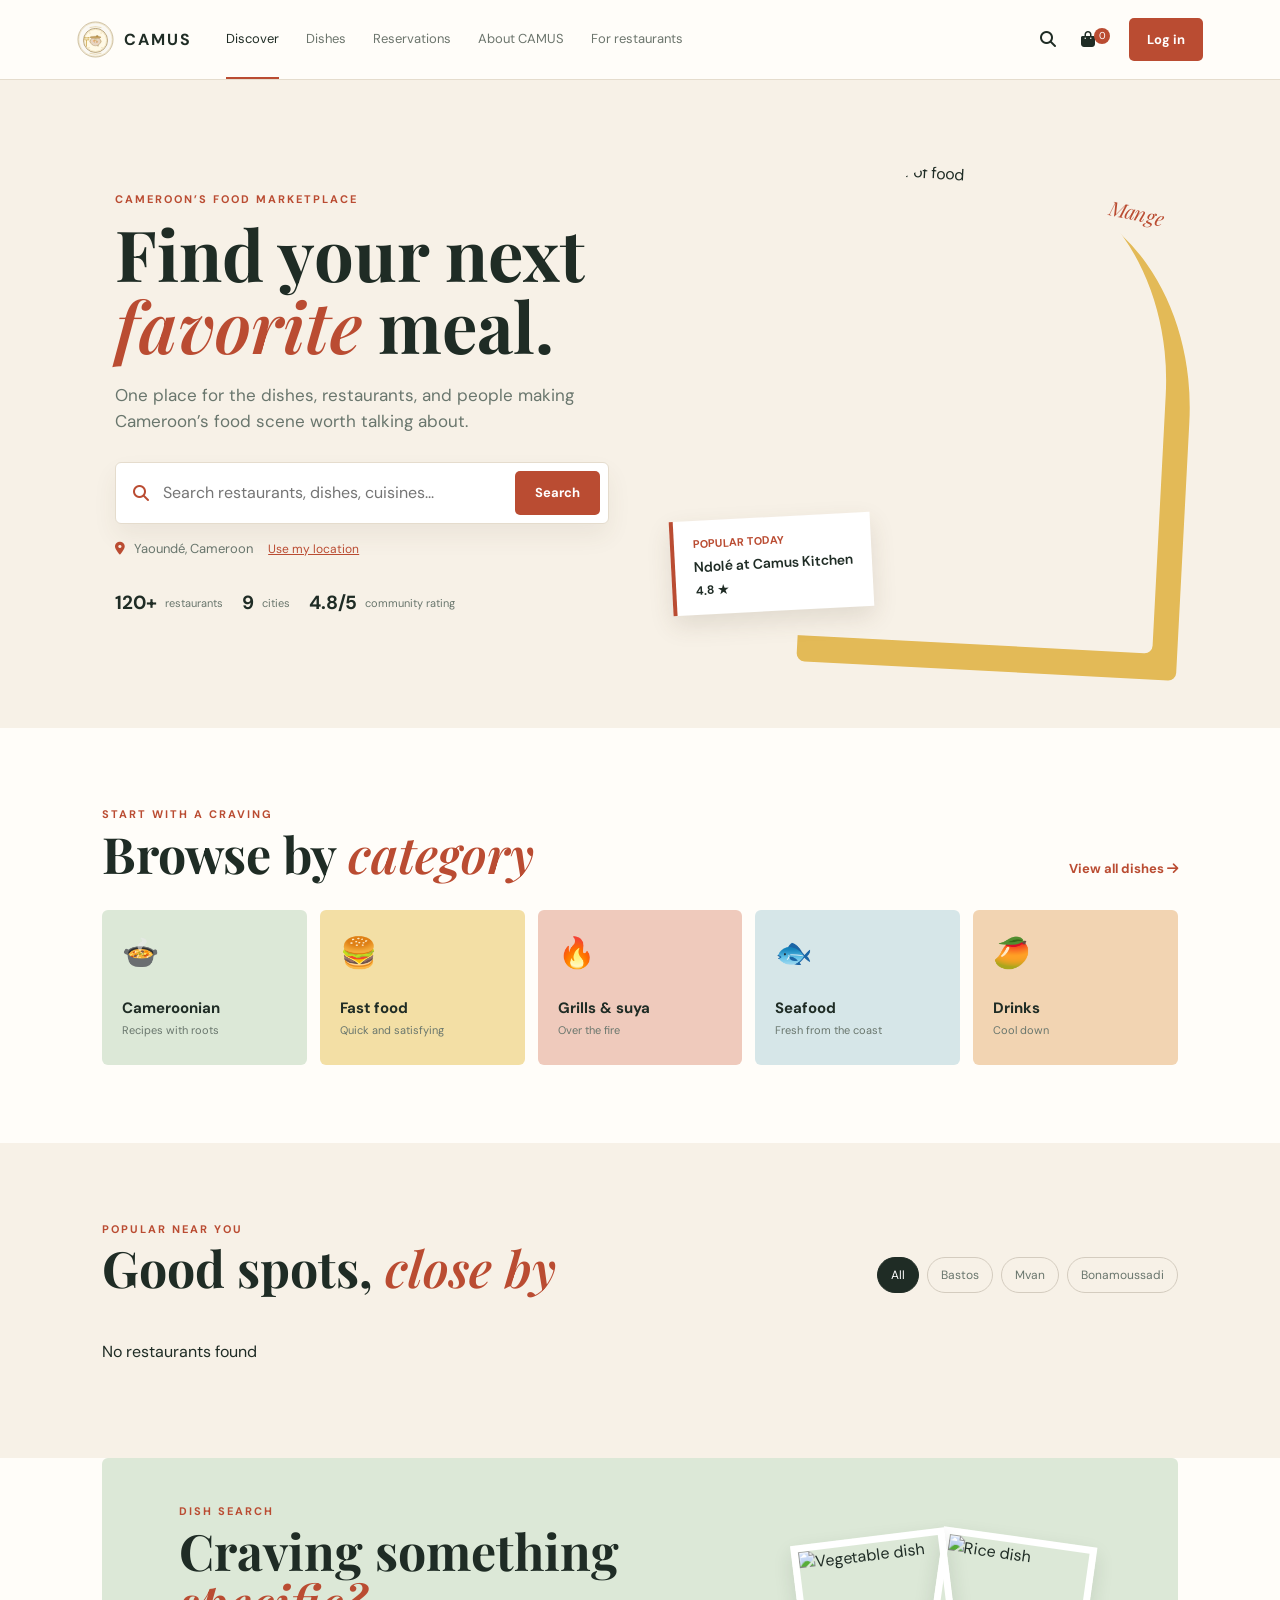
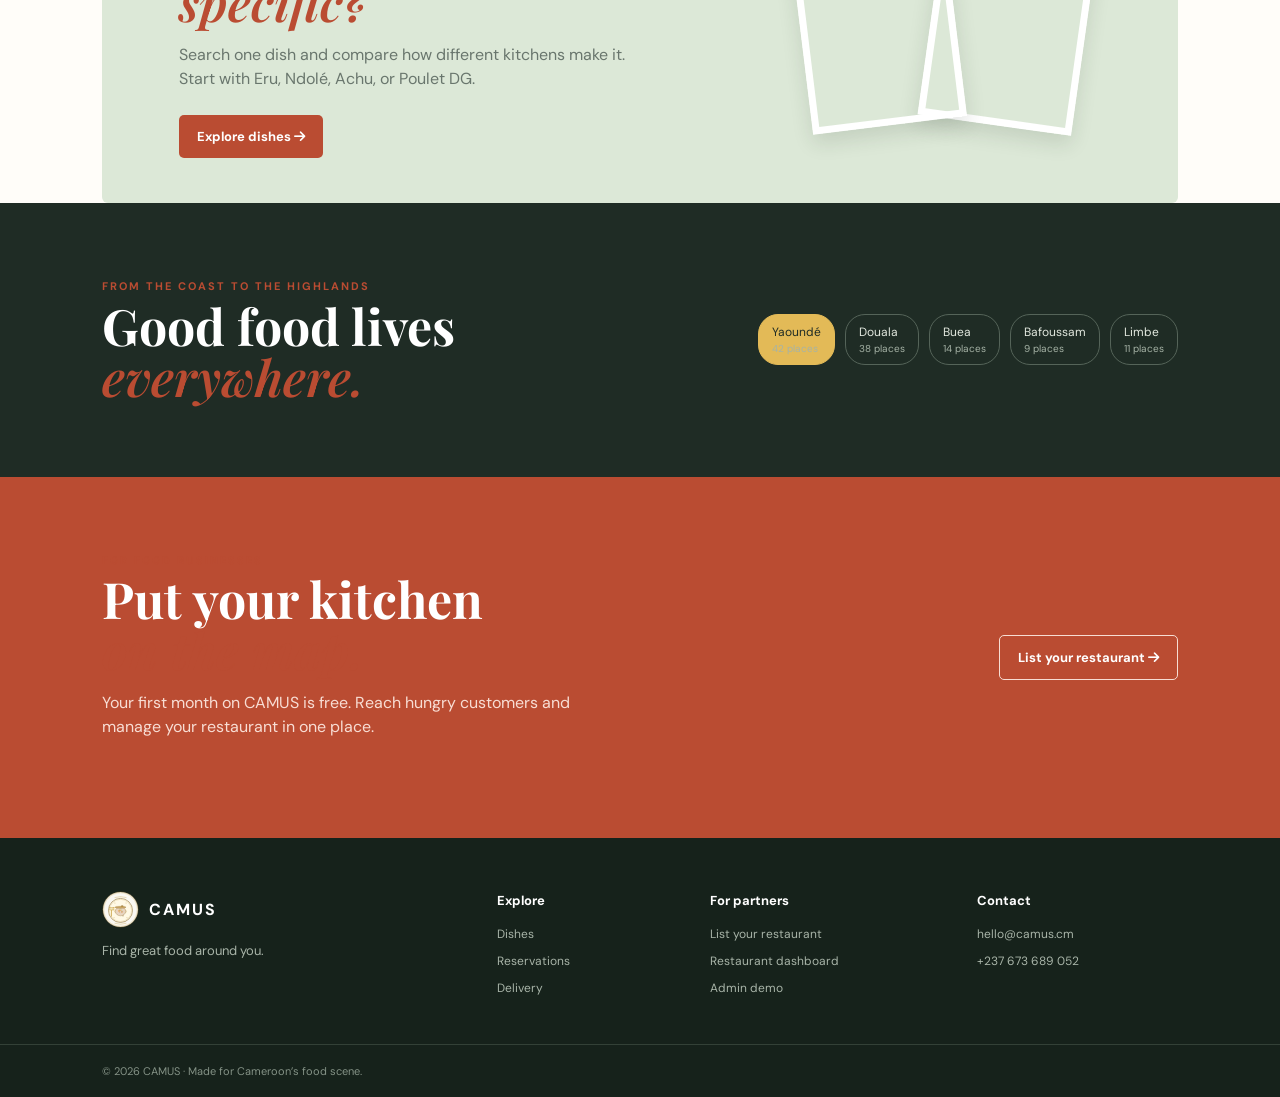
==== commit a6fe970c: "refurbished site" ====
--- a/index.html
+++ b/index.html
@@ -1,20 +1,43 @@
 <!doctype html>
 <html lang="en">
 <head>
-  <meta charset="UTF-8"><meta name="viewport" content="width=device-width, initial-scale=1.0">
+  <meta charset="UTF-8">
+  <meta name="viewport" content="width=device-width, initial-scale=1.0">
   <title>CAMUS | Find great food around you</title>
-  <link rel="stylesheet" href="style.css"><link rel="stylesheet" href="https://cdnjs.cloudflare.com/ajax/libs/font-awesome/6.5.2/css/all.min.css">
+  <link rel="stylesheet" href="style.css">
+  <link rel="stylesheet" href="https://cdnjs.cloudflare.com/ajax/libs/font-awesome/6.5.2/css/all.min.css">
 </head>
-<body class="marketplace-page"><main class="site-shell"><header class="site-header">
-  <a class="brand" href="index.html"><img src="logo.svg" alt="CAMUS logo"><span>CAMUS</span></a>
-  <button class="mobile-menu" id="menuButton" aria-label="Toggle navigation">☰</button>
-  <nav class="main-nav" id="mainNav"><a class="active" href="index.html">Discover</a><a href="menu.html">Dishes</a><a href="reservations.html">Reservations</a><a href="about.html">About CAMUS</a><a href="restaurant.html">For restaurants</a></nav>
-  <div class="header-actions"><button class="icon-button search-button" data-scroll-target="marketplaceSearch" aria-label="Search"><i class="fa-solid fa-magnifying-glass"></i></button><button class="icon-button" data-cart-toggle aria-label="Shopping bag"><i class="fa-solid fa-bag-shopping"></i><span class="cart-count">0</span></button><a class="login-button" href="login.html">Log in</a></div>
-</header>
+<body class="marketplace-page">
+  <main class="site-shell">
+    <!-- Header -->
+    <header class="site-header">
+      <a class="brand" href="index.html">
+        <img src="logo.svg" alt="CAMUS logo">
+        <span>CAMUS</span>
+      </a>
+      <button class="mobile-menu" id="menuButton" aria-label="Toggle navigation">☰</button>
+      <nav class="main-nav" id="mainNav">
+        <a class="active" href="index.html">Discover</a>
+        <a href="menu.html">Dishes</a>
+        <a href="reservations.html">Reservations</a>
+        <a href="about.html">About CAMUS</a>
+        <a href="restaurant.html">For restaurants</a>
+      </nav>
+      <div class="header-actions">
+        <button class="icon-button search-button" data-scroll-target="marketplaceSearch" aria-label="Search">
+          <i class="fa-solid fa-magnifying-glass"></i>
+        </button>
+        <button class="icon-button" data-cart-toggle aria-label="Shopping bag">
+          <i class="fa-solid fa-bag-shopping"></i>
+          <span class="cart-count">0</span>
+        </button>
+        <a class="login-button" href="login.html">Log in</a>
+      </div>
+    </header>
 <section class="home-hero"><div class="home-hero-copy"><span class="eyebrow">Cameroon’s food marketplace</span><h1>Find your next <em>favorite</em> meal.</h1><p>One place for the dishes, restaurants, and people making Cameroon’s food scene worth talking about.</p><form class="marketplace-search" id="marketplaceSearch"><i class="fa-solid fa-magnifying-glass"></i><input id="homeSearch" type="search" placeholder="Search restaurants, dishes, cuisines..." autocomplete="off"><button class="primary-button">Search</button></form><div class="location-picker"><i class="fa-solid fa-location-dot"></i><span>Yaoundé, Cameroon</span><button type="button" id="useLocation">Use my location</button></div><div class="proof-row"><b>120+</b><span>restaurants</span><b>9</b><span>cities</span><b>4.8/5</b><span>community rating</span></div></div><div class="home-hero-art"><img class="hero-food" src="https://images.unsplash.com/photo-1601050690597-df0568f70950?auto=format&fit=crop&w=900&q=85" alt="Colorful bowl of food"><div class="hero-note"><strong>Popular today</strong><span>Ndolé at Camus Kitchen</span><b>4.8 ★</b></div><span class="hero-word">Mange</span></div></section>
 <section class="section light"><div class="section-head"><div><span class="eyebrow">Start with a craving</span><h2>Browse by <em>category</em></h2></div><a class="arrow-link" href="menu.html">View all dishes <i class="fa-solid fa-arrow-right"></i></a></div><div class="category-grid"><a class="category-tile green" href="menu.html?category=cameroonian"><span>🍲</span><strong>Cameroonian</strong><small>Recipes with roots</small></a><a class="category-tile yellow" href="menu.html?category=fast-food"><span>🍔</span><strong>Fast food</strong><small>Quick and satisfying</small></a><a class="category-tile red" href="menu.html?category=grills"><span>🔥</span><strong>Grills & suya</strong><small>Over the fire</small></a><a class="category-tile blue" href="menu.html?category=seafood"><span>🐟</span><strong>Seafood</strong><small>Fresh from the coast</small></a><a class="category-tile orange" href="menu.html?category=drinks"><span>🥭</span><strong>Drinks</strong><small>Cool down</small></a></div></section>
 <section class="section discovery"><div class="section-head"><div><span class="eyebrow">Popular near you</span><h2>Good spots, <em>close by</em></h2></div><div class="filter-row"><button class="filter-chip active" data-city="all">All</button><button class="filter-chip" data-city="Bastos">Bastos</button><button class="filter-chip" data-city="Mvan">Mvan</button><button class="filter-chip" data-city="Bonamoussadi">Bonamoussadi</button></div></div><div class="restaurant-grid" id="restaurantGrid"><article class="restaurant-card" data-city="Bastos" data-search="camus kitchen ndole eru cameroonian bastos yaounde"><div class="restaurant-photo"><img src="https://images.unsplash.com/photo-1555396273-367ea4eb4db5?auto=format&fit=crop&w=700&q=85" alt="Camus Kitchen interior"><span class="badge">Featured</span><button class="favorite-button" aria-label="Favorite restaurant">♡</button></div><div class="restaurant-body"><div class="title-line"><h3>Camus Kitchen</h3><strong>★ 4.8</strong></div><p>Cameroonian · African</p><small><i class="fa-solid fa-location-dot"></i> Bastos, Yaoundé · 1.2 km</small><div class="card-foot"><span class="open"><i></i> Open now</span><a href="restaurant.html">View restaurant</a></div></div></article><article class="restaurant-card" data-city="Mvan" data-search="la terrasse poulet dg modern african mvan yaounde"><div class="restaurant-photo"><img src="https://images.unsplash.com/photo-1515003197210-e0cd71810b5f?auto=format&fit=crop&w=700&q=85" alt="La Terrasse food"><span class="badge warm">Top rated</span><button class="favorite-button" aria-label="Favorite restaurant">♡</button></div><div class="restaurant-body"><div class="title-line"><h3>La Terrasse</h3><strong>★ 4.7</strong></div><p>Modern African · Grills</p><small><i class="fa-solid fa-location-dot"></i> Mvan, Yaoundé · 2.4 km</small><div class="card-foot"><span class="open"><i></i> Open now</span><a href="restaurant.html">View restaurant</a></div></div></article><article class="restaurant-card" data-city="Bastos" data-search="yaounde grill eru fish seafood bastos yaounde"><div class="restaurant-photo"><img src="https://images.unsplash.com/photo-1544025162-d76694265947?auto=format&fit=crop&w=700&q=85" alt="Grilled meat at Yaoundé Grill"><button class="favorite-button" aria-label="Favorite restaurant">♡</button></div><div class="restaurant-body"><div class="title-line"><h3>Yaoundé Grill</h3><strong>★ 4.6</strong></div><p>Grills · Seafood</p><small><i class="fa-solid fa-location-dot"></i> Bastos, Yaoundé · 3.1 km</small><div class="card-foot"><span class="open"><i></i> Open now</span><a href="restaurant.html">View restaurant</a></div></div></article></div></section>
 <section class="dish-banner"><div><span class="eyebrow">Dish search</span><h2>Craving something <em>specific?</em></h2><p>Search one dish and compare how different kitchens make it. Start with Eru, Ndolé, Achu, or Poulet DG.</p><a class="primary-button" href="menu.html">Explore dishes <i class="fa-solid fa-arrow-right"></i></a></div><div class="dish-images"><img src="https://images.unsplash.com/photo-1547592180-85f173990554?auto=format&fit=crop&w=500&q=85" alt="Vegetable dish"><img src="https://images.unsplash.com/photo-1603133872878-684f208fb84b?auto=format&fit=crop&w=500&q=85" alt="Rice dish"></div></section>
 <section class="city-section"><div><span class="eyebrow">From the coast to the highlands</span><h2>Good food lives<br><em>everywhere.</em></h2></div><div class="city-list"><button class="city-pill active">Yaoundé <small>42 places</small></button><button class="city-pill">Douala <small>38 places</small></button><button class="city-pill">Buea <small>14 places</small></button><button class="city-pill">Bafoussam <small>9 places</small></button><button class="city-pill">Limbe <small>11 places</small></button></div></section>
 <section class="owner-banner"><div><span class="eyebrow">For food businesses</span><h2>Put your kitchen<br><em>on the map.</em></h2><p>Your first month on CAMUS is free. Reach hungry customers and manage your restaurant in one place.</p></div><a class="outline-button" href="restaurant.html">List your restaurant <i class="fa-solid fa-arrow-right"></i></a></section>
-<footer class="site-footer"><div><a class="brand" href="index.html"><img src="logo.svg" alt="CAMUS logo"><span>CAMUS</span></a><p>Find great food around you.</p></div><div><h3>Explore</h3><a href="menu.html">Dishes</a><a href="reservations.html">Reservations</a><a href="deliveries.html">Delivery</a></div><div><h3>For partners</h3><a href="restaurant.html">List your restaurant</a><a href="dashboard.html">Restaurant dashboard</a><a href="admin.html">Admin demo</a></div><div><h3>Contact</h3><a href="mailto:hello@camus.cm">hello@camus.cm</a><a href="tel:+237673689052">+237 673 689 052</a></div></footer><div class="footer-bottom">© 2026 CAMUS · Made for Cameroon’s food scene.</div></main> <script src="https://cdn.jsdelivr.net/npm/@supabase/supabase-js@2"></script> <script src="js/supabase.js"></script><script src="js/app.js"></script></body></html>
+<footer class="site-footer"><div><a class="brand" href="index.html"><img src="logo.svg" alt="CAMUS logo"><span>CAMUS</span></a><p>Find great food around you.</p></div><div><h3>Explore</h3><a href="menu.html">Dishes</a><a href="reservations.html">Reservations</a><a href="deliveries.html">Delivery</a></div><div><h3>For partners</h3><a href="restaurant.html">List your restaurant</a><a href="dashboard.html">Restaurant dashboard</a><a href="admin.html">Admin demo</a></div><div><h3>Contact</h3><a href="mailto:hello@camus.cm">hello@camus.cm</a><a href="tel:+237673689052">+237 673 689 052</a></div></footer><div class="footer-bottom">© 2026 CAMUS · Made for Cameroon’s food scene.</div></main> <script src="https://cdn.jsdelivr.net/npm/@supabase/supabase-js@2"></script> <script src="js/supabase.js"></script><script src="js/auth.js"></script><script src="js/marketplace.js"></script><script src="js/geolocation.js"></script><script src="js/orders.js"></script><script src="js/index.js"></script></body></html>
